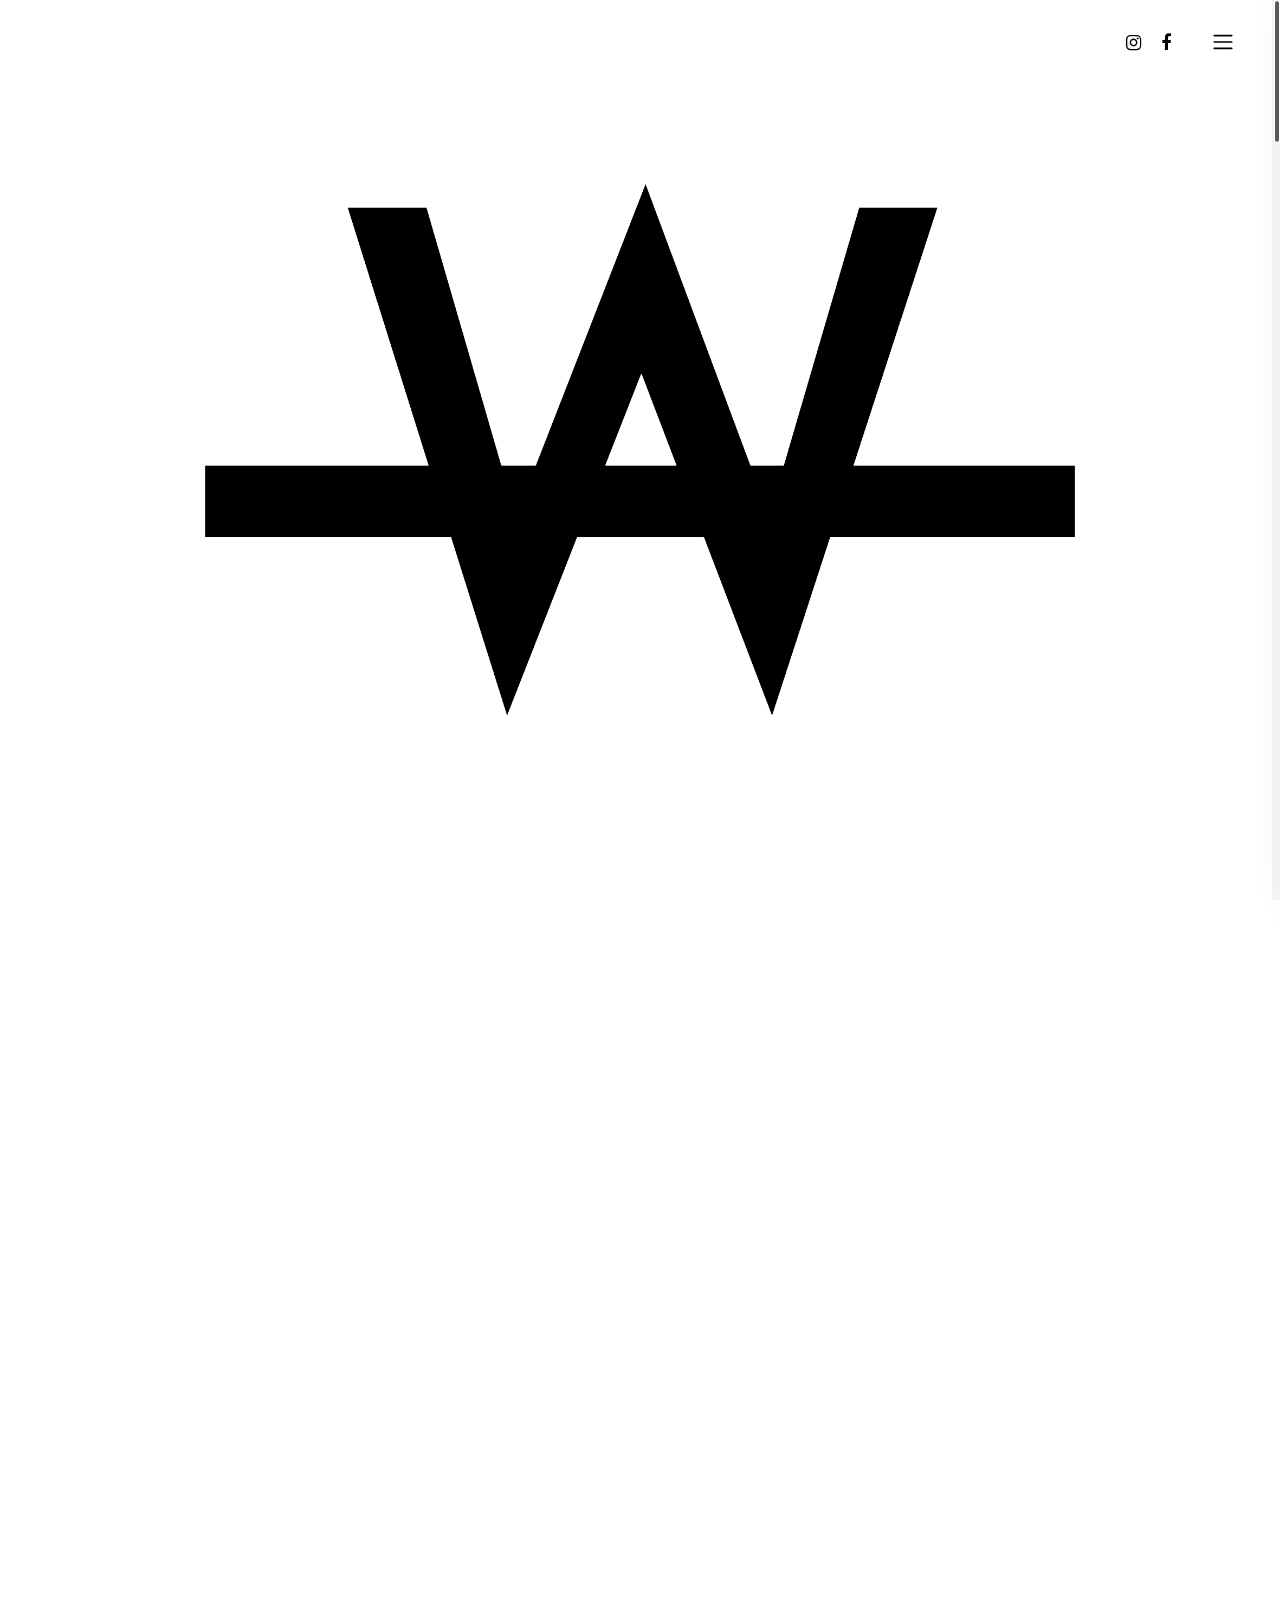
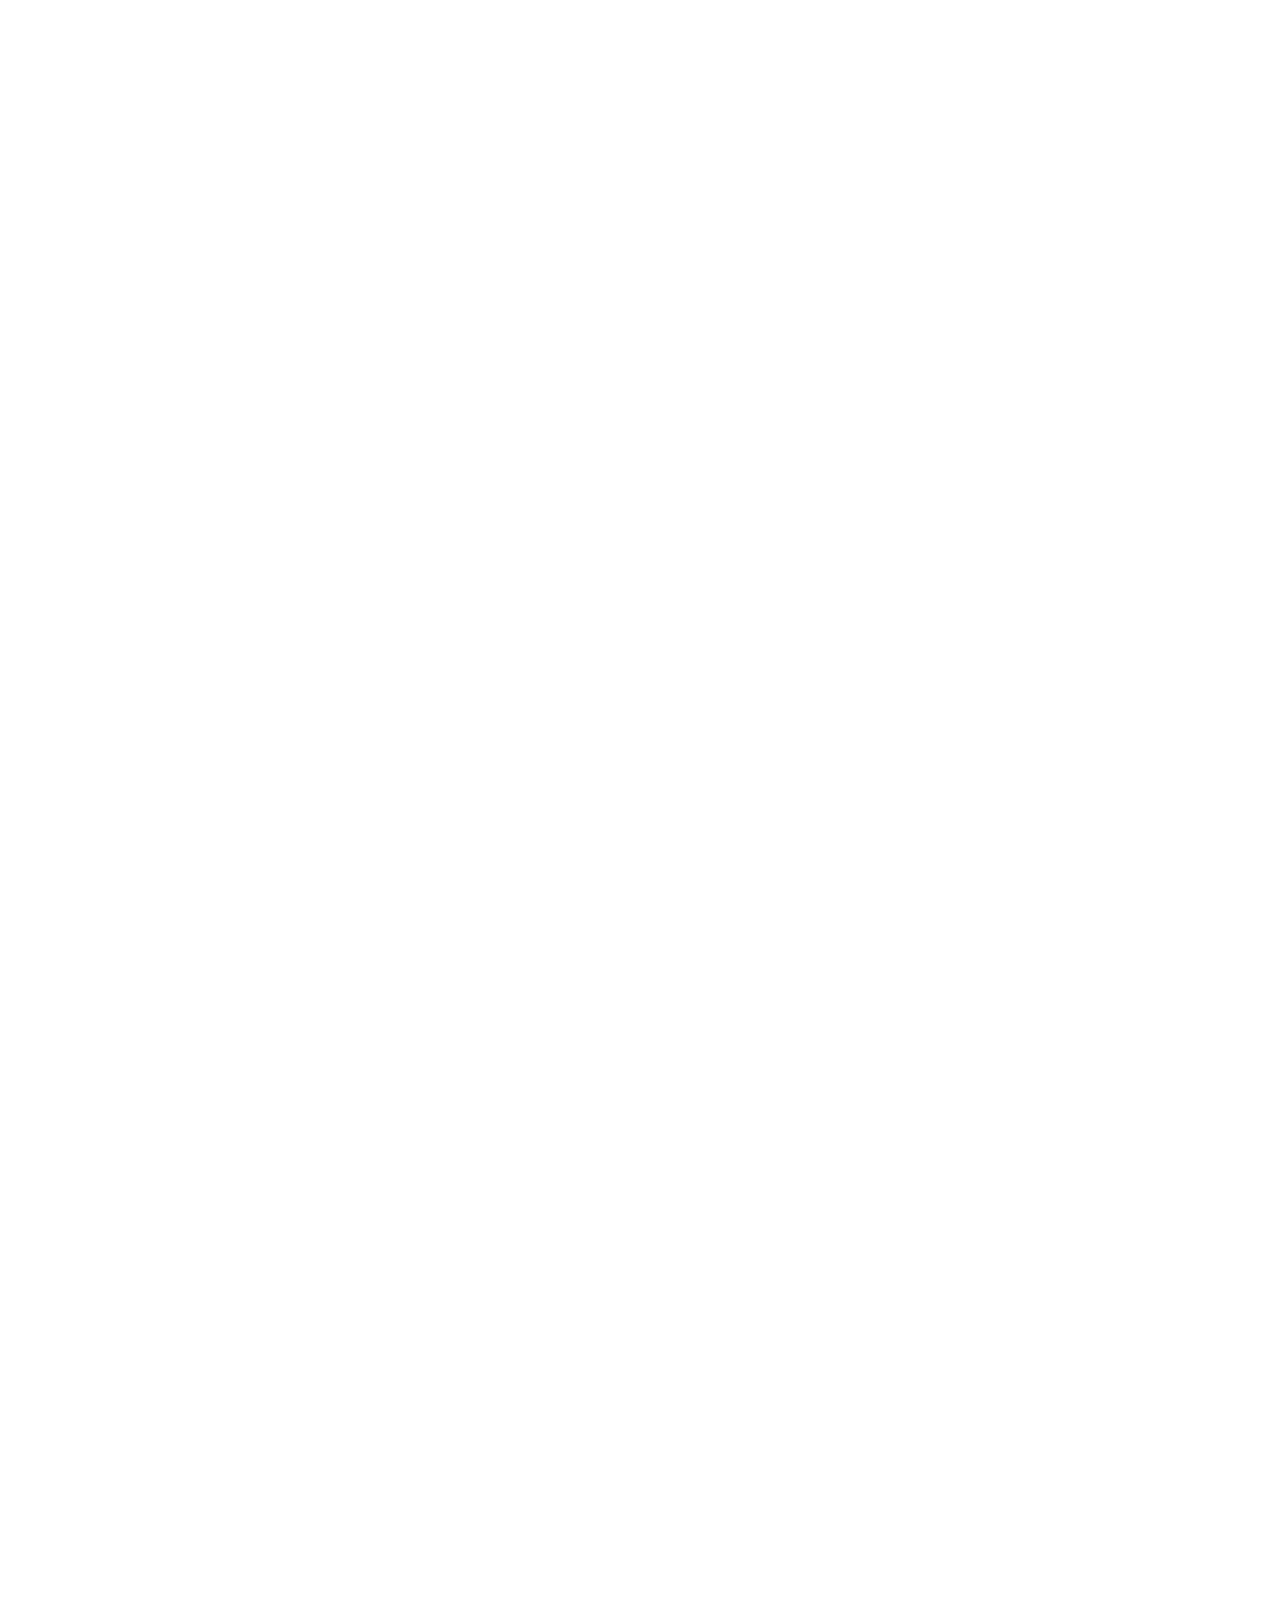
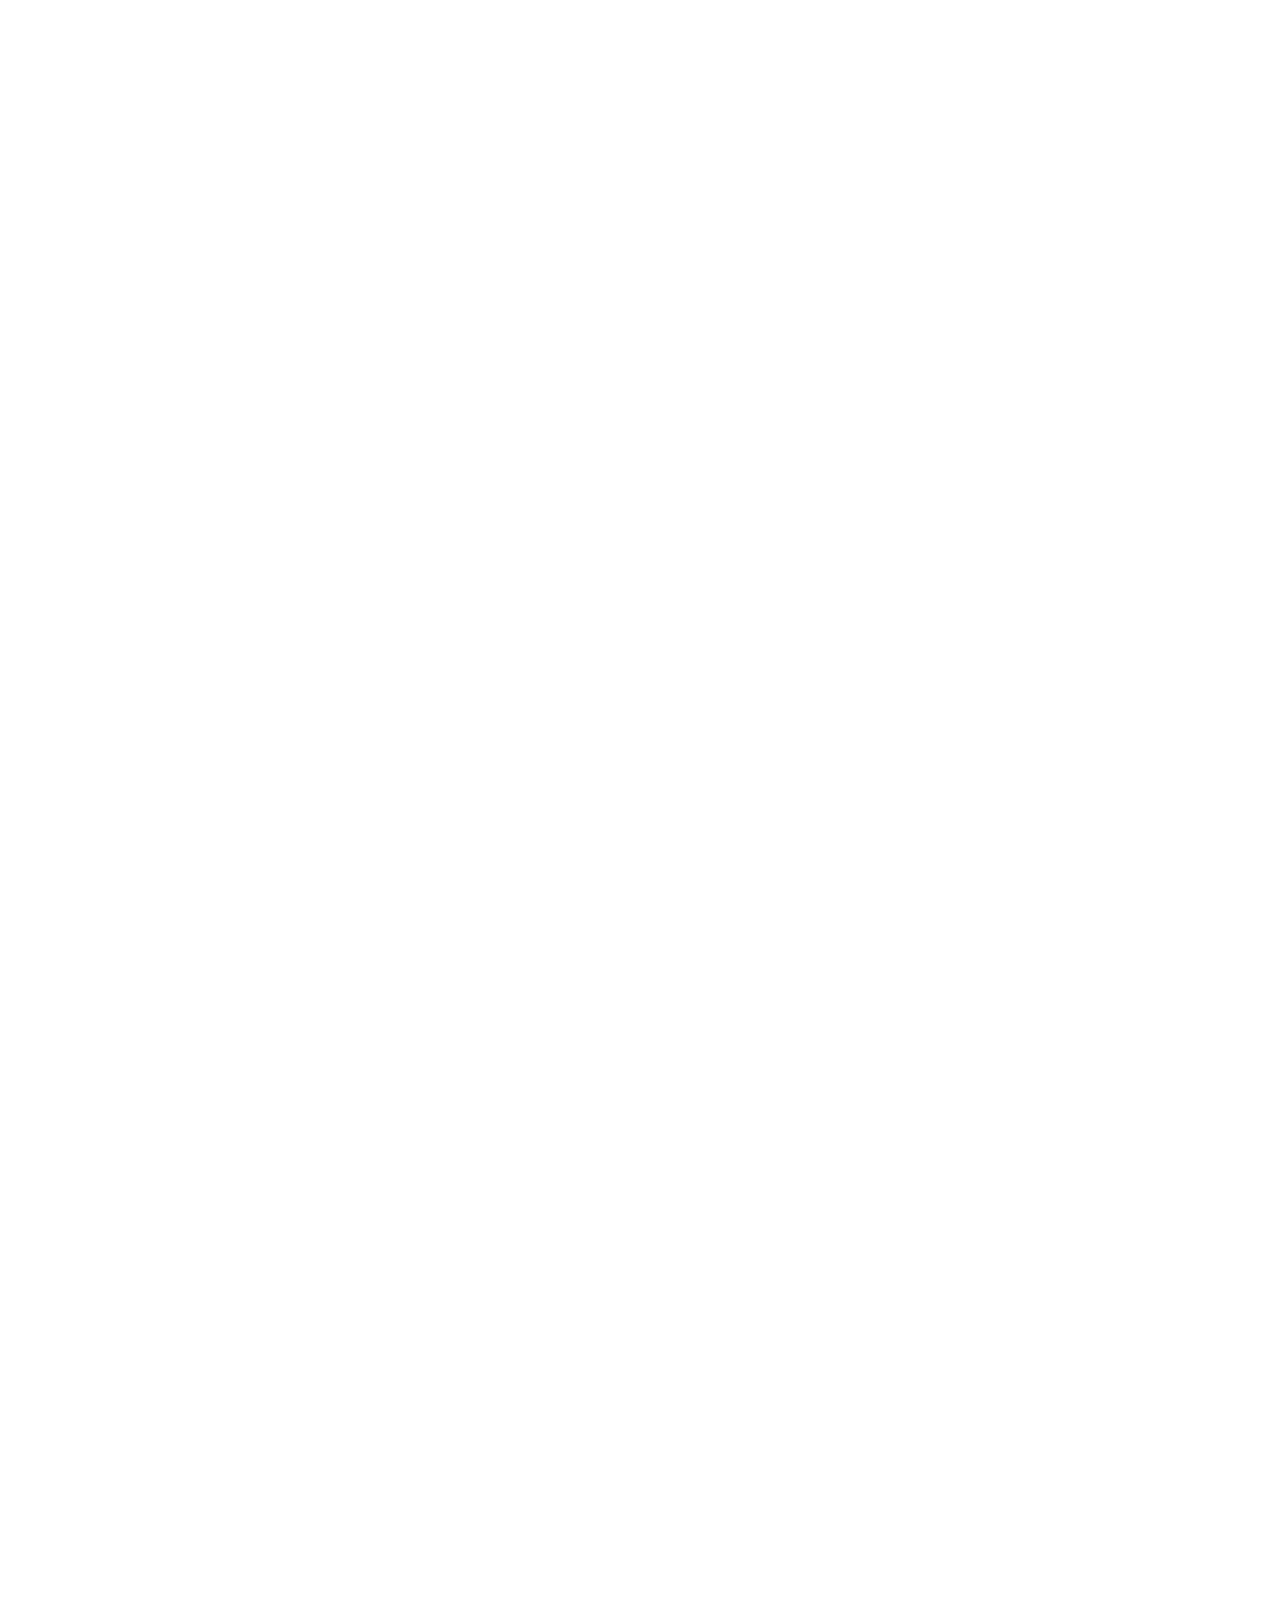
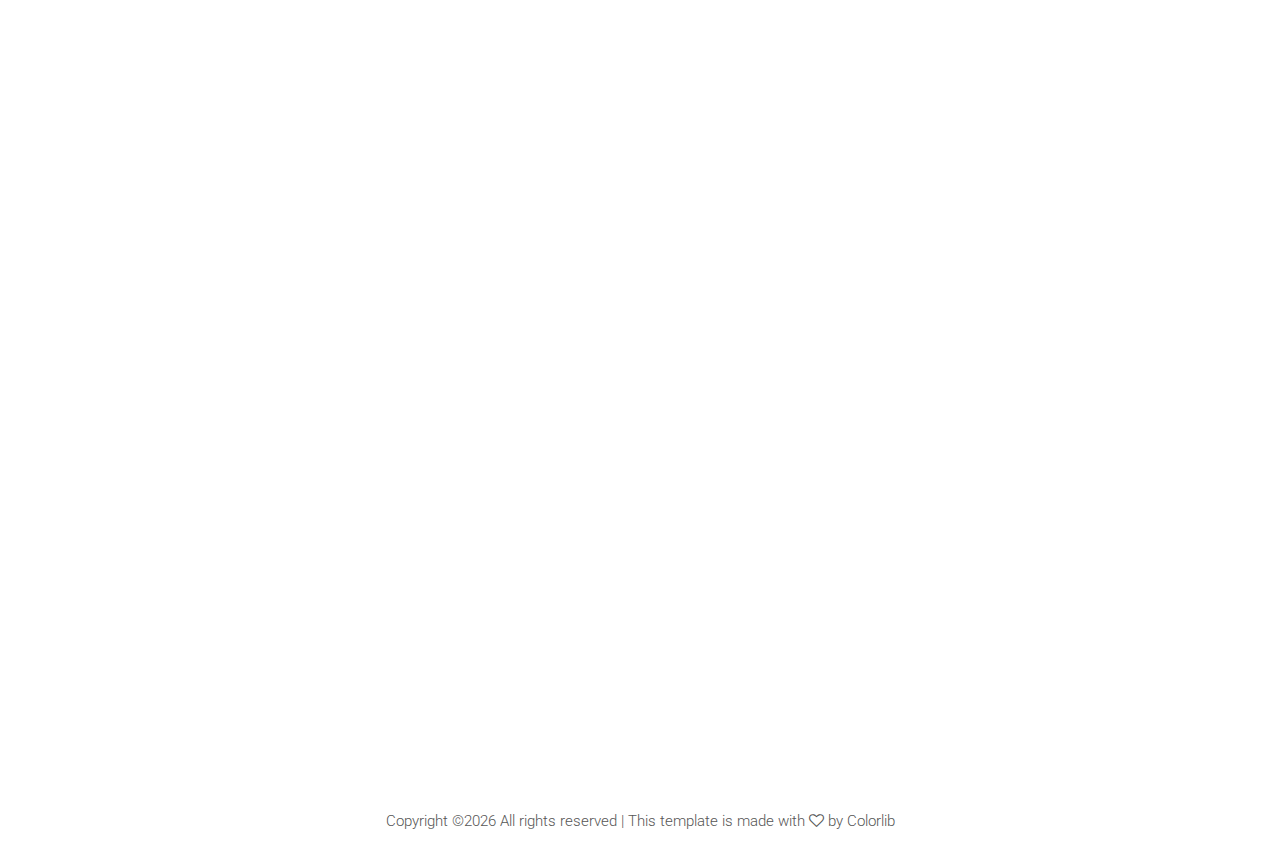
==== sonar/index.html @ 7233f405 "Commit before portfolio changes." ====
<!DOCTYPE html>
<html lang="en">

<head>
    <meta charset="UTF-8">
    <meta name="description" content="">
    <meta http-equiv="X-UA-Compatible" content="IE=edge">
    <meta name="viewport" content="width=device-width, initial-scale=1, shrink-to-fit=no">
    <!-- The above 4 meta tags *must* come first in the head; any other head content must come *after* these tags -->

    <!-- Title  -->
    <title>Fotografie</title>

    <!-- Favicon  -->
    <link rel="icon" href="img/core-img/favicon.ico">

    <!-- Style CSS -->
    <link rel="stylesheet" href="style.css">

</head>

<body>
    <!-- Preloader Start -->
    <div id="preloader">
        <div class="preload-content">
            <div id="sonar-load"></div>
        </div>
    </div>
    <!-- Preloader End -->

    <!-- Grids -->
    <div class="grids d-flex justify-content-between">
        <div class="grid1"></div>
        <div class="grid2"></div>
        <div class="grid3"></div>
        <div class="grid4"></div>
        <div class="grid5"></div>
        <div class="grid6"></div>
        <div class="grid7"></div>
        <div class="grid8"></div>
        <div class="grid9"></div>
    </div>

    <!-- ***** Main Menu Area Start ***** -->
    <div class="mainMenu d-flex align-items-center justify-content-between">
        <!-- Close Icon -->
        <div class="closeIcon">
            <i class="ti-close" aria-hidden="true"></i>
        </div>
        <!-- Logo Area -->
        <div class="logo-area">
            <a href="index.html">Alena Wenger</a>
        </div>
        <!-- Nav -->
        <div class="sonarNav wow fadeInUp" data-wow-delay="1s">
            <nav>
                <ul>
                    <li class="nav-item active">
                        <a class="nav-link" href="index.html">Home</a>
                    </li>
                    <li class="nav-item">
                        <a class="nav-link" href="blog.html">Blog</a>
                    </li>
                    <li class="nav-item">
                        <a class="nav-link" href="contact.html">Contact</a>
                    </li>
                    <li class="nav-item">
                        <a class="nav-link" href="portfolio.html">Fotografien</a>
                    </li>

                </ul>
            </nav>
        </div>
        <!-- Copwrite Text -->
        <div class="copywrite-text">
            <p><!-- Link back to Colorlib can't be removed. Template is licensed under CC BY 3.0. -->
Copyright &copy;<script>document.write(new Date().getFullYear());</script> All rights reserved | This template is made with <i class="fa fa-heart-o" aria-hidden="true"></i> by <a href="https://colorlib.com" target="_blank">Colorlib</a>
<!-- Link back to Colorlib can't be removed. Template is licensed under CC BY 3.0. -->
</p>
        </div>
    </div>
    <!-- ***** Main Menu Area End ***** -->

    <!-- ***** Header Area Start ***** -->
    <header class="header-area">
        <div class="container-fluid">
            <div class="row">
                <div class="col-12">
                    <div class="menu-area d-flex justify-content-between">
                        <!-- Logo Area  -->
                        <div class="logo-area">
                            <a>Alena Wenger</a>
                        </div>

                        <div class="menu-content-area d-flex align-items-center">
                            <!-- Header Social Area -->
                            <div class="header-social-area d-flex align-items-center">
                                <a id="colorSwitchSocial1" href="#" data-toggle="tooltip" data-placement="bottom" title="Instagram"><i class="fa fa-instagram" aria-hidden="true"></i></a>
                                <a id="colorSwitchSocial2" href="#" data-toggle="tooltip" data-placement="bottom" title="Facebook"><i class="fa fa-facebook" aria-hidden="true"></i></a>
                            </div>
                            <!-- Menu Icon -->
                            <span class="navbar-toggler-icon" id="menuIcon"></span>
                        </div>
                    </div>
                </div>
            </div>
        </div>
    </header>
    <!-- ***** Header Area End ***** -->

    <!-- ***** Hero Area Start ***** -->
    <section class="hero-area">
        <div class="hero-slides">
            <!-- Single Hero Slide -->
            <div class="single-hero-slide bg-img slide-background-overlay">
            </div>
        </div>
    </section>
    <!-- ***** Hero Area End ***** -->

    <!-- ****** Gallery Area Start ****** -->
    <section class="sonar-projects-area-main" id="projects">
        <div class="container-fluid">
            <div class="row sonar-portfolio-main">

                <!-- Single gallery Item -->
                <div class="single_gallery_item_main landscapes studio wow fadeInUpBig" data-wow-delay="100ms">
                    <a class="gallery-img" href="img/portfolio-img/1.jpg"><img src="img/portfolio-img/1.jpg" alt=""></a>
                    <!-- Gallery Content -->
                    <div class="gallery-content-main">
                        <h4>Mountains in the mist</h4>
                        <p>Landscapes</p>
                    </div>
                </div>

                <!-- Single gallery Item -->
                <div class="single_gallery_item_main portraits fashion wow fadeInUpBig" data-wow-delay="300ms">
                    <a class="gallery-img" href="img/portfolio-img/2.jpg"><img src="img/portfolio-img/2.jpg" alt=""></a>
                    <!-- Gallery Content -->
                    <div class="gallery-content-main">
                        <h4>A beautifull encounter</h4>
                        <p>Portrait</p>
                    </div>
                </div>

                <!-- Single gallery Item -->
                <div class="single_gallery_item_main landscapes studio wow fadeInUpBig" data-wow-delay="500ms">
                    <a class="gallery-img" href="img/portfolio-img/3.jpg"><img src="img/portfolio-img/3.jpg" alt=""></a>
                    <!-- Gallery Content -->
                    <div class="gallery-content-main">
                        <h4>Mountains in the mist</h4>
                        <p>Landscapes</p>
                    </div>
                </div>

                <!-- Single gallery Item -->
                <div class="single_gallery_item_main portraits studio wow fadeInUpBig" data-wow-delay="700ms">
                    <a class="gallery-img" href="img/portfolio-img/4.jpg"><img src="img/portfolio-img/4.jpg" alt=""></a>
                    <!-- Gallery Content -->
                    <div class="gallery-content-main">
                        <h4>A beautifull encounter</h4>
                        <p>Portrait</p>
                    </div>
                </div>
            </div>

            <!--<div class="row">-->
                <!--<div class="col-12 text-center">-->
                    <!--<a href="#" class="btn sonar-btn">Load More</a>-->
                <!--</div>-->
            <!--</div>-->
        </div>
    </section>
    <!-- ***** Portfolio Area End ***** -->

    <!-- ***** Services Area Start ***** -->
    <div class="sonar-services-area section-padding-100-50">
        <div class="container">
            <div class="row">
                <!-- Single Services Area -->
                <div class="col-12 col-md-6 col-lg-4">
                    <div class="single-services-area wow fadeInUp" data-wow-delay="300ms">
                        <img src="img/core-img/camera.png" alt="">
                        <h4>Wedding Photograpy</h4>
                        <p>Lorem ipsum dolor sit amet, consectetur adipiscing elit. Praesent vel tortor facilisis, volutpat nulla placerat, tincidunt mi. Nullam vel orci dui.</p>
                    </div>
                </div>
                <!-- Single Services Area -->
                <div class="col-12 col-md-6 col-lg-4">
                    <div class="single-services-area wow fadeInUp" data-wow-delay="600ms">
                        <img src="img/core-img/vector.png" alt="">
                        <h4>Studio Photograpy</h4>
                        <p>Lorem ipsum dolor sit amet, consectetur adipiscing elit. Praesent vel tortor facilisis, volutpat nulla placerat, tincidunt mi. Nullam vel orci dui.</p>
                    </div>
                </div>
                <!-- Single Services Area -->
                <div class="col-12 col-md-6 col-lg-4">
                    <div class="single-services-area wow fadeInUp" data-wow-delay="900ms">
                        <img src="img/core-img/pantone.png" alt="">
                        <h4>Fashion Photograpy</h4>
                        <p>Lorem ipsum dolor sit amet, consectetur adipiscing elit. Praesent vel tortor facilisis, volutpat nulla placerat, tincidunt mi. Nullam vel orci dui.</p>
                    </div>
                </div>
                <!-- Single Services Area -->
                <div class="col-12 col-md-6 col-lg-4">
                    <div class="single-services-area wow fadeInUp" data-wow-delay="300ms">
                        <img src="img/core-img/video-player.png" alt="">
                        <h4>Profesional Videos</h4>
                        <p>Lorem ipsum dolor sit amet, consectetur adipiscing elit. Praesent vel tortor facilisis, volutpat nulla placerat, tincidunt mi. Nullam vel orci dui.</p>
                    </div>
                </div>
                <!-- Single Services Area -->
                <div class="col-12 col-md-6 col-lg-4">
                    <div class="single-services-area wow fadeInUp" data-wow-delay="600ms">
                        <img src="img/core-img/browsing.png" alt="">
                        <h4>Landscapes</h4>
                        <p>Lorem ipsum dolor sit amet, consectetur adipiscing elit. Praesent vel tortor facilisis, volutpat nulla placerat, tincidunt mi. Nullam vel orci dui.</p>
                    </div>
                </div>
                <!-- Single Services Area -->
                <div class="col-12 col-md-6 col-lg-4">
                    <div class="single-services-area wow fadeInUp" data-wow-delay="900ms">
                        <img src="img/core-img/develop.png" alt="">
                        <h4>Photo Journalism</h4>
                        <p>Lorem ipsum dolor sit amet, consectetur adipiscing elit. Praesent vel tortor facilisis, volutpat nulla placerat, tincidunt mi. Nullam vel orci dui.</p>
                    </div>
                </div>
            </div>
        </div>
    </div>
    <!-- ***** Services Area End ***** -->

    <!-- ***** Call to Action Area Start ***** -->
    <div class="sonar-call-to-action-area section-padding-0-100">
        <div class="backEnd-content">
            <h2></h2>
        </div>
        <div class="container">
            <div class="row">
                <div class="col-12">
                    <div class="call-to-action-content wow fadeInUp" data-wow-delay="0.5s">
                        <h2>Wort1 Wort2 Wort3 Wort4 Wort5 Wort6 Wort7 Wort8</h2>
                        <h5>Nimm Kontakt uf ò.ó</h5>
                        <a href="contact.html" class="btn sonar-btn mt-100">contact me</a>
                    </div>
                </div>
            </div>
        </div>
    </div>
    <!-- ***** Call to Action Area End ***** -->

    <!-- ***** Footer Area Start ***** -->
    <footer class="footer-area">
        <div class="container">
            <div class="row">
                <div class="col-12">
                    <!-- Copywrite Text -->
                    <div class="copywrite-text">
                        <p><!-- Link back to Colorlib can't be removed. Template is licensed under CC BY 3.0. -->
Copyright &copy;<script>document.write(new Date().getFullYear());</script> All rights reserved | This template is made with <i class="fa fa-heart-o" aria-hidden="true"></i> by <a href="https://colorlib.com" target="_blank">Colorlib</a>
<!-- Link back to Colorlib can't be removed. Template is licensed under CC BY 3.0. -->
</p>
                    </div>
                </div>
            </div>
        </div>
    </footer>
    <!-- ***** Footer Area End ***** -->

    <!-- jQuery (Necessary for All JavaScript Plugins) -->
    <script src="js/jquery/jquery-2.2.4.min.js"></script>
    <!-- Popper js -->
    <script src="js/popper.min.js"></script>
    <!-- Bootstrap js -->
    <script src="js/bootstrap.min.js"></script>
    <!-- Plugins js -->
    <script src="js/plugins.js"></script>
    <!-- Active js -->
    <script src="js/active.js"></script>

</body>

</html>
---- sonar/style.css ----
/* [ -- Master Stylesheet -- ] */
/* ----------------------------------------------------------
:: Template Name: Sonar - Photography Template
:: Author: Colorlib
:: Author URL: https://colorlib.com
:: Version: 1.0
:: Created: March 09, 2018
:: Last Updated: March 09, 2018
---------------------------------------------------------- */
/* Variables */
/* mixin */
/* :: Import Fonts */
@import url("https://fonts.googleapis.com/css?family=Roboto:100,300,400,500,700");
/* :: Import All CSS */
@import url(css/bootstrap.min.css);
@import url(css/animate.css);
@import url(css/owl.carousel.css);
@import url(css/magnific-popup.css);
@import url(css/font-awesome.min.css);
@import url(css/themify-icons.css);
/* :: Base CSS */
* {
  margin: 0;
  padding: 0; }

body {
  margin: 0;
  padding: 0;
  font-family: "Roboto", sans-serif; }

h1,
h2,
h3,
h4,
h5,
h6 {
  color: #2f2f2f;
  font-weight: 300; }

p {
  color: #565656;
  font-size: 15px;
  line-height: 2;
  font-weight: 100; }

a {
  -webkit-transition-duration: 500ms;
  transition-duration: 500ms;
  text-decoration: none;
  outline: none;
  font-size: 14px;
  font-weight: 700; }
  a:hover, a:focus {
    -webkit-transition-duration: 500ms;
    transition-duration: 500ms;
    text-decoration: none;
    outline: none;
    font-size: 12px;
    font-weight: 400; }

#preloader {
  display: -webkit-box;
  display: -ms-flexbox;
  display: flex;
  -webkit-box-align: center;
  -ms-flex-align: center;
  -ms-grid-row-align: center;
  align-items: center;
  -webkit-box-pack: center;
  -ms-flex-pack: center;
  justify-content: center;
  background-color: #232323;
  position: fixed;
  width: 100%;
  height: 100%;
  z-index: 1000000; }

#sonar-load {
  width: 70px;
  height: 70px;
  border-radius: 50%;
  border: 3px;
  border-style: solid;
  border-color: transparent;
  border-top-color: #f8f5f5;
  -webkit-animation: sonar 2400ms linear infinite;
  animation: sonar 2400ms linear infinite;
  z-index: 999; }
  #sonar-load:before {
    content: "";
    position: absolute;
    top: 7.5px;
    left: 7.5px;
    right: 7.5px;
    bottom: 7.5px;
    border-radius: 50%;
    border: 3px;
    border-style: solid;
    border-color: transparent;
    border-top-color: #f8f5f5;
    -webkit-animation: sonar 2700ms linear infinite;
    animation: sonar 2700ms linear infinite; }
  #sonar-load:after {
    content: "";
    position: absolute;
    top: 20px;
    left: 20px;
    right: 20px;
    bottom: 20px;
    border-radius: 50%;
    border: 3px;
    border-style: solid;
    border-color: transparent;
    border-top-color: #f8f5f5;
    -webkit-animation: sonar 1800ms linear infinite;
    animation: sonar 1800ms linear infinite; }

@-webkit-keyframes sonar {
  0% {
    -webkit-transform: rotate(0deg);
    transform: rotate(0deg); }
  100% {
    -webkit-transform: rotate(360deg);
    transform: rotate(360deg); } }
@keyframes sonar {
  0% {
    -webkit-transform: rotate(0deg);
    transform: rotate(0deg); }
  100% {
    -webkit-transform: rotate(360deg);
    transform: rotate(360deg); } }
ul,
ol {
  margin: 0; }
  ul li,
  ol li {
    list-style: none; }

img {
  height: auto;
  max-width: 100%; }

.sonar-table {
  display: table;
  z-index: 9;
  position: absolute;
  width: 100%;
  height: 100%;
  margin: 0; }

.sonar-table-cell {
  display: table-cell;
  vertical-align: middle; }

.mt-15 {
  margin-top: 15px; }

.mt-30 {
  margin-top: 30px; }

.mt-50 {
  margin-top: 50px; }

.mt-70 {
  margin-top: 70px; }

.mt-100 {
  margin-top: 100px; }

.mb-15 {
  margin-bottom: 15px; }

.mb-30 {
  margin-bottom: 30px; }

.mb-50 {
  margin-bottom: 50px; }

.ml-15 {
  margin-left: 15px; }

.ml-30 {
  margin-left: 30px; }

.mr-15 {
  margin-right: 15px; }

.mr-30 {
  margin-right: 30px; }

.mb-70 {
  margin-bottom: 70px; }

.mb-100 {
  margin-bottom: 100px; }

.mt-230 {
  margin-top: 230px; }
  @media only screen and (max-width: 767px) {
    .mt-230 {
      margin-top: 100px; } }

.bg-img {
  background-image: url("img/bg-img/AlenaWenger_Icon_POS_bitmap.png");
  background-position: center center;
  background-size: cover;
  background-repeat: no-repeat;}

.bg-transparent {
  background-color: transparent; }

.font-bold {
  font-weight: 700; }

.font-light {
  font-weight: 300; }

.height-500 {
  height: 500px !important; }

.height-600 {
  height: 600px !important; }

.height-700 {
  height: 700px !important; }

.height-800 {
  height: 800px !important; }

.mfp-bg {
  background: rgb(0, 0, 0);
}

.mfp-wrap {
  z-index: 100000; }

.mfp-image-holder .mfp-close,
.mfp-iframe-holder .mfp-close {
  color: #ffffff;
  right: -30px;
  padding-right: 0;
  width: 30px;
  height: 30px;
  line-height: 25px;
  text-align: center;
  border: 2px solid #ffffff;
  border-radius: 50%;
  top: 10px; }

#scrollUp {
  background-color: #232323;
  border-radius: 50%;
  bottom: 60px;
  right: 60px;
  box-shadow: 0 2px 6px 0 rgba(0, 0, 0, 0.3);
  color: #ffffff;
  font-size: 30px;
  height: 70px;
  text-align: center;
  width: 70px;
  line-height: 66px;
  -webkit-transition-duration: 500ms;
  transition-duration: 500ms; }
  #scrollUp:hover {
    background-color: #192a56; }
  @media only screen and (min-width: 768px) and (max-width: 991px) {
    #scrollUp {
      bottom: 30px;
      right: 30px;
      height: 50px;
      width: 50px;
      line-height: 46px; } }
  @media only screen and (max-width: 767px) {
    #scrollUp {
      bottom: 30px;
      right: 30px;
      height: 50px;
      width: 50px;
      line-height: 46px; } }

.section-padding-100 {
  padding: 100px 0; }

.section-padding-50 {
  padding: 50px 0; }

.section-padding-50-0 {
  padding: 50px 0 0 0; }

.section-padding-100-70 {
  padding: 100px 0 70px; }

.section-padding-100-50 {
  padding: 100px 0 50px; }

.section-padding-100-0 {
  padding: 100px 0 0; }

.section-padding-0-100 {
  padding: 0 0 100px; }

.section-padding-100-20 {
  padding: 100px 0 20px 0; }

.bg-gray {
  background-color: #f8f5f5; }

.nicescroll-rails {
  z-index: 999999 !important; }

.section-heading {
  text-align: center;
  margin-bottom: 80px;
  position: relative;
  z-index: 1; }
  .section-heading .line {
    width: 100px;
    height: 1px;
    background-color: #232323;
    margin-bottom: 30px;
    display: block; }
  .section-heading h2 {
    font-size: 48px;
    margin-bottom: 0;
    font-weight: 100;
    line-height: 1.5; }
    .section-heading h2 span {
      font-weight: 400; }
    @media only screen and (min-width: 768px) and (max-width: 991px) {
      .section-heading h2 {
        font-size: 36px; } }
    @media only screen and (max-width: 767px) {
      .section-heading h2 {
        font-size: 30px; } }

.sonar-btn {
  position: relative;
  z-index: 1;
  min-width: 180px;
  height: 66px;
  border: 1px solid;
  border-color: #2f2f2f;
  text-transform: uppercase;
  color: #2f2f2f;
  font-size: 12px;
  letter-spacing: 1px;
  border-radius: 0;
  line-height: 64px;
  padding: 0;
  background-color: #ffffff; }
  .sonar-btn:hover, .sonar-btn:focus {
    background-color: #2f2f2f;
    font-size: 12px;
    color: #ffffff; }
  .sonar-btn.white-btn {
    border-color: #ffffff;
    color: #ffffff;
    background-color: transparent; }
    .sonar-btn.white-btn:hover, .sonar-btn.white-btn:focus {
      background-color: #ffffff;
      color: #2f2f2f; }
  .sonar-btn.btn-2 {
    background-color: #2f2f2f;
    font-size: 12px;
    color: #ffffff; }
  .sonar-btn.btn-3 {
    background-color: #232323;
    color: #ffffff; }
    .sonar-btn.btn-3::before {
      position: absolute;
      width: 100%;
      height: 100%;
      background-color: transparent;
      border: 1px solid;
      border-color: #232323;
      right: -6px;
      bottom: -6px;
      content: '';
      z-index: -100; }
    .sonar-btn.btn-3:hover, .sonar-btn.btn-3:focus {
      background-color: #232323;
      color: #ffffff; }

.bg-overlay {
  position: relative;
  z-index: 1; }
  .bg-overlay::after {
    position: absolute;
    z-index: -1;
    top: 0;
    left: 0;
    width: 100%;
    height: 100%;
    background-color: #2f2f2f;
    opacity: 0.85;
    content: ''; }

.bg-overlay-black {
  position: relative;
  z-index: 1; }
  .bg-overlay-black::after {
    position: absolute;
    z-index: 1;
    top: 0;
    left: 0;
    width: 100%;
    height: 100%;
    background-color: #000;
    opacity: 0.85;
    content: ''; }

.bg-overlay-white {
  position: relative;
  z-index: 1; }
  .bg-overlay-white::after {
    position: absolute;
    z-index: -2;
    top: 0;
    left: 0;
    width: 100%;
    height: 100%;
    background-color: rgba(230, 241, 255, 0.5);
    content: ''; }

.slide-background-overlay {
  position: relative;
  z-index: 1;
  bottom: 0;
  left: 0;
  width: 100%;
  height: 60%; }
  .slide-background-overlay::after {
    content: '';
    position: absolute;
    height: 60%;
    width: 100%;
    z-index: -1;
    bottom: 0;
    left: 0;
    /*background: rgba(0, 0, 0, 0.9);*/
    /*background: -webkit-linear-gradient(bottom, rgba(0, 0, 0, 0.9) 0%, rgba(0, 0, 0, 0.1) 90%, rgba(0, 0, 0, 0) 100%);*/
    /*background: linear-gradient(to top, rgba(0, 0, 0, 0.9) 0%, rgba(0, 0, 0, 0.1) 90%, rgba(0, 0, 0, 0) 100%);*/
  }

/*.grids {*/
  /*position: fixed;*/
  /*width: 100%;*/
  /*height: 100%;*/
  /*z-index: -1; }*/
  /*.grids div {*/
    /*width: 1px;*/
    /*height: 100%;*/
    /*background-color: #e0e3e4; }*/
    /*.grids div:nth-child(5) {*/
      /*background-color: #e0e3e4; }*/
    /*.grids div:first-child, .grids div:last-child {*/
      /*background-color: transparent; }*/

/* :: Header Area CSS */
.header-area {
  position: fixed;
  z-index: 995;
  top: 0;
  left: 0;
  width: 100%;
  height: auto;
  -webkit-transition-duration: 500ms;
  transition-duration: 500ms;
  background-color: transparent;
  padding: 15px 30px; }
  .header-area .logo-area a {
    color: #FFFFFF;
    font-size: 36px;
    font-weight: 100;
    pointer-events: none;}
    .logo-area.sticky a {
      color: #FFFFFF;
    }
    @media only screen and (max-width: 767px) {
      .header-area .logo-area a {
        font-size: 24px; } }
  .header-area .menu-content-area .header-social-area {
    margin-right: 30px; }
    .header-area .menu-content-area .header-social-area a {
      font-size: 18px;
      padding: 0 10px;
      color: #000000; }
      @media only screen and (max-width: 767px) {
        .header-area .menu-content-area .header-social-area a {
          padding: 0 5px;
          font-size: 14px; } }
    @media only screen and (max-width: 767px) {
      .header-area .menu-content-area .header-social-area {
        margin-right: 15px; } }
  .header-area.sticky {
    background-color: #232323;}
  @media only screen and (max-width: 767px) {
    .header-area {
      padding: 10px 0; } }

.navbar-toggler-icon {
  background-image: url("data:image/svg+xml;charset=utf8,%3Csvg viewBox='0 0 30 30' xmlns='http://www.w3.org/2000/svg'%3E%3Cpath stroke='rgba(1, 1, 1, 1)' stroke-width='2' stroke-linecap='round' stroke-miterlimit='10' d='M4 7h22M4 15h22M4 23h22'/%3E%3C/svg%3E");
  cursor: pointer; }
  .navbar-toggler-icon.sticky {
    background-image: url("data:image/svg+xml;charset=utf8,%3Csvg viewBox='0 0 30 30' xmlns='http://www.w3.org/2000/svg'%3E%3Cpath stroke='rgba(254, 254, 254, 1)' stroke-width='2' stroke-linecap='round' stroke-miterlimit='10' d='M4 7h22M4 15h22M4 23h22'/%3E%3C/svg%3E");
  }

.mainMenu {
  position: fixed;
  width: 480px;
  height: 100%;
  top: 0;
  right: -500px;
  background-color: #232323;
  z-index: 99999;
  text-align: center;
  -webkit-box-orient: vertical;
  -webkit-box-direction: normal;
  -ms-flex-direction: column;
  flex-direction: column;
  padding: 50px 15px;
  -webkit-transition-duration: 800ms;
  transition-duration: 800ms;
  box-shadow: 0 0 40px rgba(0, 0, 0, 0.2); }
  .mainMenu .closeIcon {
    position: absolute;
    right: 50px;
    top: 50px;
    z-index: 9;
    color: #ffffff;
    font-size: 20px;
    cursor: pointer;
    -webkit-transition-duration: 750ms;
    transition-duration: 750ms; }
    .mainMenu .closeIcon:hover {
      -webkit-transform: rotate(180deg);
      transform: rotate(180deg); }
    @media only screen and (max-width: 767px) {
      .mainMenu .closeIcon {
        right: 30px;
        top: 30px; } }
  .mainMenu .logo-area a {
    color: #ffffff;
    font-size: 30px;
    display: block;
    font-weight: 100; }
    @media only screen and (max-width: 767px) {
      .mainMenu .logo-area a {
        font-size: 24px; } }
  .mainMenu .copywrite-text p {
    margin-bottom: 0;
    color: #ffffff; }
    @media only screen and (max-width: 767px) {
      .mainMenu .copywrite-text p {
        font-size: 14px; } }
  .mainMenu .copywrite-text a {
    font-weight: 100;
    color: #ffffff; }
    .mainMenu .copywrite-text a:hover, .mainMenu .copywrite-text a:focus {
      font-size: 14px; }
  .mainMenu .nav-link {
    color: #ffffff;
    font-size: 18px;
    position: relative;
    z-index: 1;
    font-weight: 300;
    padding: 12px 15px; }
    @media only screen and (max-width: 767px) {
      .mainMenu .nav-link {
        font-size: 14px;
        padding: 10px; } }
    .mainMenu .nav-link::after {
      content: '';
      bottom: 0;
      width: 30px;
      height: 1px;
      background-color: rgba(255, 255, 255, 0.5);
      left: 50%;
      -webkit-transform: translateX(-50%);
      transform: translateX(-50%);
      position: absolute;
      z-index: 5;
      -webkit-transition-duration: 500ms;
      transition-duration: 500ms; }
    .mainMenu .nav-link:hover::after, .mainMenu .nav-link:focus::after {
      width: 70px;
      background-color: white; }
  @media only screen and (min-width: 992px) and (max-width: 1199px) {
    .mainMenu {
      padding: 30px 15px; } }
  @media only screen and (min-width: 768px) and (max-width: 991px) {
    .mainMenu {
      padding: 30px 15px; } }
  @media only screen and (max-width: 767px) {
    .mainMenu {
      padding: 15px;
      width: 300px; } }

/* :: Menu Open CSS */
.menu-open .mainMenu {
  right: 0; }

/* :: Hero Slides Area CSS */
.hero-slides .single-hero-slide {
  height: 100vh;
  width: 100%;
  position: relative;
  z-index: 1;
  -webkit-transition-duration: 800ms;
  transition-duration: 800ms;
  overflow: visible;
  /*cursor: pointer; */  }
  .hero-slides .single-hero-slide .hero-slides-content {
    position: relative;
    z-index: 1;
    -webkit-transform: translateY(75%);
    transform: translateY(75%);
    -webkit-transition-duration: 800ms;
    transition-duration: 800ms;
    bottom: 0; }
    .hero-slides .single-hero-slide .hero-slides-content .line {
      width: 100px;
      height: 1px;
      background-color: #ffffff;
      margin-bottom: 30px;
      display: block; }
    .hero-slides .single-hero-slide .hero-slides-content h2 {
      color: #ffffff;
      font-weight: 100; }
    .hero-slides .single-hero-slide .hero-slides-content p {
      color: #ffffff;
      margin-bottom: 0;
      -webkit-transition-duration: 500ms;
      transition-duration: 500ms;
      margin-top: 140px; }
  .hero-slides .single-hero-slide:hover .hero-slides-content {
    -webkit-transform: translateY(0%);
    transform: translateY(0%); }
  .hero-slides .single-hero-slide:hover p {
    margin-top: 40px; }
  @media only screen and (min-width: 992px) and (max-width: 1199px) {
    .hero-slides .single-hero-slide {
      height: 800px; } }
  @media only screen and (min-width: 768px) and (max-width: 991px) {
    .hero-slides .single-hero-slide {
      height: 700px; } }
  @media only screen and (max-width: 767px) {
    .hero-slides .single-hero-slide {
      height: 550px; } }


/* :: Portfolio Area CSS */
.portfolio-area {
  overflow-x: hidden; }
  .portfolio-area .portfolio-title h2 {
    padding-bottom: 8%;
    font-size: 56px;
    text-align: center;
    font-weight: 100; }
    .portfolio-area .portfolio-title h2 span {
      font-weight: 400; }
    @media only screen and (min-width: 768px) and (max-width: 991px) {
      .portfolio-area .portfolio-title h2 {
        font-size: 36px; } }
    @media only screen and (max-width: 767px) {
      .portfolio-area .portfolio-title h2 {
        font-size: 30px; } }

.single-portfolio-item {
  position: relative;
  z-index: 1; }
  .single-portfolio-item .backend-content .dots {
    position: absolute;
    z-index: -1;
    top: -100px;
    left: -150px; }
  .single-portfolio-item .backend-content h2 {
    position: absolute;
    font-size: 230px;
    color: rgba(15, 15, 15, 0.2);
    z-index: -10;
    top: -170px;
    right: 40%; }
    @media only screen and (min-width: 992px) and (max-width: 1199px) {
      .single-portfolio-item .backend-content h2 {
        font-size: 170px;
        top: -120px; } }
    @media only screen and (min-width: 768px) and (max-width: 991px) {
      .single-portfolio-item .backend-content h2 {
        font-size: 80px;
        top: -50px; } }
    @media only screen and (max-width: 767px) {
      .single-portfolio-item .backend-content h2 {
        font-size: 80px;
        top: -50px; } }
  .single-portfolio-item .portfolio-meta {
    padding-top: 30px; }
    .single-portfolio-item .portfolio-meta p {
      font-weight: 500;
      font-size: 14px;
      margin-bottom: 5px; }
    .single-portfolio-item .portfolio-meta h2 {
      font-size: 30px; }
      @media only screen and (max-width: 767px) {
        .single-portfolio-item .portfolio-meta h2 {
          font-size: 24px; } }
  .single-portfolio-item.portfolio-item-2 .backend-content .dots {
    position: absolute;
    z-index: -1;
    top: 0;
    left: auto;
    right: -150px; }
  .single-portfolio-item.portfolio-item-3 .backend-content .dots {
    top: 0;
    left: -200px;
    right: auto;
    -webkit-transform: rotate(90deg);
    transform: rotate(90deg); }
  .single-portfolio-item.portfolio-item-3 .backend-content h2 {
    top: -180px;
    left: 30%;
    right: auto; }
    @media only screen and (min-width: 992px) and (max-width: 1199px) {
      .single-portfolio-item.portfolio-item-3 .backend-content h2 {
        top: -130px; } }
    @media only screen and (min-width: 768px) and (max-width: 991px) {
      .single-portfolio-item.portfolio-item-3 .backend-content h2 {
        top: -90px;
        font-size: 100px; } }
    @media only screen and (max-width: 767px) {
      .single-portfolio-item.portfolio-item-3 .backend-content h2 {
        top: -70px; } }
  @media only screen and (max-width: 767px) {
    .single-portfolio-item.portfolio-item-3 {
      margin-bottom: 100px; } }
  .single-portfolio-item.portfolio-item-4 {
    top: -220px; }
    .single-portfolio-item.portfolio-item-4 .backend-content .dots {
      top: auto;
      bottom: -130px;
      left: 70%;
      right: auto;
      -webkit-transform: rotate(90deg);
      transform: rotate(90deg); }
    @media only screen and (max-width: 767px) {
      .single-portfolio-item.portfolio-item-4 {
        top: 0;
        margin-bottom: 100px; } }
  .single-portfolio-item.portfolio-item-5 {
    top: -450px;
    height: 0; }
    @media only screen and (max-width: 767px) {
      .single-portfolio-item.portfolio-item-5 {
        top: 0;
        height: auto;
        margin-bottom: 100px; } }
    @media only screen and (min-width: 768px) and (max-width: 991px) {
      .single-portfolio-item.portfolio-item-5 {
        top: -230px; } }
  .single-portfolio-item.portfolio-item-6 {
    top: 0;
    height: 0; }
    @media only screen and (max-width: 767px) {
      .single-portfolio-item.portfolio-item-6 {
        height: auto;
        margin-bottom: 100px; } }
  .single-portfolio-item.portfolio-item-7 {
    margin-top: 50px; }
    .single-portfolio-item.portfolio-item-7 .backend-content .dots {
      position: absolute;
      z-index: -1;
      top: auto;
      bottom: 0;
      left: auto;
      right: -150px; }
    .single-portfolio-item.portfolio-item-7 .backend-content h2 {
      top: -180px;
      left: 30%;
      right: auto; }
      @media only screen and (min-width: 992px) and (max-width: 1199px) {
        .single-portfolio-item.portfolio-item-7 .backend-content h2 {
          top: -100px; } }
      @media only screen and (max-width: 767px) {
        .single-portfolio-item.portfolio-item-7 .backend-content h2 {
          top: -60px; } }

/* :: Call to Action Area CSS */
.call-to-action-content {
  text-align: center; }
  .call-to-action-content h2 {
    font-weight: 100;
    font-size: 72px;
    margin-bottom: 15px; }
    @media only screen and (min-width: 992px) and (max-width: 1199px) {
      .call-to-action-content h2 {
        font-size: 55px; } }
    @media only screen and (min-width: 768px) and (max-width: 991px) {
      .call-to-action-content h2 {
        font-size: 36px; } }
    @media only screen and (max-width: 767px) {
      .call-to-action-content h2 {
        font-size: 30px; } }
  .call-to-action-content h5 {
    font-size: 48px;
    margin-bottom: 0; }
    @media only screen and (min-width: 768px) and (max-width: 991px) {
      .call-to-action-content h5 {
        font-size: 30px; } }
    @media only screen and (max-width: 767px) {
      .call-to-action-content h5 {
        font-size: 24px; } }

.sonar-call-to-action-area {
  position: relative;
  z-index: 1;
  overflow: hidden; }
  .sonar-call-to-action-area .backEnd-content h2 {
    position: absolute;
    font-size: 230px;
    color: rgba(15, 15, 15, 0.2);;
    z-index: -1;
    top: 30px;
    left: 3%; }
    @media only screen and (min-width: 992px) and (max-width: 1199px) {
      .sonar-call-to-action-area .backEnd-content h2 {
        font-size: 170px;
        top: 0; } }
    @media only screen and (min-width: 768px) and (max-width: 991px) {
      .sonar-call-to-action-area .backEnd-content h2 {
        font-size: 150px;
        top: 0; } }
    @media only screen and (max-width: 767px) {
      .sonar-call-to-action-area .backEnd-content h2 {
        font-size: 100px; } }

/* :: Footer CSS */
.footer-area {
  position: relative;
  z-index: 1;
  overflow: hidden; }
  .footer-area .copywrite-text {
    padding: 30px;
    text-align: center; }
    .footer-area .copywrite-text p {
      font-weight: 300;
      margin-bottom: 0; }
    .footer-area .copywrite-text a {
      color: #565656;
      font-weight: 300;
      font-size: 15px; }
      .footer-area .copywrite-text a:hover, .footer-area .copywrite-text a:focus {
        font-size: 15px; }
  .footer-area .backEnd-content .dots {
    position: absolute;
    right: -50px;
    top: 0;
    z-index: -1; }
  .footer-area .backEnd-content h2 {
    position: absolute;
    font-size: 230px;
    color: rgba(15, 15, 15, 0.2);;
    z-index: -1;
    top: -50px;
    left: -50px; }
    @media only screen and (min-width: 992px) and (max-width: 1199px) {
      .footer-area .backEnd-content h2 {
        font-size: 170px; } }
    @media only screen and (min-width: 768px) and (max-width: 991px) {
      .footer-area .backEnd-content h2 {
        font-size: 120px;
        top: 0; } }
    @media only screen and (max-width: 767px) {
      .footer-area .backEnd-content h2 {
        font-size: 80px;
        top: 0;
        left: -30px; } }

/* :: Hero Area CSS */
.hero-area {
  background-color: #232323;
  position: relative;
  z-index: 1;
  overflow: hidden;
  -ms-flex-wrap: wrap;
  flex-wrap: wrap; }
  .hero-area .backEnd-content .dots {
    position: absolute;
    right: -200px;
    top: 50%;
    z-index: -2;
    opacity: 0.1;
    -webkit-transform: translateY(-50%);
    transform: translateY(-50%); }
  .hero-area .hero-thumbnail,
  .hero-area .hero-content {
    -webkit-box-flex: 0;
    -ms-flex: 0 0 50%;
    flex: 0 0 50%;
    min-width: 50%;
    position: relative;
    z-index: 1; }
    @media only screen and (max-width: 767px) {
      .hero-area .hero-thumbnail,
      .hero-area .hero-content {
        -webkit-box-flex: 0;
        -ms-flex: 0 0 100%;
        flex: 0 0 100%;
        min-width: 100%; } }
  .hero-area .hero-content {
    height: 880px;
    padding: 100px 0; }
    .hero-area .hero-content .line {
      width: 100px;
      height: 1px;
      background-color: #ffffff;
      margin-bottom: 30px;
      display: block; }
    .hero-area .hero-content h2 {
      color: #ffffff;
      font-size: 48px;
      margin-bottom: 25px; }
      @media only screen and (min-width: 992px) and (max-width: 1199px) {
        .hero-area .hero-content h2 {
          font-size: 40px; } }
      @media only screen and (min-width: 768px) and (max-width: 991px) {
        .hero-area .hero-content h2 {
          font-size: 30px; } }
      @media only screen and (max-width: 767px) {
        .hero-area .hero-content h2 {
          font-size: 30px; } }
    .hero-area .hero-content p {
      color: #ffffff;
      margin-bottom: 30px; }
    .hero-area .hero-content.aboutUs {
      height: 1100px; }
      @media only screen and (max-width: 767px) {
        .hero-area .hero-content.aboutUs {
          height: auto; } }
    @media only screen and (max-width: 767px) {
      .hero-area .hero-content {
        height: auto; } }
  .hero-area .hero-thumbnail.aboutUs::before {
    position: absolute;
    width: 100%;
    height: 100px;
    bottom: 0;
    left: 0;
    background-color: #ffffff;
    content: '';
    z-index: 1; }
    @media only screen and (max-width: 767px) {
      .hero-area .hero-thumbnail.aboutUs::before {
        display: none; } }
  @media only screen and (max-width: 767px) {
    .hero-area .hero-thumbnail {
      height: 400px; } }

/* :: Service Area CSS */
.single-services-area {
  position: relative;
  z-index: 1;
  margin-bottom: 50px; }
  .single-services-area img {
    margin-bottom: 20px; }
  .single-services-area h4 {
    font-size: 28px;
    margin-bottom: 40px; }
  .single-services-area p {
    margin-bottom: 0; }

/* :: Testimonials Area CSS */
.sonar-testimonials-area {
  position: relative;
  z-index: 1;
  padding: 70px 0;
  margin: 0 50px; }
  .sonar-testimonials-area::before {
    position: absolute;
    width: 20%;
    height: 100%;
    left: 0;
    top: 0;
    background-color: #ffffff;
    content: ''; }
  .sonar-testimonials-area .testimonial-content {
    padding: 100px 80px 100px 200px;
    position: relative;
    z-index: 1;
    left: -15px;
    box-shadow: -10px 10px 40px rgba(0, 0, 0, 0.15); }
    @media only screen and (min-width: 992px) and (max-width: 1199px) {
      .sonar-testimonials-area .testimonial-content {
        padding: 100px 80px 100px 130px; } }
    @media only screen and (max-width: 767px) {
      .sonar-testimonials-area .testimonial-content {
        padding: 50px 15px 50px 15px; } }
  .sonar-testimonials-area .single-tes-slide p {
    margin-bottom: 40px;
    font-style: italic; }
  .sonar-testimonials-area .single-tes-slide h6 {
    margin-bottom: 0;
    font-style: italic; }
  .sonar-testimonials-area .owl-dots {
    position: absolute;
    top: 0;
    left: -100px;
    z-index: 10;
    -webkit-transform: translateY(-50%);
    transform: translateY(-50%); }
    .sonar-testimonials-area .owl-dots .owl-dot {
      width: 8px;
      height: 8px;
      border: 1px solid #6a6a67;
      border-radius: 50%;
      margin: 8px 0;
      display: block; }
      .sonar-testimonials-area .owl-dots .owl-dot.active {
        border-color: #232323;
        background-color: #232323; }
    @media only screen and (min-width: 992px) and (max-width: 1199px) {
      .sonar-testimonials-area .owl-dots {
        top: 20%; } }
    @media only screen and (min-width: 768px) and (max-width: 991px) {
      .sonar-testimonials-area .owl-dots {
        top: 30%; } }
    @media only screen and (max-width: 767px) {
      .sonar-testimonials-area .owl-dots {
        display: none; } }
  @media only screen and (max-width: 767px) {
    .sonar-testimonials-area {
      margin: 0 15px; } }

/* :: Portfolio Area CSS */
.sonar-projects-area {
  position: relative;
  z-index: 1;
  padding: 100px 35px 50px; }
  .sonar-projects-area .single_gallery_item {
    position: relative;
    z-index: 1;
    margin-bottom: 50px; }
    .sonar-projects-area .single_gallery_item .gallery-content {
      padding-top: 30px; }
      .sonar-projects-area .single_gallery_item .gallery-content h4 {
        margin-bottom: 10px; }
        @media only screen and (max-width: 767px) {
          .sonar-projects-area .single_gallery_item .gallery-content h4 {
            font-size: 20px; } }
      .sonar-projects-area .single_gallery_item .gallery-content p {
        margin-bottom: 0; }

.sonar-portfolio-menu {
  position: absolute;
  bottom: 40px;
  right: 0;
  width: 50%;
  z-index: 100; }
  .sonar-portfolio-menu .btn {
    padding: 5px 0;
    border: none;
    border-bottom: 2px solid;
    border-color: transparent;
    background-color: transparent;
    color: #ffffff;
    border-radius: 0;
    margin: 0 20px; }
    .sonar-portfolio-menu .btn.active {
      border-color: #ffffff; }
    .sonar-portfolio-menu .btn:hover, .sonar-portfolio-menu .btn:focus {
      box-shadow: none; }
    @media only screen and (min-width: 992px) and (max-width: 1199px) {
      .sonar-portfolio-menu .btn {
        margin: 0 10px; } }
    @media only screen and (min-width: 768px) and (max-width: 991px) {
      .sonar-portfolio-menu .btn {
        margin: 0 5px;
        font-size: 14px; } }
    @media only screen and (max-width: 767px) {
      .sonar-portfolio-menu .btn {
        margin: 0 5px;
        font-size: 14px; } }
  @media only screen and (max-width: 767px) {
    .sonar-portfolio-menu {
      width: 100%;
      bottom: 20px; } }

/* :: Portfolio Area CSS MainPage */
.sonar-projects-area-main {
  display: block;
  margin-left: auto;
  margin-right: auto;
  width: 75vh;
  position: relative;
  z-index: 1;
  padding: 100px 35px 50px; }
.sonar-projects-area-main .single_gallery_item_main {
  position: relative;
  z-index: 1;
  margin-bottom: 50px; }
.sonar-projects-area-main .single_gallery_item_main .gallery-content-main {
  padding-top: 30px; }
.sonar-projects-area-main .single_gallery_item_main .gallery-content-main h4 {
  margin-bottom: 10px; }
@media only screen and (max-width: 767px) {
  .sonar-projects-area-main .single_gallery_item_main .gallery-content-main h4 {
    font-size: 20px; }
  .sonar-projects-area-main {
    width: auto;
  }}
.sonar-projects-area-main .single_gallery_item_main .gallery-content-main p {
  margin-bottom: 0; }

/* :: Blog Area CSS */
.sonar-blog-area,
.sonar-contact-area {
  position: relative;
  z-index: 1;
  overflow: hidden; }
  .sonar-blog-area .backEnd-content .dots,
  .sonar-contact-area .backEnd-content .dots {
    position: absolute;
    top: -50px;
    right: -200px; }

.single-blog-area {
  position: relative;
  z-index: 1; }
  .single-blog-area .blog-post-thumbnail {
    position: relative;
    z-index: 1; }
    .single-blog-area .blog-post-thumbnail .post-date a {
      position: absolute;
      width: 45px;
      height: auto;
      padding: 15px 10px;
      background-color: #000;
      top: -20px;
      left: 25px;
      font-weight: 100;
      color: #ffffff;
      text-align: center;
      line-height: 2;
      font-size: 15px; }
      .single-blog-area .blog-post-thumbnail .post-date a:hover, .single-blog-area .blog-post-thumbnail .post-date a:focus {
        font-weight: 100;
        font-size: 15px; }
  .single-blog-area .post-content {
    padding-top: 60px; }
    .single-blog-area .post-content .headline {
      font-size: 28px;
      margin-bottom: 5px;
      font-weight: 300;
      color: #2f2f2f; }
      .single-blog-area .post-content .headline:hover, .single-blog-area .post-content .headline:focus {
        font-weight: 300; }
    .single-blog-area .post-content .post-meta {
      margin-bottom: 50px; }
      .single-blog-area .post-content .post-meta a {
        font-size: 12px;
        font-weight: 500;
        color: #2f2f2f; }
        .single-blog-area .post-content .post-meta a:hover, .single-blog-area .post-content .post-meta a:focus {
          font-size: 12px;
          font-weight: 500; }
    .single-blog-area .post-content p {
      margin-bottom: 0; }

.search-widget-area form {
  position: relative;
  z-index: 1; }
  .search-widget-area form input {
    width: 100%;
    height: 42px;
    font-size: 12px;
    font-style: italic;
    border: none;
    border-radius: 0;
    border-bottom: 2px solid #f3f4fa;
    padding: 0 15px;
    background-color: transparent; }
  .search-widget-area form button {
    width: 50px;
    height: 42px;
    background-color: #232323;
    color: #ffffff;
    font-size: 16px;
    border: none;
    position: absolute;
    top: 0;
    right: 0;
    z-index: 10; }

.sonar-catagories-widget-area h6 {
  margin-bottom: 15px; }
.sonar-catagories-widget-area .catagories-menu li a {
  padding: 10px 0 10px 40px;
  font-size: 12px;
  font-weight: 300;
  color: #565656;
  display: block; }

.latest-news-widget-area h6 {
  margin-bottom: 25px; }
.latest-news-widget-area .widget-single-blog-post {
  margin-bottom: 30px; }
  .latest-news-widget-area .widget-single-blog-post .widget-post-content a {
    font-size: 15px;
    color: #2f2f2f;
    margin-bottom: 5px;
    font-weight: 300; }
    .latest-news-widget-area .widget-single-blog-post .widget-post-content a:hover, .latest-news-widget-area .widget-single-blog-post .widget-post-content a:focus {
      font-size: 15px;
      font-weight: 300; }
  .latest-news-widget-area .widget-single-blog-post .widget-post-content p {
    font-size: 12px;
    margin-bottom: 0; }

/* :: Contact Area CSS */
.contact-form h2 {
  font-size: 72px;
  margin-bottom: 15px;
  font-weight: 100; }
  @media only screen and (min-width: 992px) and (max-width: 1199px) {
    .contact-form h2 {
      font-size: 55px; } }
  @media only screen and (min-width: 768px) and (max-width: 991px) {
    .contact-form h2 {
      font-size: 36px; } }
  @media only screen and (max-width: 767px) {
    .contact-form h2 {
      font-size: 30px; } }
.contact-form h4 {
  font-size: 48px;
  margin-bottom: 80px; }
  @media only screen and (min-width: 768px) and (max-width: 991px) {
    .contact-form h4 {
      font-size: 30px; } }
  @media only screen and (max-width: 767px) {
    .contact-form h4 {
      font-size: 24px; } }
.contact-form .form-group {
  margin-bottom: 30px; }
.contact-form .form-control {
  width: 100%;
  height: 60px;
  padding: 0 15px;
  border: none;
  border-bottom: 1px solid;
  border-color: #c0c0c0;
  border-radius: 0;
  font-size: 12px;
  font-style: italic;
  color: #2f2f2f;
  background-color: transparent; }
  .contact-form .form-control:focus, .contact-form .form-control:hover {
    box-shadow: none; }
.contact-form textarea {
  margin-bottom: 50px; }
  .contact-form textarea.form-control {
    height: 220px;
    padding: 15px; }

.map-area {
  position: relative;
  z-index: 1;
  margin: 0 50px; }
  .map-area #googleMap {
    width: 100%;
    height: 540px; }
    @media only screen and (max-width: 767px) {
      .map-area #googleMap {
        height: 400px; } }
  @media only screen and (max-width: 767px) {
    .map-area {
      margin: 0 20px; } }

/* :: About Area CSS */
.sonar-about-us-area {
  position: relative;
  z-index: 1;
  padding: 120px 0;
  overflow: hidden; }
  .sonar-about-us-area::after {
    content: "";
    width: 50%;
    height: 100%;
    top: 0;
    left: 0;
    background-color: #ffffff;
    position: absolute;
    z-index: -5; }
  .sonar-about-us-area.second-part {
    position: relative;
    padding: 120px 0; }
    .sonar-about-us-area.second-part::after {
      content: "";
      width: 50%;
      height: 100%;
      top: 0;
      left: auto;
      right: 0;
      background-color: #ffffff;
      position: absolute;
      z-index: -5; }
  .sonar-about-us-area .about-us-content {
    padding: 15px 100px 100px;
    margin-left: 100px; }
    @media only screen and (min-width: 992px) and (max-width: 1199px) {
      .sonar-about-us-area .about-us-content {
        padding: 15px 30px 100px;
        margin-left: 50px; } }
    @media only screen and (min-width: 768px) and (max-width: 991px) {
      .sonar-about-us-area .about-us-content {
        margin-left: 0; } }
    @media only screen and (max-width: 767px) {
      .sonar-about-us-area .about-us-content {
        margin-left: 0;
        padding: 15px 20px 100px; } }
  .sonar-about-us-area .backEnd-content h2 {
    position: absolute;
    font-size: 230px;
    color: rgba(15, 15, 15, 0.2);;
    z-index: -1;
    top: -130px;
    left: -10%; }
    @media only screen and (min-width: 992px) and (max-width: 1199px) {
      .sonar-about-us-area .backEnd-content h2 {
        font-size: 170px;
        top: -90px; } }
    @media only screen and (min-width: 768px) and (max-width: 991px) {
      .sonar-about-us-area .backEnd-content h2 {
        font-size: 100px;
        top: -30px;
        left: -5%; } }
    @media only screen and (max-width: 767px) {
      .sonar-about-us-area .backEnd-content h2 {
        font-size: 60px;
        top: 0; } }
  .sonar-about-us-area.second-part {
    overflow: hidden; }
    .sonar-about-us-area.second-part .about-us-content {
      padding: 100px;
      margin-left: 0;
      margin-right: 100px; }
      @media only screen and (min-width: 992px) and (max-width: 1199px) {
        .sonar-about-us-area.second-part .about-us-content {
          margin-right: 0; } }
      @media only screen and (min-width: 768px) and (max-width: 991px) {
        .sonar-about-us-area.second-part .about-us-content {
          margin-right: 0; } }
      @media only screen and (max-width: 767px) {
        .sonar-about-us-area.second-part .about-us-content {
          margin-right: 0;
          padding: 100px 20px 70px; } }
    .sonar-about-us-area.second-part .backEnd-content h2 {
      top: -100px;
      left: auto;
      right: -50px; }
      @media only screen and (min-width: 768px) and (max-width: 991px) {
        .sonar-about-us-area.second-part .backEnd-content h2 {
          font-size: 100px;
          top: 0;
          left: auto;
          right: 0; } }

/* :: Shortcode Area CSS */
.elements-title h2 {
  text-transform: capitalize;
  font-size: 48px;
  margin-bottom: 100px; }
  @media only screen and (min-width: 768px) and (max-width: 991px) {
    .elements-title h2 {
      font-size: 30px; } }
  @media only screen and (max-width: 767px) {
    .elements-title h2 {
      font-size: 28px; } }

/* Accordians */
.single-accordion.panel {
  background-color: #ffffff;
  border: 0 solid transparent;
  border-radius: 4px;
  box-shadow: 0 0 0 transparent;
  margin-bottom: 15px; }
.single-accordion:last-of-type {
  margin-bottom: 0; }
.single-accordion h6 {
  margin-bottom: 0;
  text-transform: uppercase; }
  .single-accordion h6 a {
    background-color: #1d1d1d;
    border-radius: 0;
    color: #ffffff;
    display: block;
    margin: 0;
    padding: 20px 60px 20px 20px;
    position: relative;
    font-size: 14px;
    text-transform: capitalize;
    font-weight: 500; }
    .single-accordion h6 a span {
      font-size: 10px;
      position: absolute;
      right: 20px;
      text-align: center;
      top: 24px; }
      .single-accordion h6 a span.accor-open {
        opacity: 0;
        -ms-filter: "progid:DXImageTransform.Microsoft.Alpha(Opacity=0)";
        filter: alpha(opacity=0); }
    .single-accordion h6 a.collapsed {
      background-color: #2f2f2f;
      color: #ffffff; }
      .single-accordion h6 a.collapsed span.accor-close {
        opacity: 0;
        -ms-filter: "progid:DXImageTransform.Microsoft.Alpha(Opacity=0)";
        filter: alpha(opacity=0); }
      .single-accordion h6 a.collapsed span.accor-open {
        opacity: 1;
        -ms-filter: "progid:DXImageTransform.Microsoft.Alpha(Opacity=100)";
        filter: alpha(opacity=100); }
.single-accordion .accordion-content {
  border-top: 0 solid transparent;
  box-shadow: none; }
  .single-accordion .accordion-content p {
    padding: 20px 15px 5px;
    margin-bottom: 0; }

/* Cool Facts CSS */
.single-cool-fact-area {
  text-align: center; }
  .single-cool-fact-area i {
    font-size: 100px;
    color: #2f2f2f;
    margin-bottom: 30px;
    display: block; }
  .single-cool-fact-area img {
    margin-bottom: 30px; }
  .single-cool-fact-area h2 {
    font-size: 48px;
    margin-bottom: 5px; }
  .single-cool-fact-area p {
    margin-bottom: 0; }

/* Barfiller */
.single_progress_bar {
  margin-bottom: 20px; }
  .single_progress_bar:last-of-type {
    margin-bottom: 0; }
  .single_progress_bar p {
    margin-bottom: 0; }
  .single_progress_bar .barfiller {
    background-color: #e0e0e0;
    border: none;
    border-radius: 0;
    box-shadow: none;
    height: 2px;
    margin-bottom: 5px;
    position: relative;
    width: 100%; }
    .single_progress_bar .barfiller .fill {
      display: block;
      position: relative;
      width: 0px;
      height: 100%;
      background-color: #1d1d1d;
      z-index: 1; }
    .single_progress_bar .barfiller .tip {
      margin-top: 10px;
      font-size: 14px;
      left: 0px;
      position: absolute;
      z-index: 2;
      background-color: #1d1d1d;
      color: #ffffff;
      width: 60px;
      height: 32px;
      text-align: center;
      line-height: 32px; }
    .single_progress_bar .barfiller .tipWrap {
      display: none; }

.single-pie-bar p {
  margin-bottom: 0;
  font-weight: 300;
  color: #2f2f2f; }
@media only screen and (max-width: 767px) {
  .single-pie-bar {
    margin-bottom: 30px; } }

/* The end */

/*# sourceMappingURL=style.css.map */
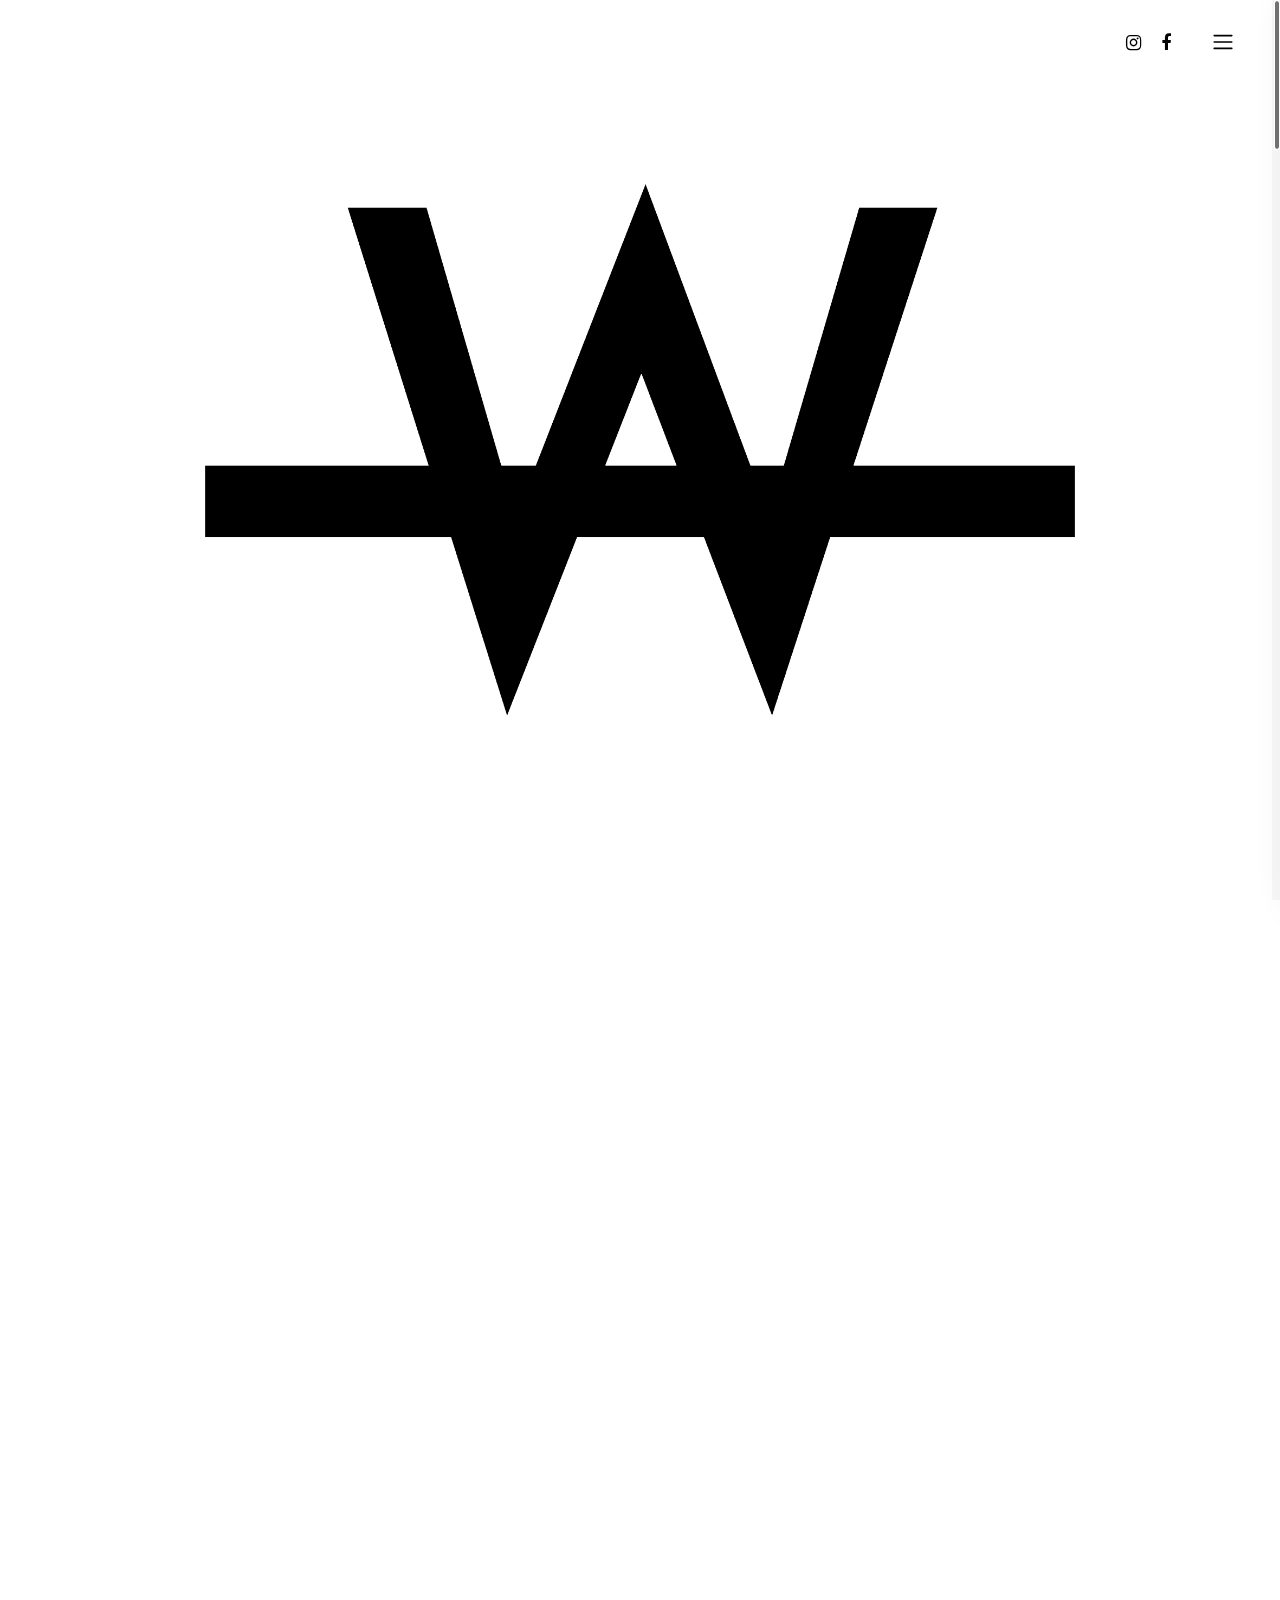
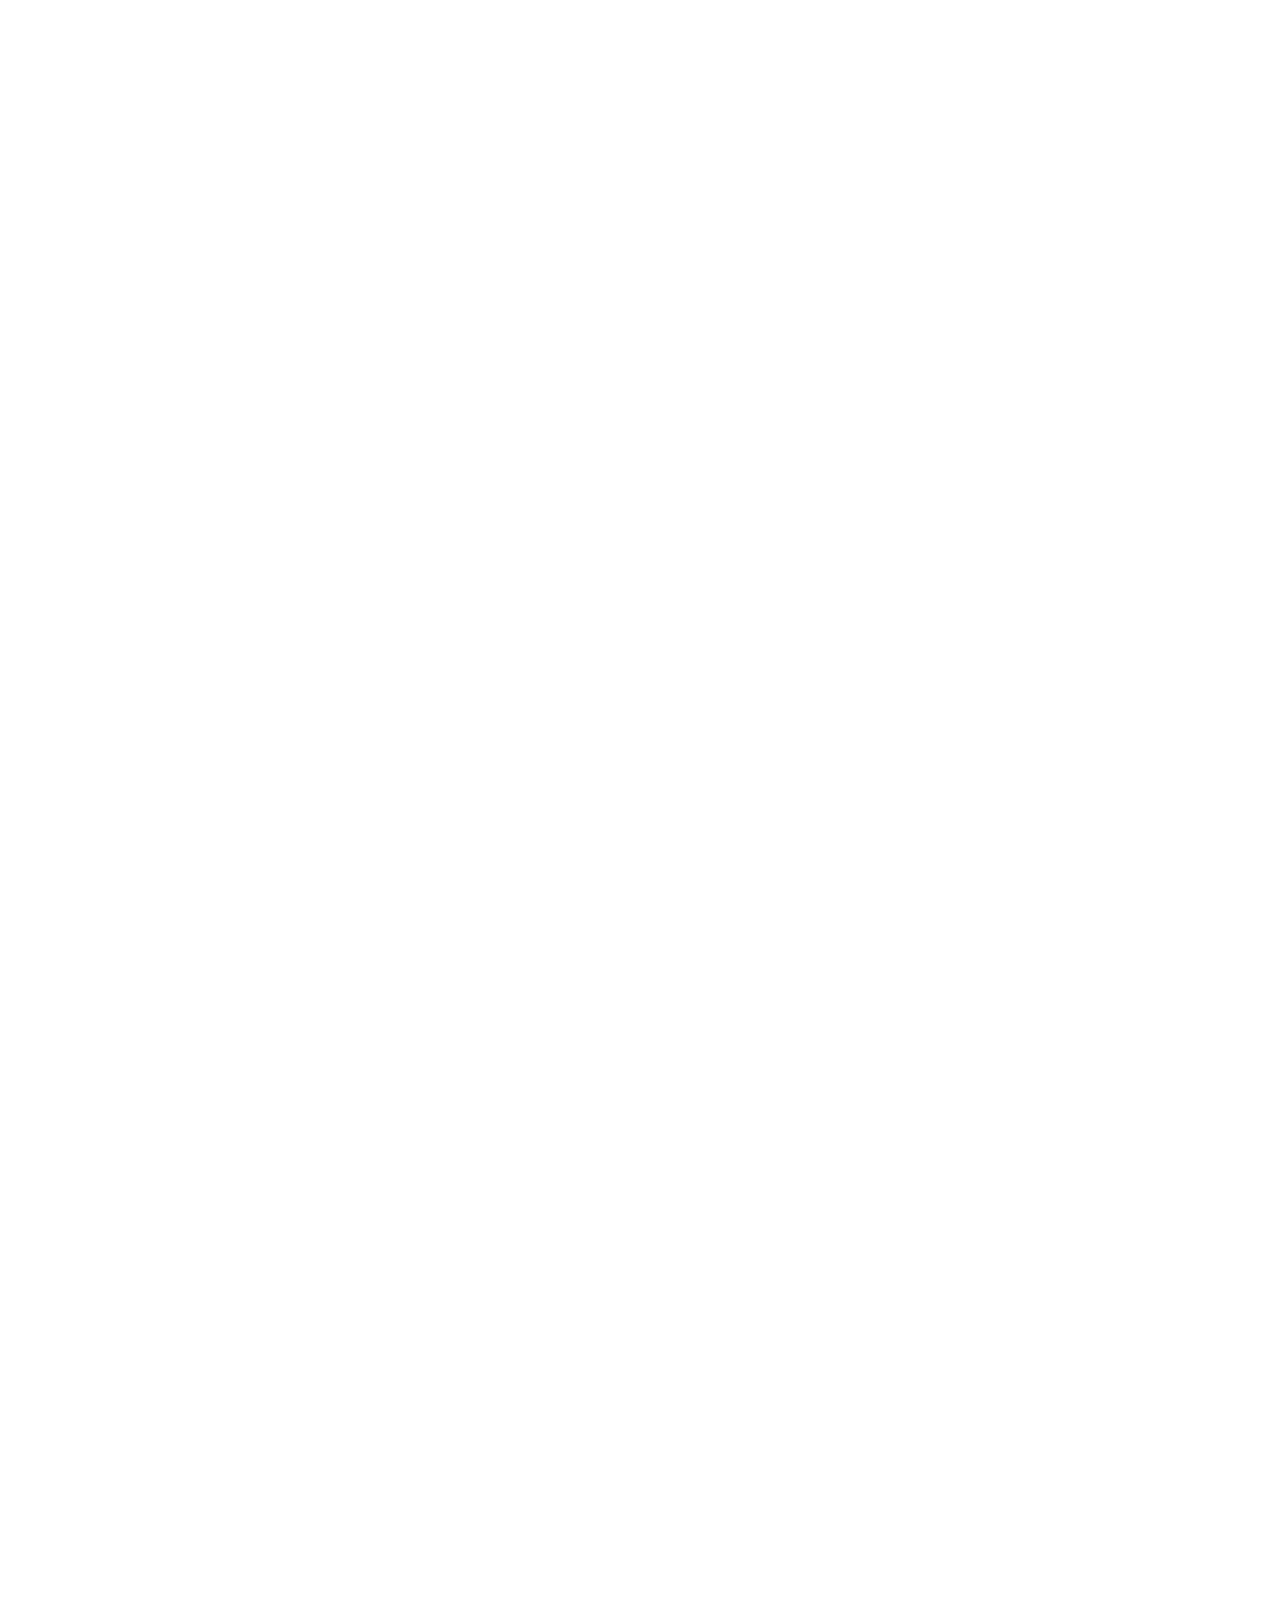
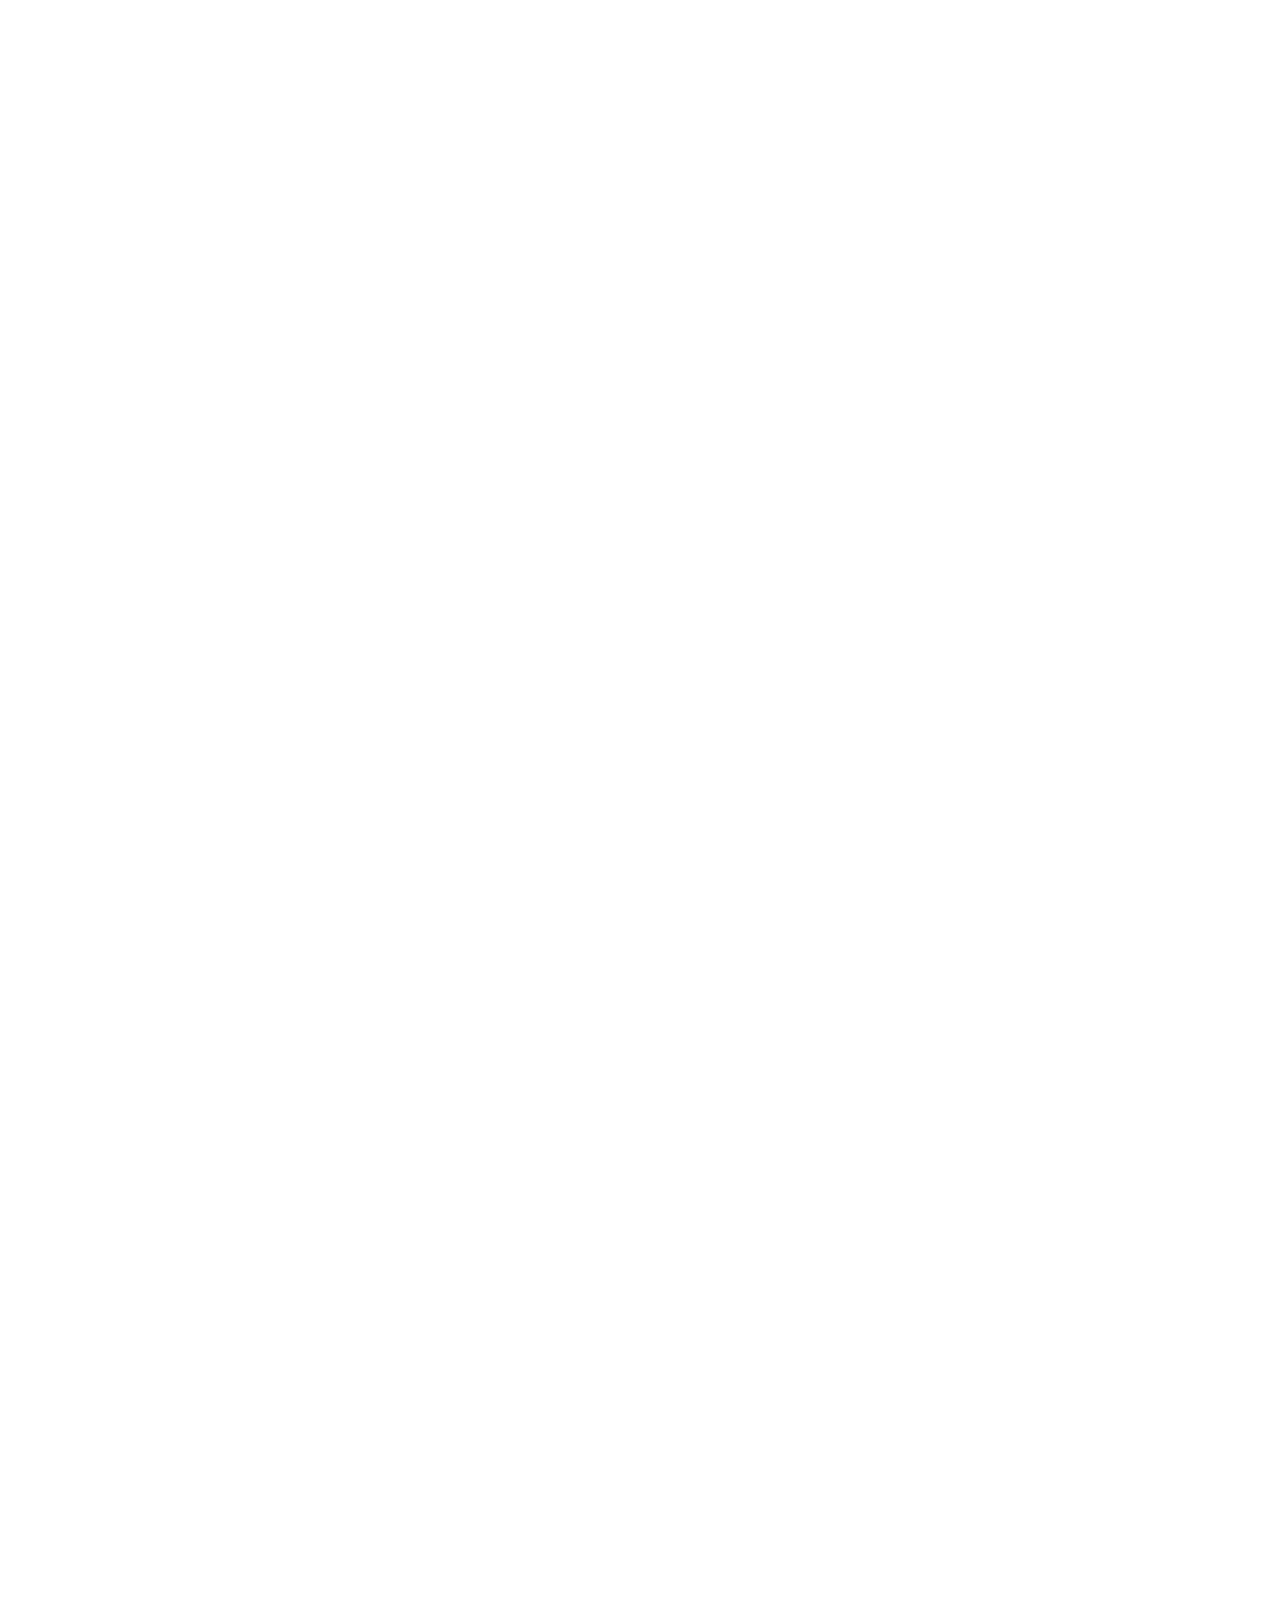
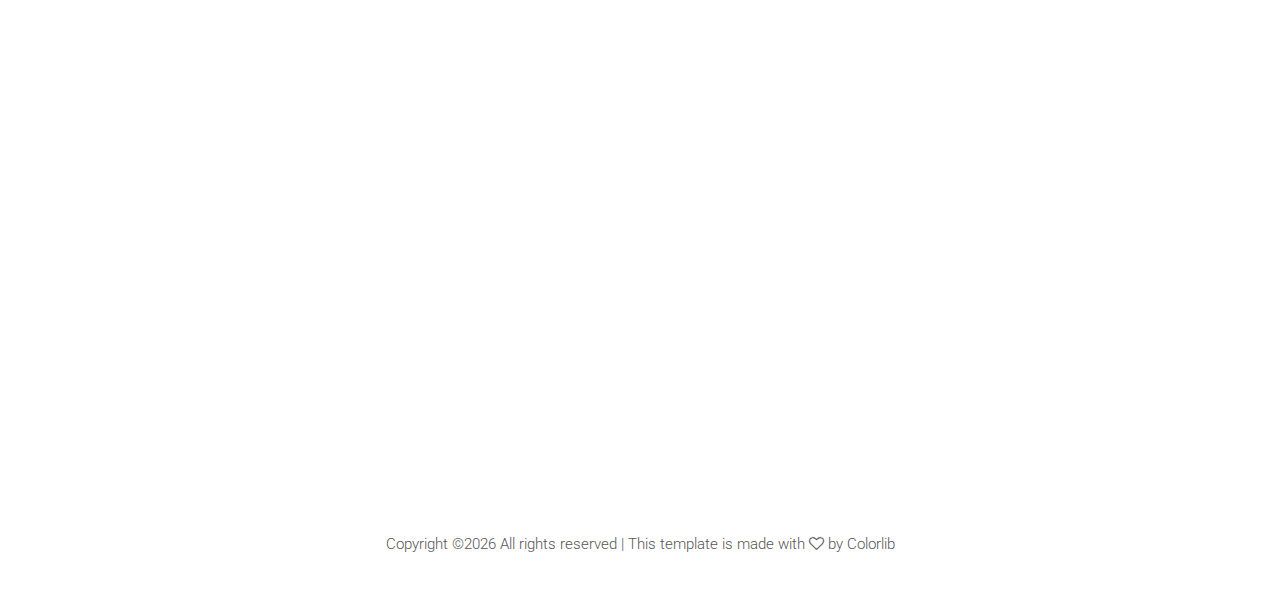
==== commit 642a8e35: "Commit before portfolio changes. Added real picture for test." ====
--- a/sonar/index.html
+++ b/sonar/index.html
@@ -125,7 +125,7 @@
 
                 <!-- Single gallery Item -->
                 <div class="single_gallery_item_main landscapes studio wow fadeInUpBig" data-wow-delay="100ms">
-                    <a class="gallery-img" href="img/portfolio-img/1.jpg"><img src="img/portfolio-img/1.jpg" alt=""></a>
+                    <a class="gallery-img" href="img/portfolio-img/WG_200dpi.jpg"><img src="img/portfolio-img/WG_200dpi.jpg" alt=""></a>
                     <!-- Gallery Content -->
                     <div class="gallery-content-main">
                         <h4>Mountains in the mist</h4>
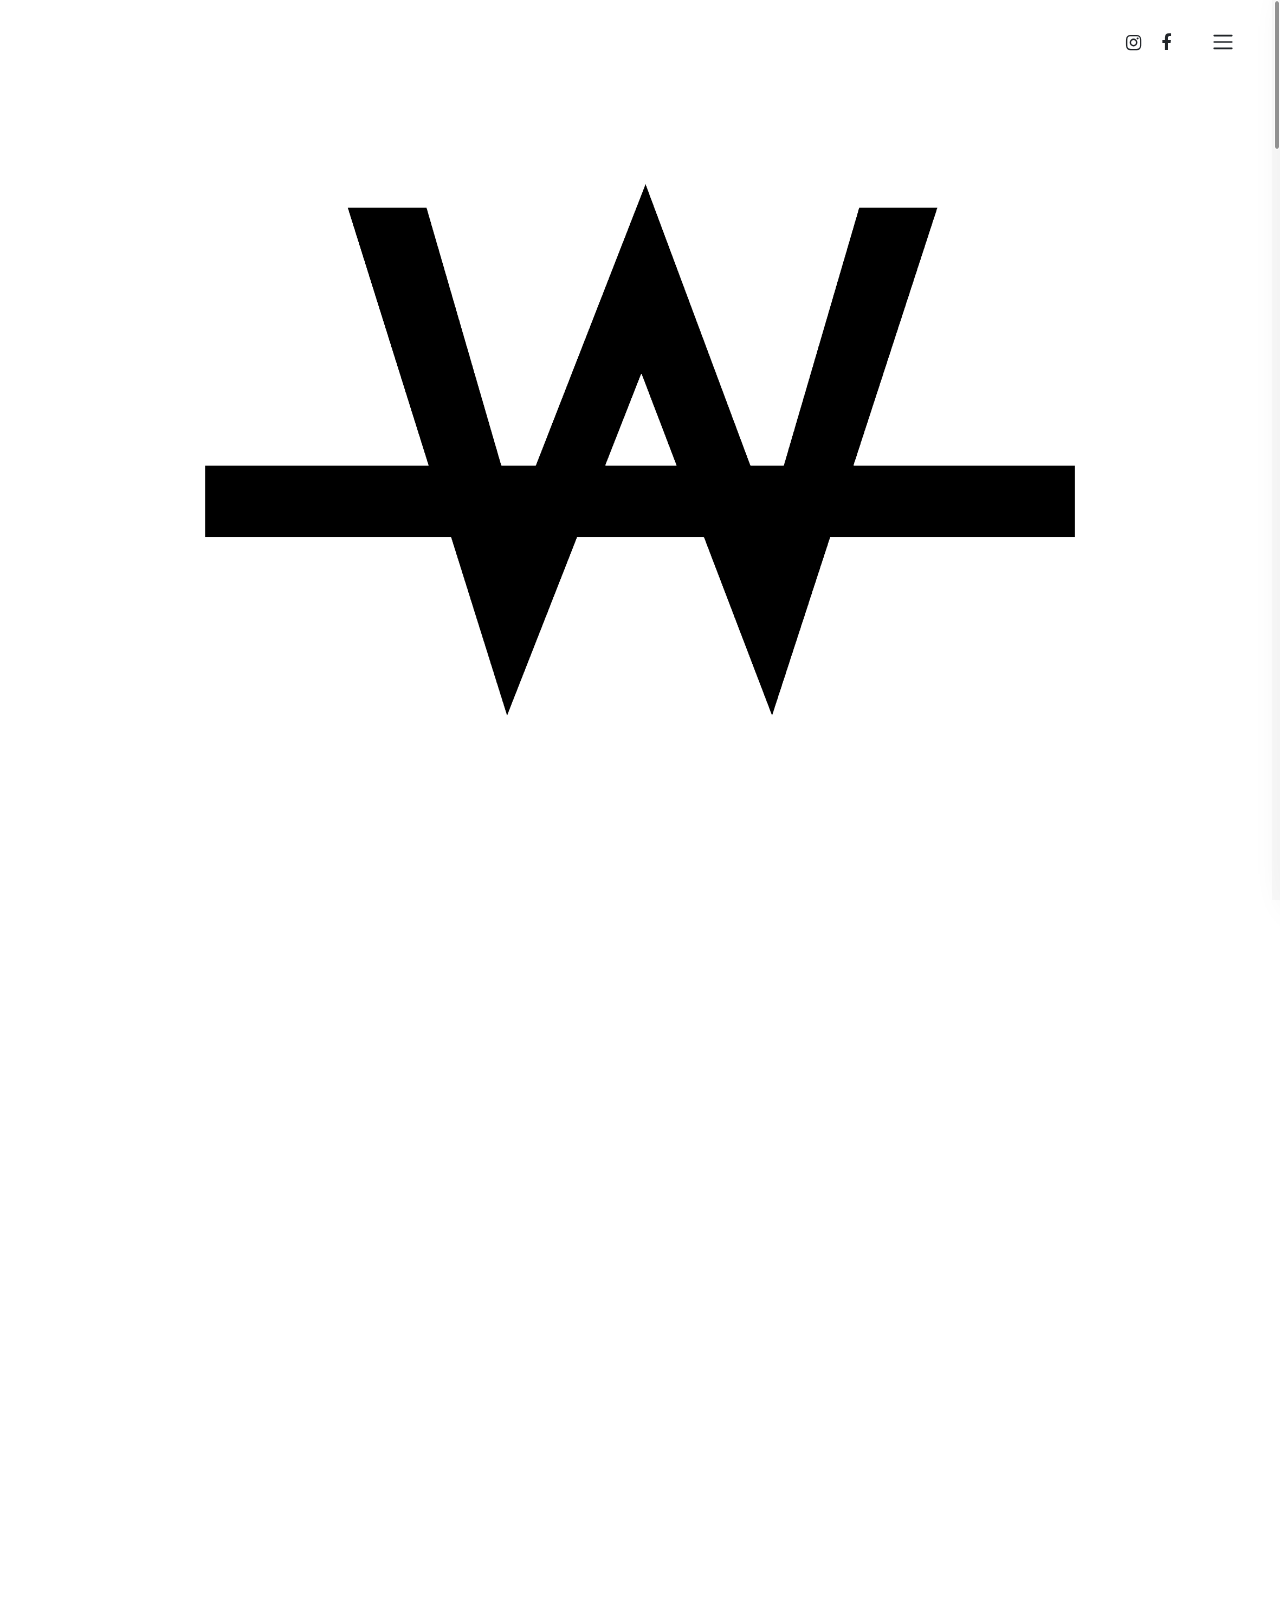
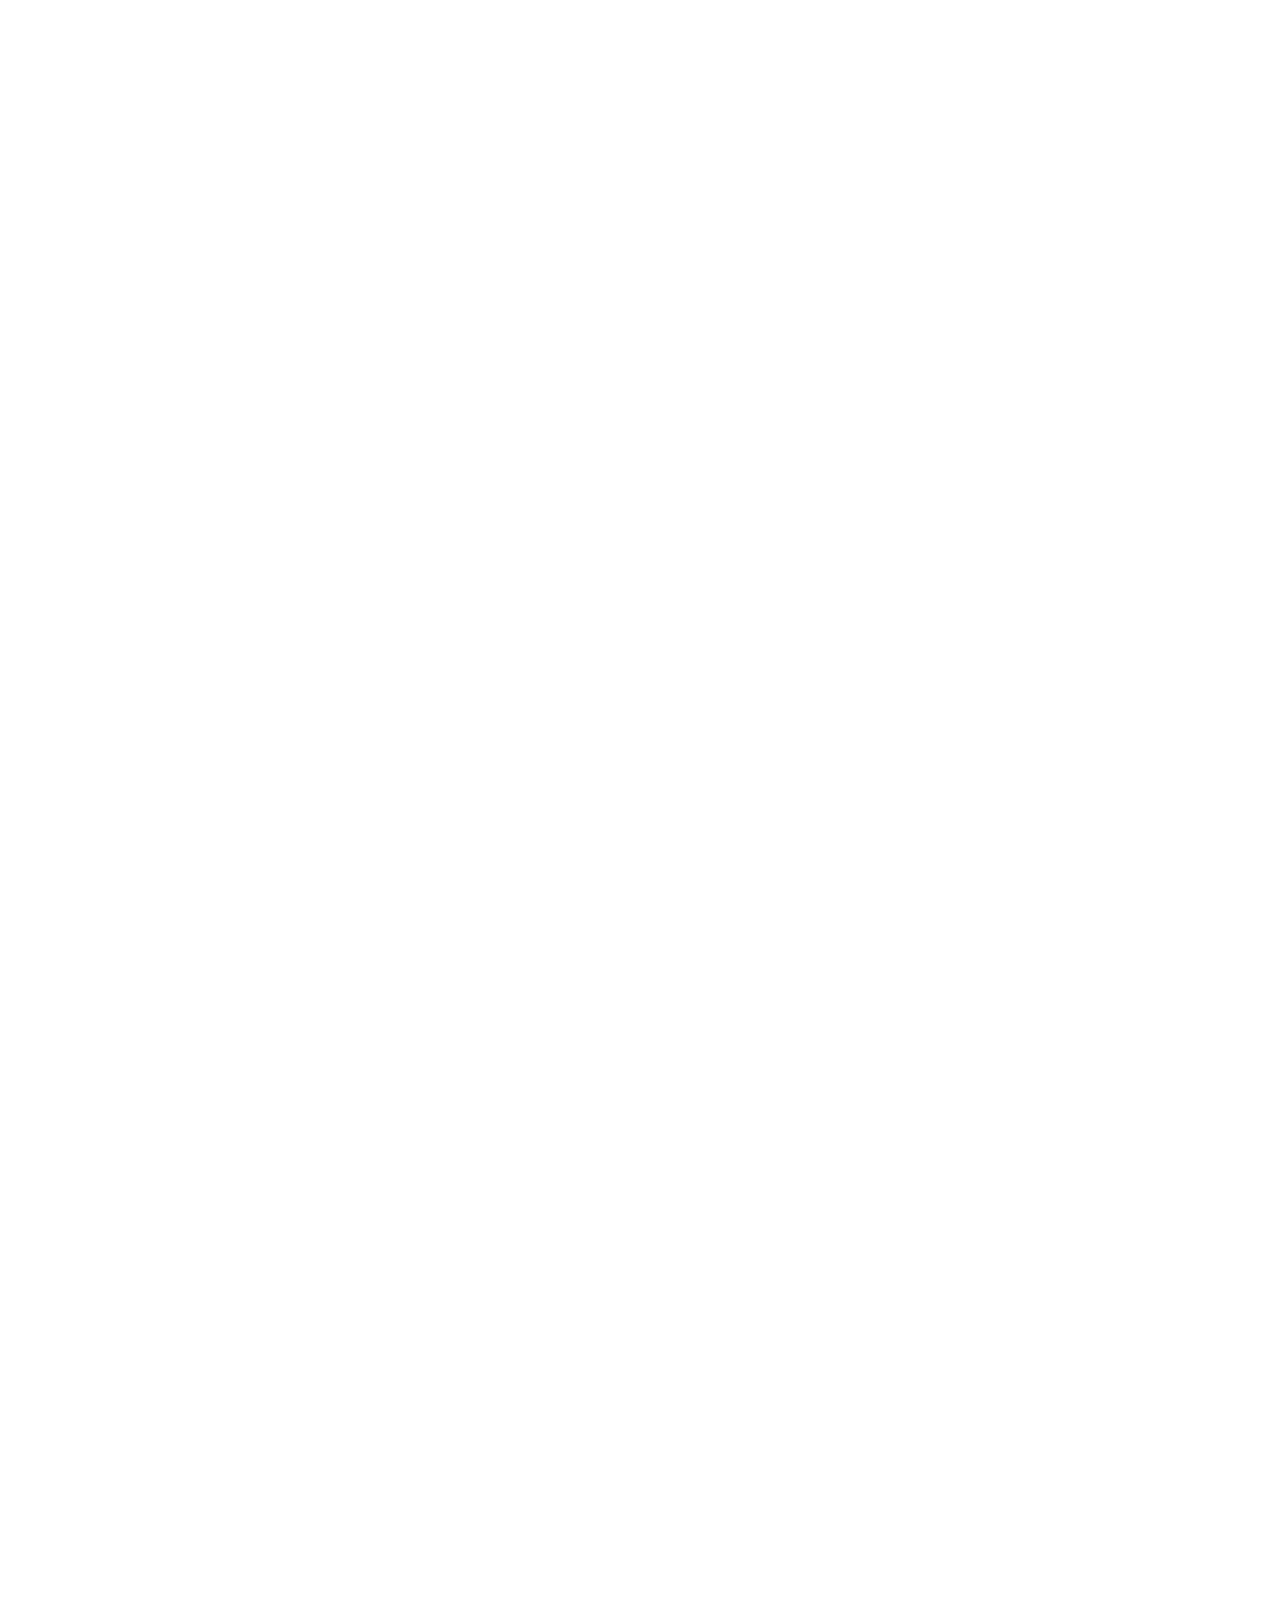
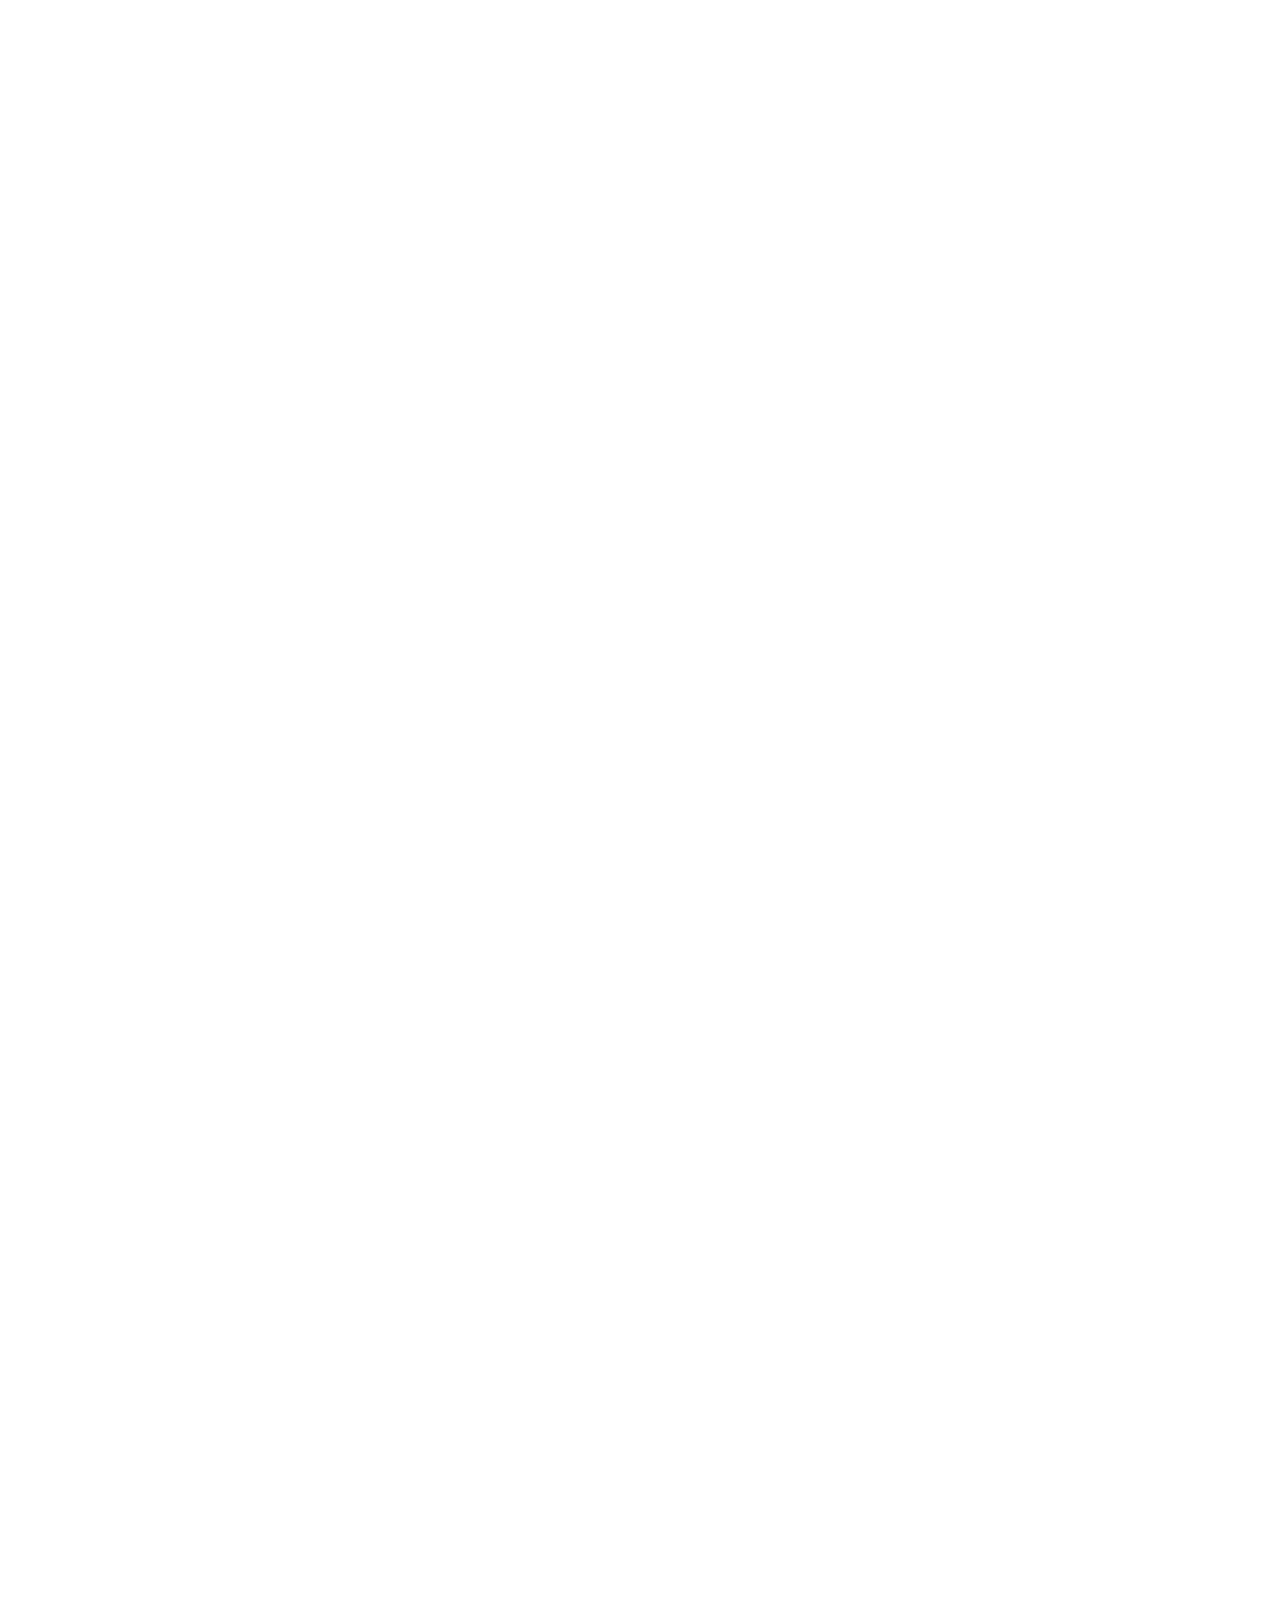
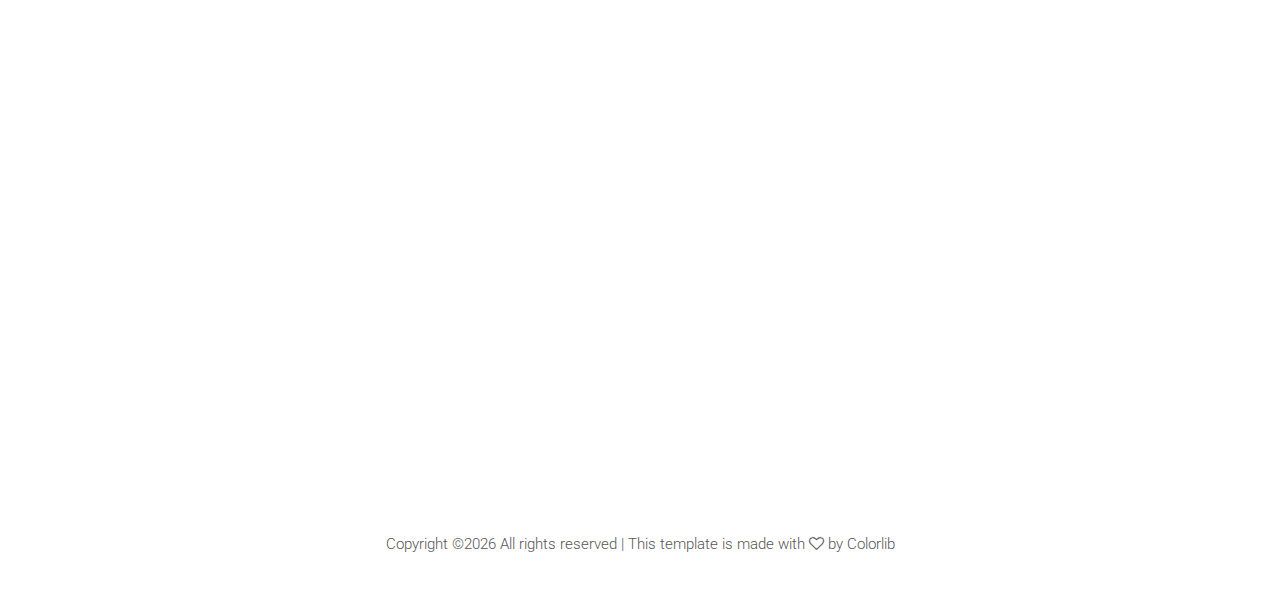
==== commit 5d35a53b: "Menubar fixes." ====
--- a/sonar/index.html
+++ b/sonar/index.html
@@ -59,10 +59,7 @@
                         <a class="nav-link" href="index.html">Home</a>
                     </li>
                     <li class="nav-item">
-                        <a class="nav-link" href="blog.html">Blog</a>
-                    </li>
-                    <li class="nav-item">
-                        <a class="nav-link" href="contact.html">Contact</a>
+                        <a class="nav-link" href="contact.html">Kontakt</a>
                     </li>
                     <li class="nav-item">
                         <a class="nav-link" href="portfolio.html">Fotografien</a>
@@ -134,7 +131,7 @@
                 </div>
 
                 <!-- Single gallery Item -->
-                <div class="single_gallery_item_main portraits fashion wow fadeInUpBig" data-wow-delay="300ms">
+                <div class="single_gallery_item_main portraits fashion wow fadeInUpBig" data-wow-delay="100ms">
                     <a class="gallery-img" href="img/portfolio-img/2.jpg"><img src="img/portfolio-img/2.jpg" alt=""></a>
                     <!-- Gallery Content -->
                     <div class="gallery-content-main">
@@ -144,7 +141,7 @@
                 </div>
 
                 <!-- Single gallery Item -->
-                <div class="single_gallery_item_main landscapes studio wow fadeInUpBig" data-wow-delay="500ms">
+                <div class="single_gallery_item_main landscapes studio wow fadeInUpBig" data-wow-delay="100ms">
                     <a class="gallery-img" href="img/portfolio-img/3.jpg"><img src="img/portfolio-img/3.jpg" alt=""></a>
                     <!-- Gallery Content -->
                     <div class="gallery-content-main">
@@ -154,7 +151,7 @@
                 </div>
 
                 <!-- Single gallery Item -->
-                <div class="single_gallery_item_main portraits studio wow fadeInUpBig" data-wow-delay="700ms">
+                <div class="single_gallery_item_main portraits studio wow fadeInUpBig" data-wow-delay="100ms">
                     <a class="gallery-img" href="img/portfolio-img/4.jpg"><img src="img/portfolio-img/4.jpg" alt=""></a>
                     <!-- Gallery Content -->
                     <div class="gallery-content-main">
--- a/sonar/style.css
+++ b/sonar/style.css
@@ -484,7 +484,7 @@
     .header-area .menu-content-area .header-social-area a {
       font-size: 18px;
       padding: 0 10px;
-      color: #000000; }
+      color: #212529; }
       @media only screen and (max-width: 767px) {
         .header-area .menu-content-area .header-social-area a {
           padding: 0 5px;
@@ -499,7 +499,7 @@
       padding: 10px 0; } }
 
 .navbar-toggler-icon {
-  background-image: url("data:image/svg+xml;charset=utf8,%3Csvg viewBox='0 0 30 30' xmlns='http://www.w3.org/2000/svg'%3E%3Cpath stroke='rgba(1, 1, 1, 1)' stroke-width='2' stroke-linecap='round' stroke-miterlimit='10' d='M4 7h22M4 15h22M4 23h22'/%3E%3C/svg%3E");
+  background-image: url("data:image/svg+xml;charset=utf8,%3Csvg viewBox='0 0 30 30' xmlns='http://www.w3.org/2000/svg'%3E%3Cpath stroke='rgba(33, 37, 41, 1)' stroke-width='2' stroke-linecap='round' stroke-miterlimit='10' d='M4 7h22M4 15h22M4 23h22'/%3E%3C/svg%3E");
   cursor: pointer; }
   .navbar-toggler-icon.sticky {
     background-image: url("data:image/svg+xml;charset=utf8,%3Csvg viewBox='0 0 30 30' xmlns='http://www.w3.org/2000/svg'%3E%3Cpath stroke='rgba(254, 254, 254, 1)' stroke-width='2' stroke-linecap='round' stroke-miterlimit='10' d='M4 7h22M4 15h22M4 23h22'/%3E%3C/svg%3E");
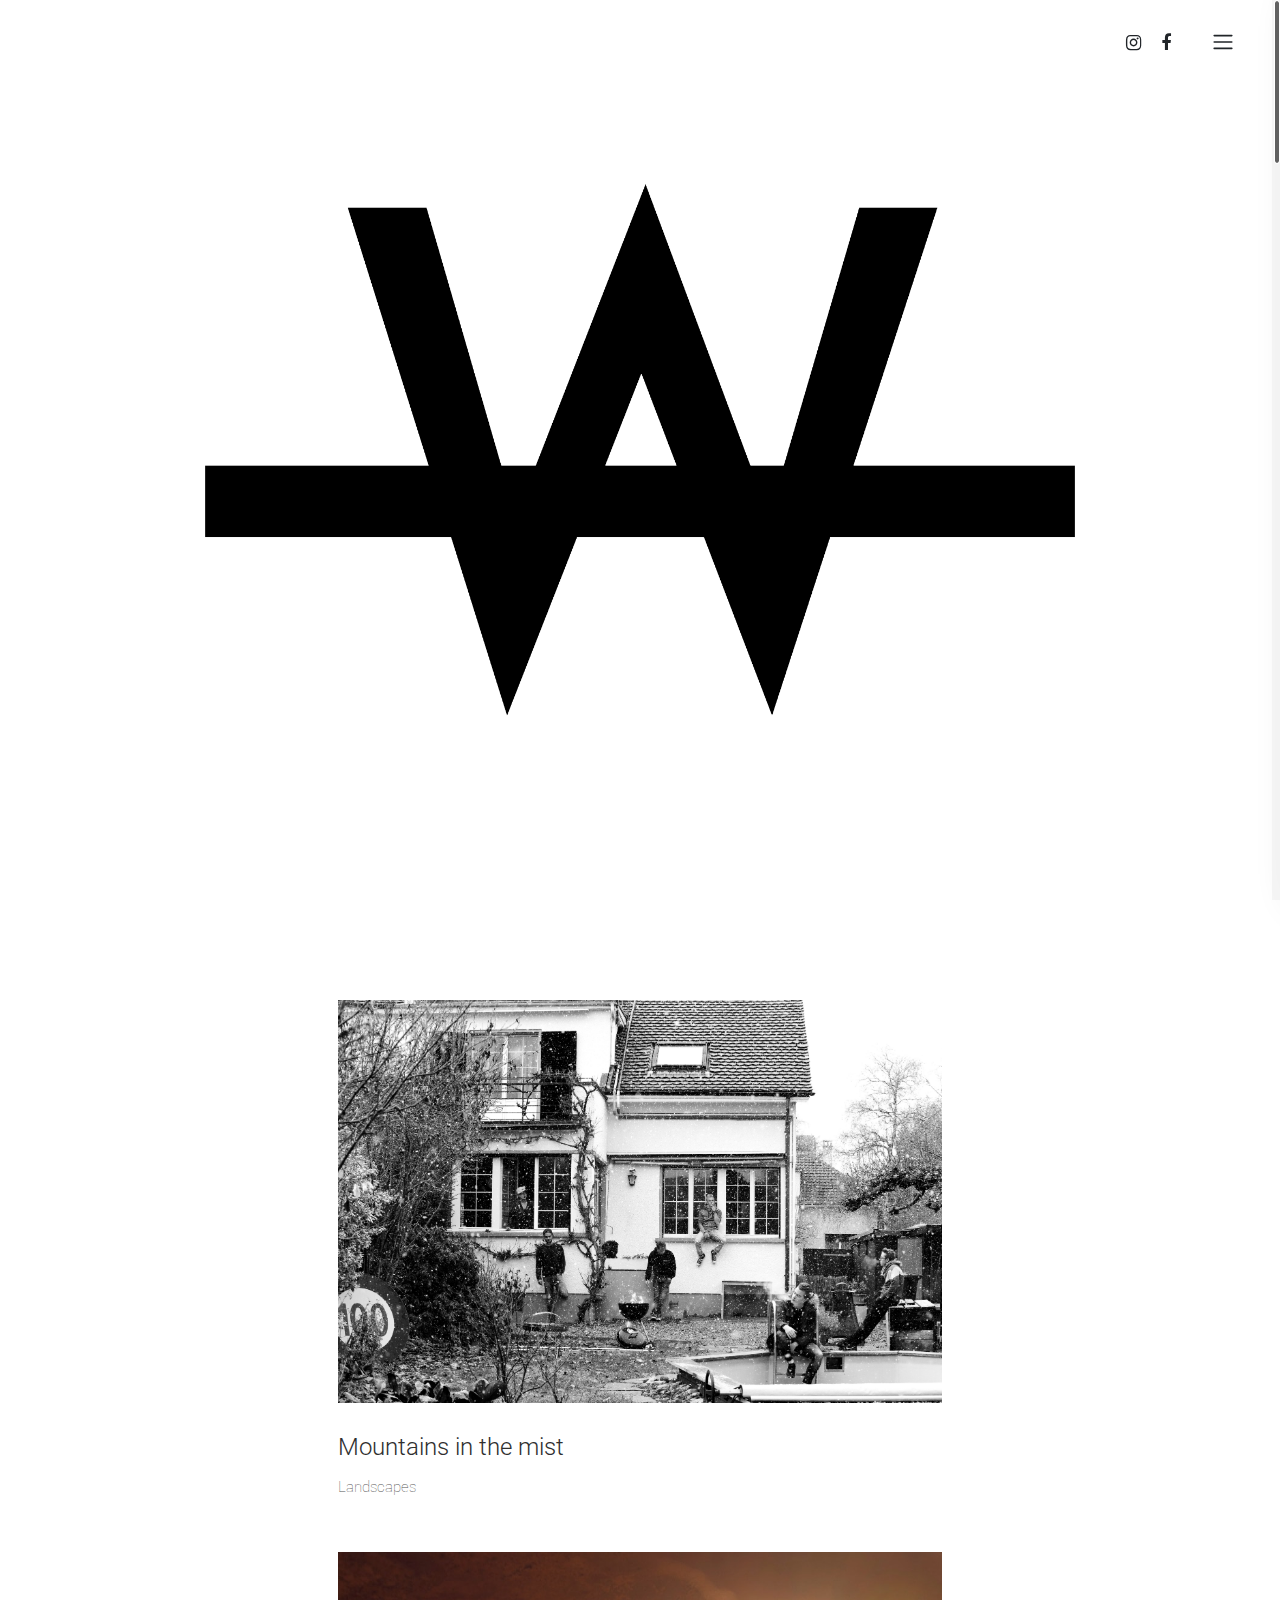
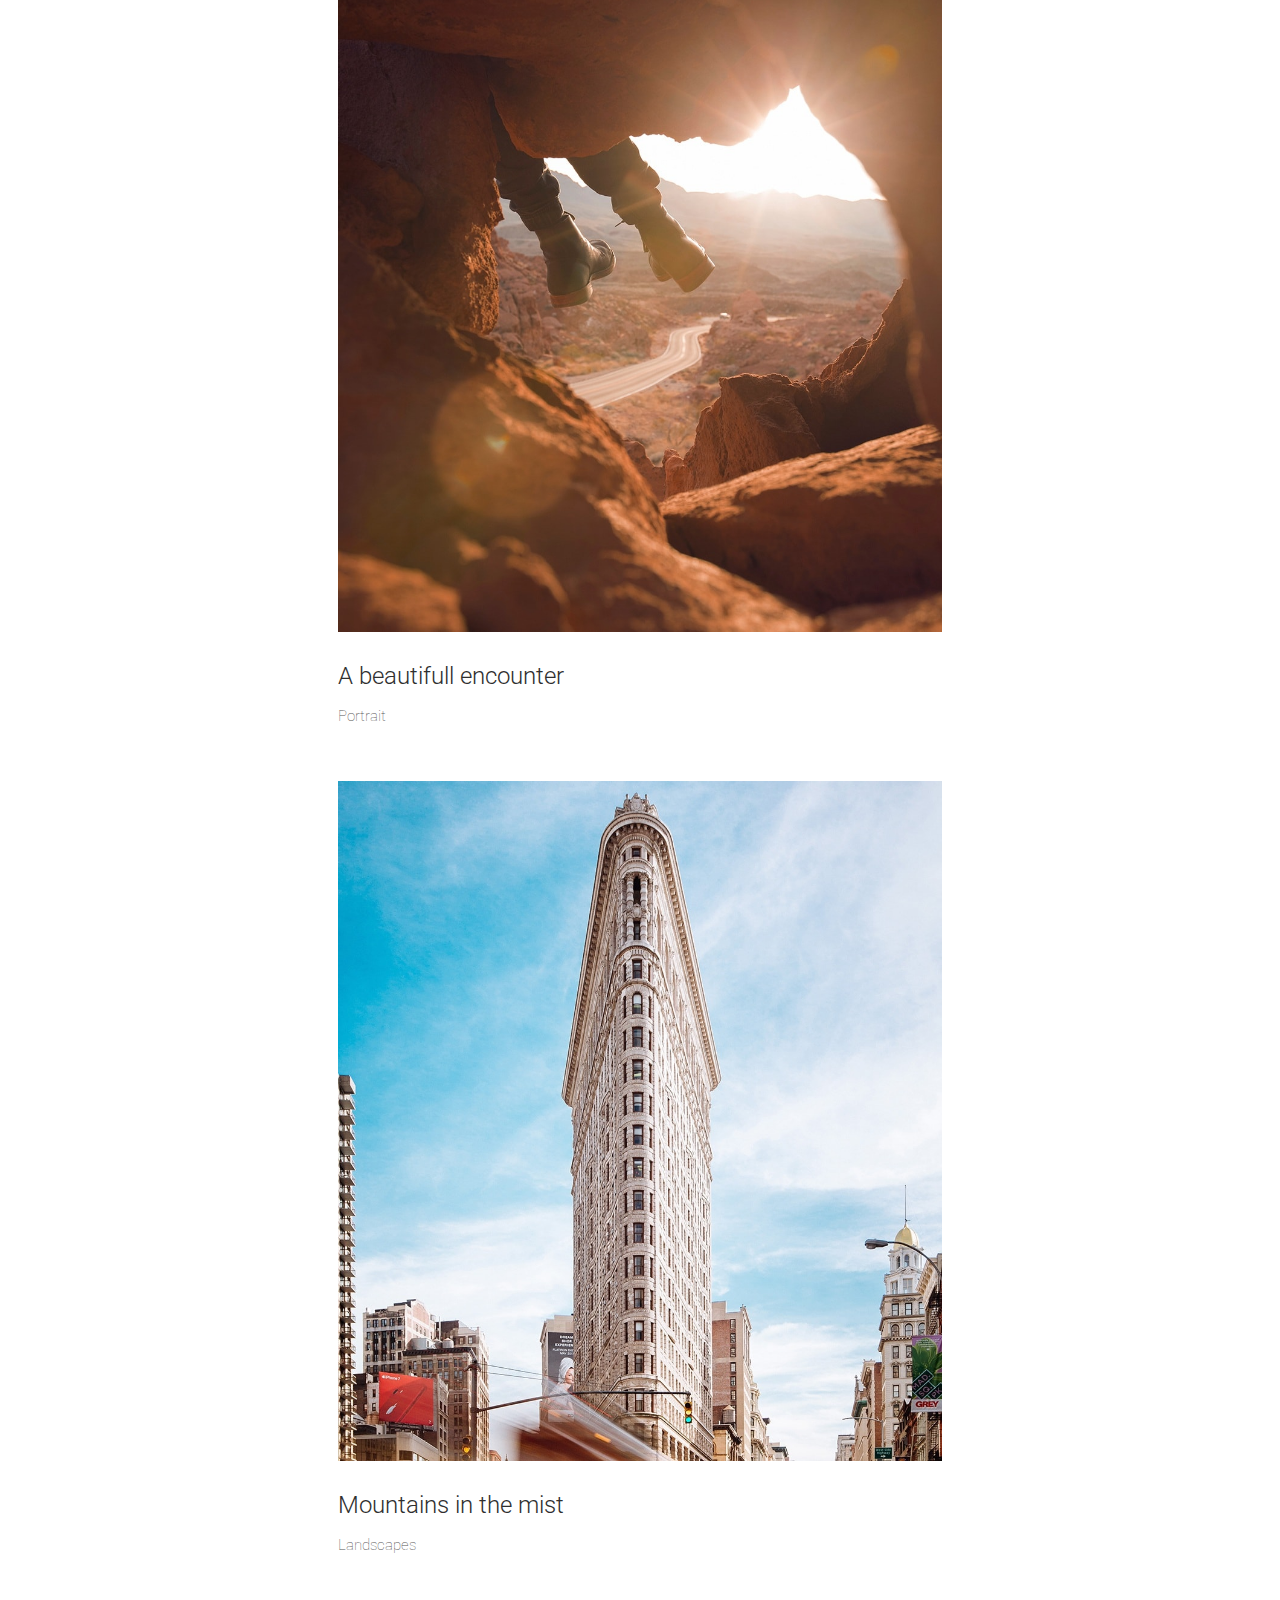
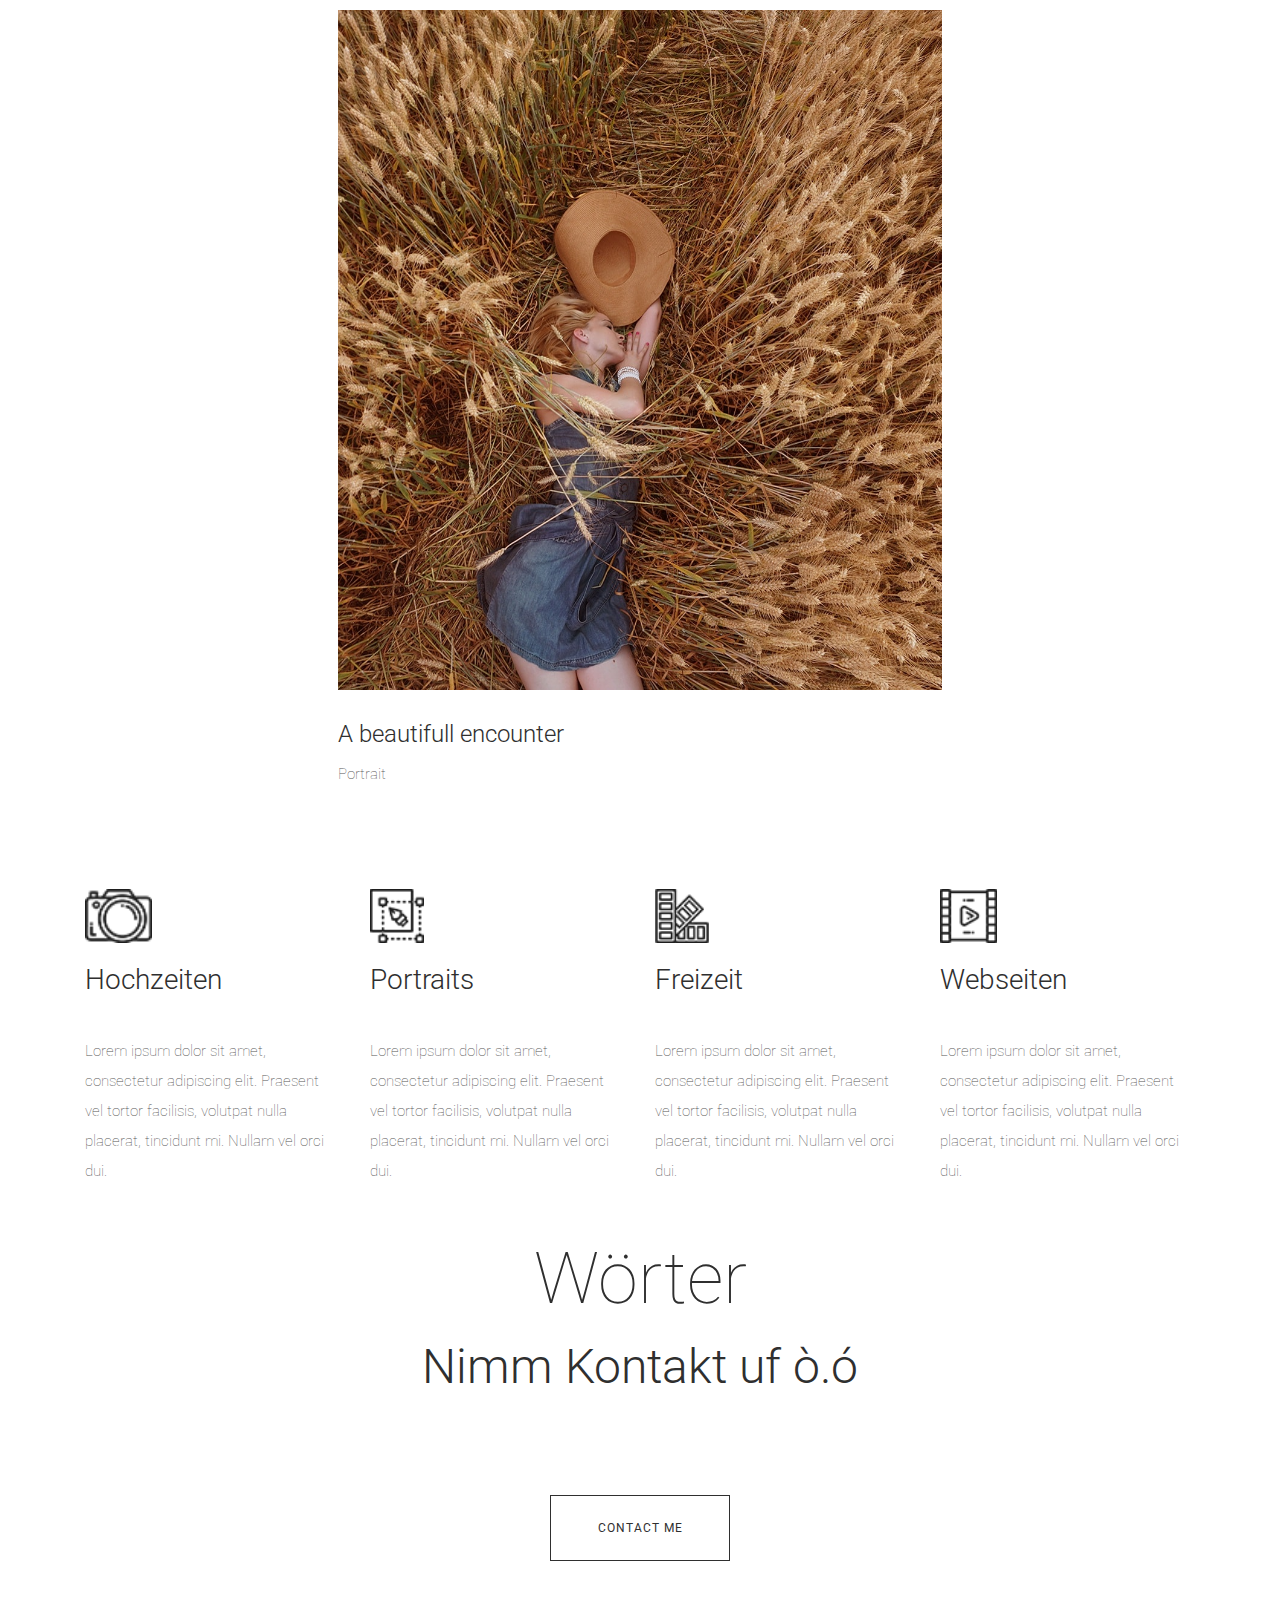
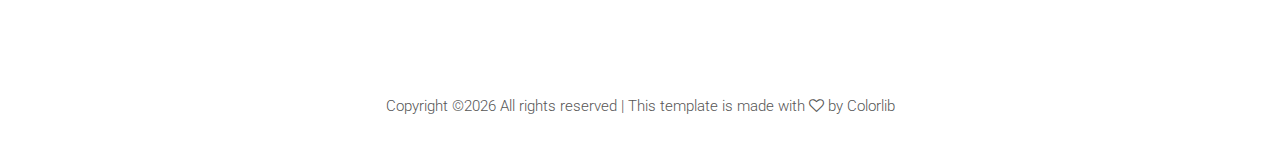
==== commit e41b9271: "Update Push" ====
--- a/sonar/index.html
+++ b/sonar/index.html
@@ -121,7 +121,7 @@
             <div class="row sonar-portfolio-main">
 
                 <!-- Single gallery Item -->
-                <div class="single_gallery_item_main landscapes studio wow fadeInUpBig" data-wow-delay="100ms">
+                <div class="single_gallery_item_main landscapes studio fadeInUpBig" data-wow-delay="100ms">
                     <a class="gallery-img" href="img/portfolio-img/WG_200dpi.jpg"><img src="img/portfolio-img/WG_200dpi.jpg" alt=""></a>
                     <!-- Gallery Content -->
                     <div class="gallery-content-main">
@@ -131,7 +131,7 @@
                 </div>
 
                 <!-- Single gallery Item -->
-                <div class="single_gallery_item_main portraits fashion wow fadeInUpBig" data-wow-delay="100ms">
+                <div class="single_gallery_item_main portraits fashion fadeInUpBig" data-wow-delay="100ms">
                     <a class="gallery-img" href="img/portfolio-img/2.jpg"><img src="img/portfolio-img/2.jpg" alt=""></a>
                     <!-- Gallery Content -->
                     <div class="gallery-content-main">
@@ -141,7 +141,7 @@
                 </div>
 
                 <!-- Single gallery Item -->
-                <div class="single_gallery_item_main landscapes studio wow fadeInUpBig" data-wow-delay="100ms">
+                <div class="single_gallery_item_main landscapes studio fadeInUpBig" data-wow-delay="100ms">
                     <a class="gallery-img" href="img/portfolio-img/3.jpg"><img src="img/portfolio-img/3.jpg" alt=""></a>
                     <!-- Gallery Content -->
                     <div class="gallery-content-main">
@@ -151,7 +151,7 @@
                 </div>
 
                 <!-- Single gallery Item -->
-                <div class="single_gallery_item_main portraits studio wow fadeInUpBig" data-wow-delay="100ms">
+                <div class="single_gallery_item_main portraits studio fadeInUpBig" data-wow-delay="100ms">
                     <a class="gallery-img" href="img/portfolio-img/4.jpg"><img src="img/portfolio-img/4.jpg" alt=""></a>
                     <!-- Gallery Content -->
                     <div class="gallery-content-main">
@@ -171,54 +171,38 @@
     <!-- ***** Portfolio Area End ***** -->
 
     <!-- ***** Services Area Start ***** -->
-    <div class="sonar-services-area section-padding-100-50">
+    <div class="sonar-services-area">
         <div class="container">
             <div class="row">
                 <!-- Single Services Area -->
-                <div class="col-12 col-md-6 col-lg-4">
-                    <div class="single-services-area wow fadeInUp" data-wow-delay="300ms">
-                        <img src="img/core-img/camera.png" alt="">
-                        <h4>Wedding Photograpy</h4>
-                        <p>Lorem ipsum dolor sit amet, consectetur adipiscing elit. Praesent vel tortor facilisis, volutpat nulla placerat, tincidunt mi. Nullam vel orci dui.</p>
-                    </div>
-                </div>
-                <!-- Single Services Area -->
-                <div class="col-12 col-md-6 col-lg-4">
-                    <div class="single-services-area wow fadeInUp" data-wow-delay="600ms">
-                        <img src="img/core-img/vector.png" alt="">
-                        <h4>Studio Photograpy</h4>
-                        <p>Lorem ipsum dolor sit amet, consectetur adipiscing elit. Praesent vel tortor facilisis, volutpat nulla placerat, tincidunt mi. Nullam vel orci dui.</p>
-                    </div>
-                </div>
-                <!-- Single Services Area -->
-                <div class="col-12 col-md-6 col-lg-4">
-                    <div class="single-services-area wow fadeInUp" data-wow-delay="900ms">
-                        <img src="img/core-img/pantone.png" alt="">
-                        <h4>Fashion Photograpy</h4>
-                        <p>Lorem ipsum dolor sit amet, consectetur adipiscing elit. Praesent vel tortor facilisis, volutpat nulla placerat, tincidunt mi. Nullam vel orci dui.</p>
-                    </div>
-                </div>
-                <!-- Single Services Area -->
-                <div class="col-12 col-md-6 col-lg-4">
-                    <div class="single-services-area wow fadeInUp" data-wow-delay="300ms">
-                        <img src="img/core-img/video-player.png" alt="">
-                        <h4>Profesional Videos</h4>
-                        <p>Lorem ipsum dolor sit amet, consectetur adipiscing elit. Praesent vel tortor facilisis, volutpat nulla placerat, tincidunt mi. Nullam vel orci dui.</p>
-                    </div>
-                </div>
-                <!-- Single Services Area -->
-                <div class="col-12 col-md-6 col-lg-4">
-                    <div class="single-services-area wow fadeInUp" data-wow-delay="600ms">
-                        <img src="img/core-img/browsing.png" alt="">
-                        <h4>Landscapes</h4>
-                        <p>Lorem ipsum dolor sit amet, consectetur adipiscing elit. Praesent vel tortor facilisis, volutpat nulla placerat, tincidunt mi. Nullam vel orci dui.</p>
-                    </div>
-                </div>
-                <!-- Single Services Area -->
-                <div class="col-12 col-md-6 col-lg-4">
-                    <div class="single-services-area wow fadeInUp" data-wow-delay="900ms">
-                        <img src="img/core-img/develop.png" alt="">
-                        <h4>Photo Journalism</h4>
+                <div class="col-12 col-md-6 col-lg-3">
+                    <div class="single-services-area  fadeInUp">
+                        <img src="img/core-img/camera.png" alt="" style="height: 6vh;">
+                        <h4>Hochzeiten</h4>
+                        <p>Lorem ipsum dolor sit amet, consectetur adipiscing elit. Praesent vel tortor facilisis, volutpat nulla placerat, tincidunt mi. Nullam vel orci dui.</p>
+                    </div>
+                </div>
+                <!-- Single Services Area -->
+                <div class="col-12 col-md-6 col-lg-3">
+                    <div class="single-services-area  fadeInUp">
+                        <img src="img/core-img/vector.png" alt="" style="height: 6vh;">
+                        <h4>Portraits</h4>
+                        <p>Lorem ipsum dolor sit amet, consectetur adipiscing elit. Praesent vel tortor facilisis, volutpat nulla placerat, tincidunt mi. Nullam vel orci dui.</p>
+                    </div>
+                </div>
+                <!-- Single Services Area -->
+                <div class="col-12 col-md-6 col-lg-3">
+                    <div class="single-services-area  fadeInUp">
+                        <img src="img/core-img/pantone.png" alt="" style="height: 6vh;">
+                        <h4>Freizeit</h4>
+                        <p>Lorem ipsum dolor sit amet, consectetur adipiscing elit. Praesent vel tortor facilisis, volutpat nulla placerat, tincidunt mi. Nullam vel orci dui.</p>
+                    </div>
+                </div>
+                <!-- Single Services Area -->
+                <div class="col-12 col-md-6 col-lg-3">
+                    <div class="single-services-area  fadeInUp">
+                        <img src="img/core-img/video-player.png" alt="" style="height: 6vh;">
+                        <h4>Webseiten</h4>
                         <p>Lorem ipsum dolor sit amet, consectetur adipiscing elit. Praesent vel tortor facilisis, volutpat nulla placerat, tincidunt mi. Nullam vel orci dui.</p>
                     </div>
                 </div>
@@ -235,8 +219,8 @@
         <div class="container">
             <div class="row">
                 <div class="col-12">
-                    <div class="call-to-action-content wow fadeInUp" data-wow-delay="0.5s">
-                        <h2>Wort1 Wort2 Wort3 Wort4 Wort5 Wort6 Wort7 Wort8</h2>
+                    <div class="call-to-action-content fadeInUp">
+                        <h2>Wörter</h2>
                         <h5>Nimm Kontakt uf ò.ó</h5>
                         <a href="contact.html" class="btn sonar-btn mt-100">contact me</a>
                     </div>
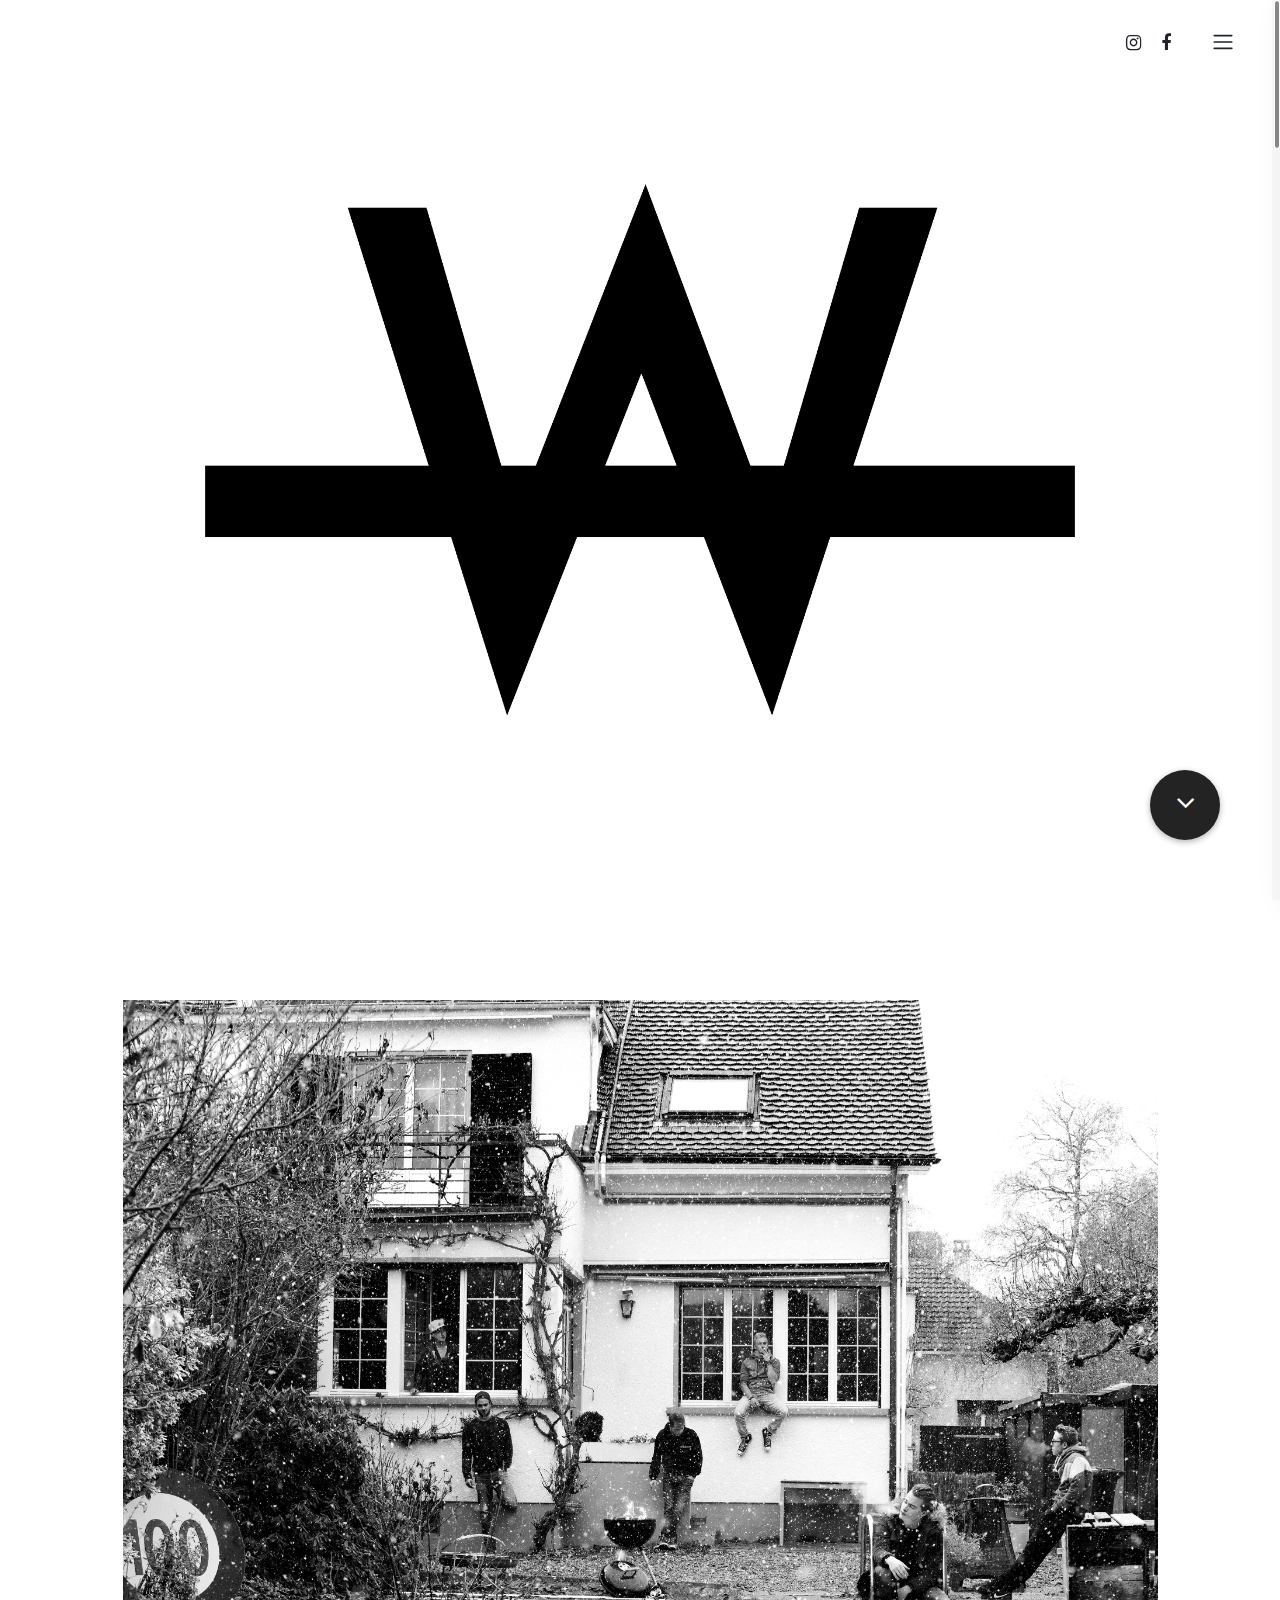
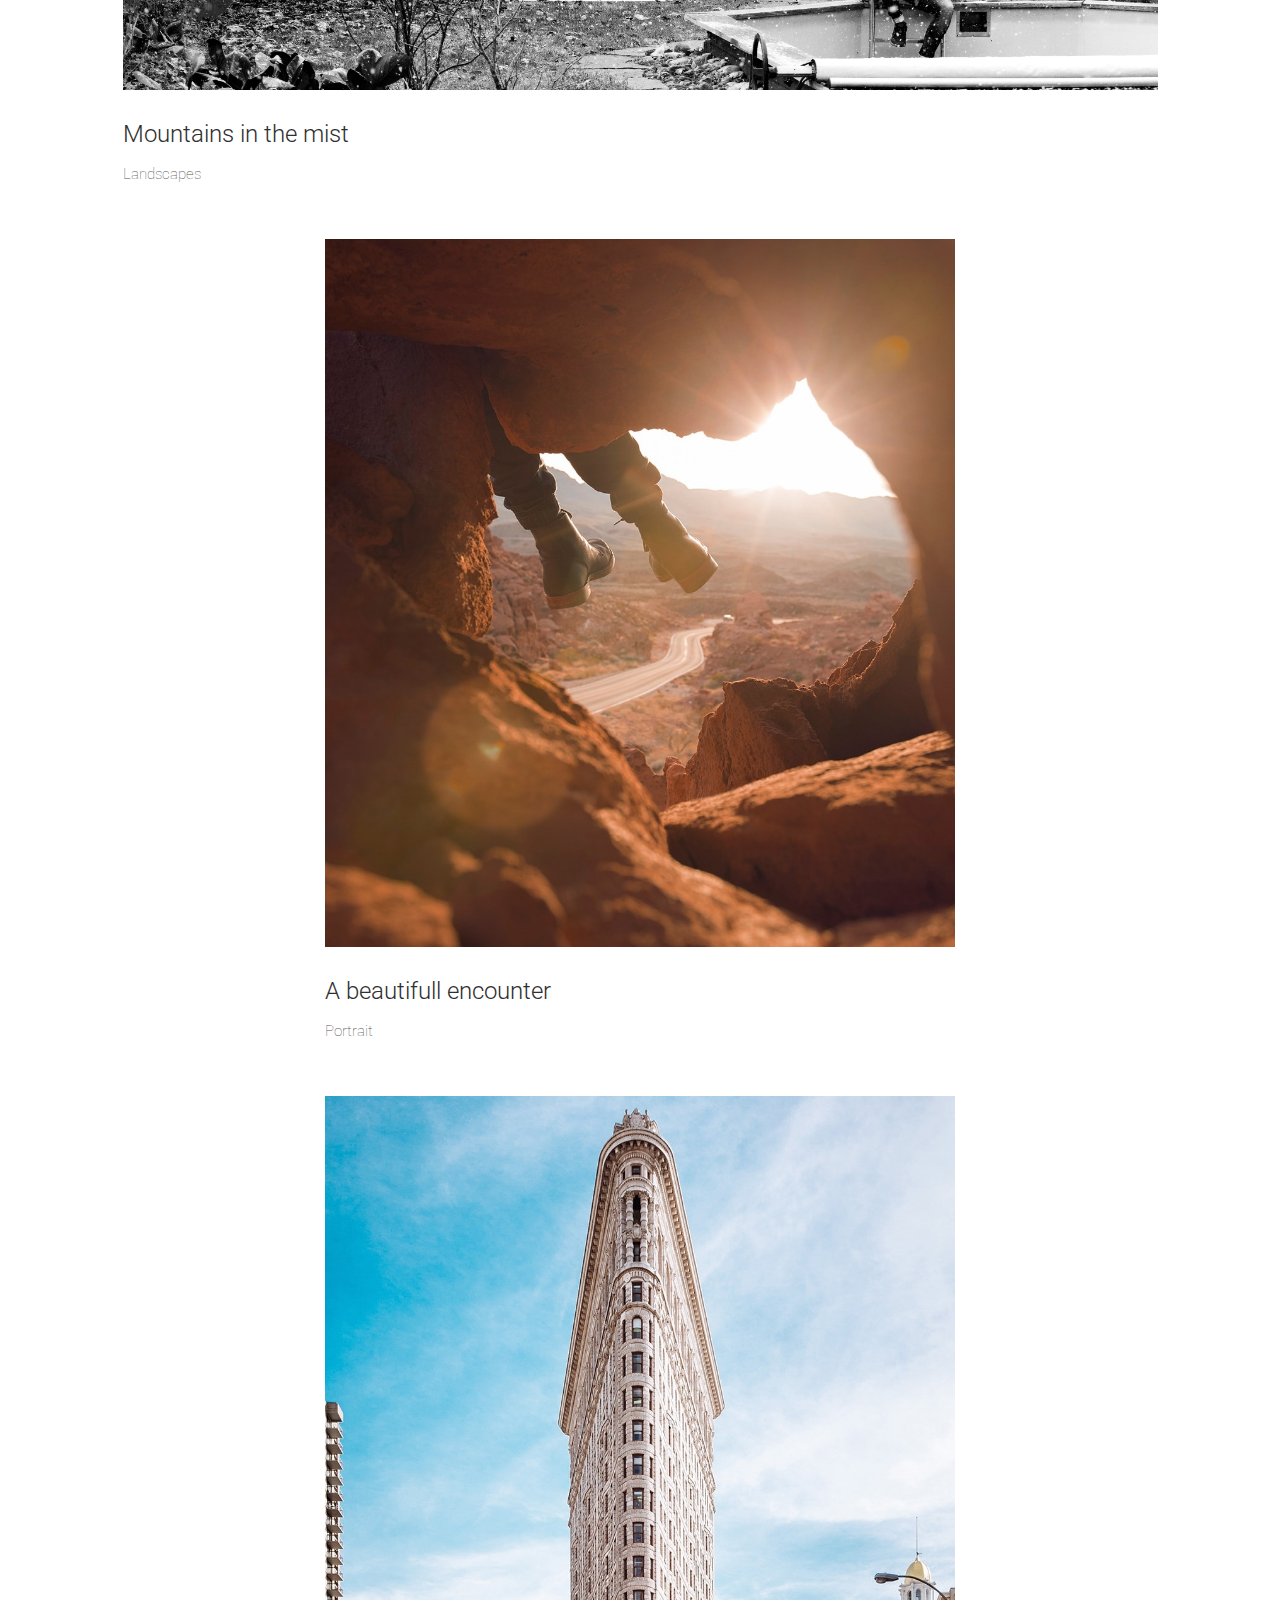
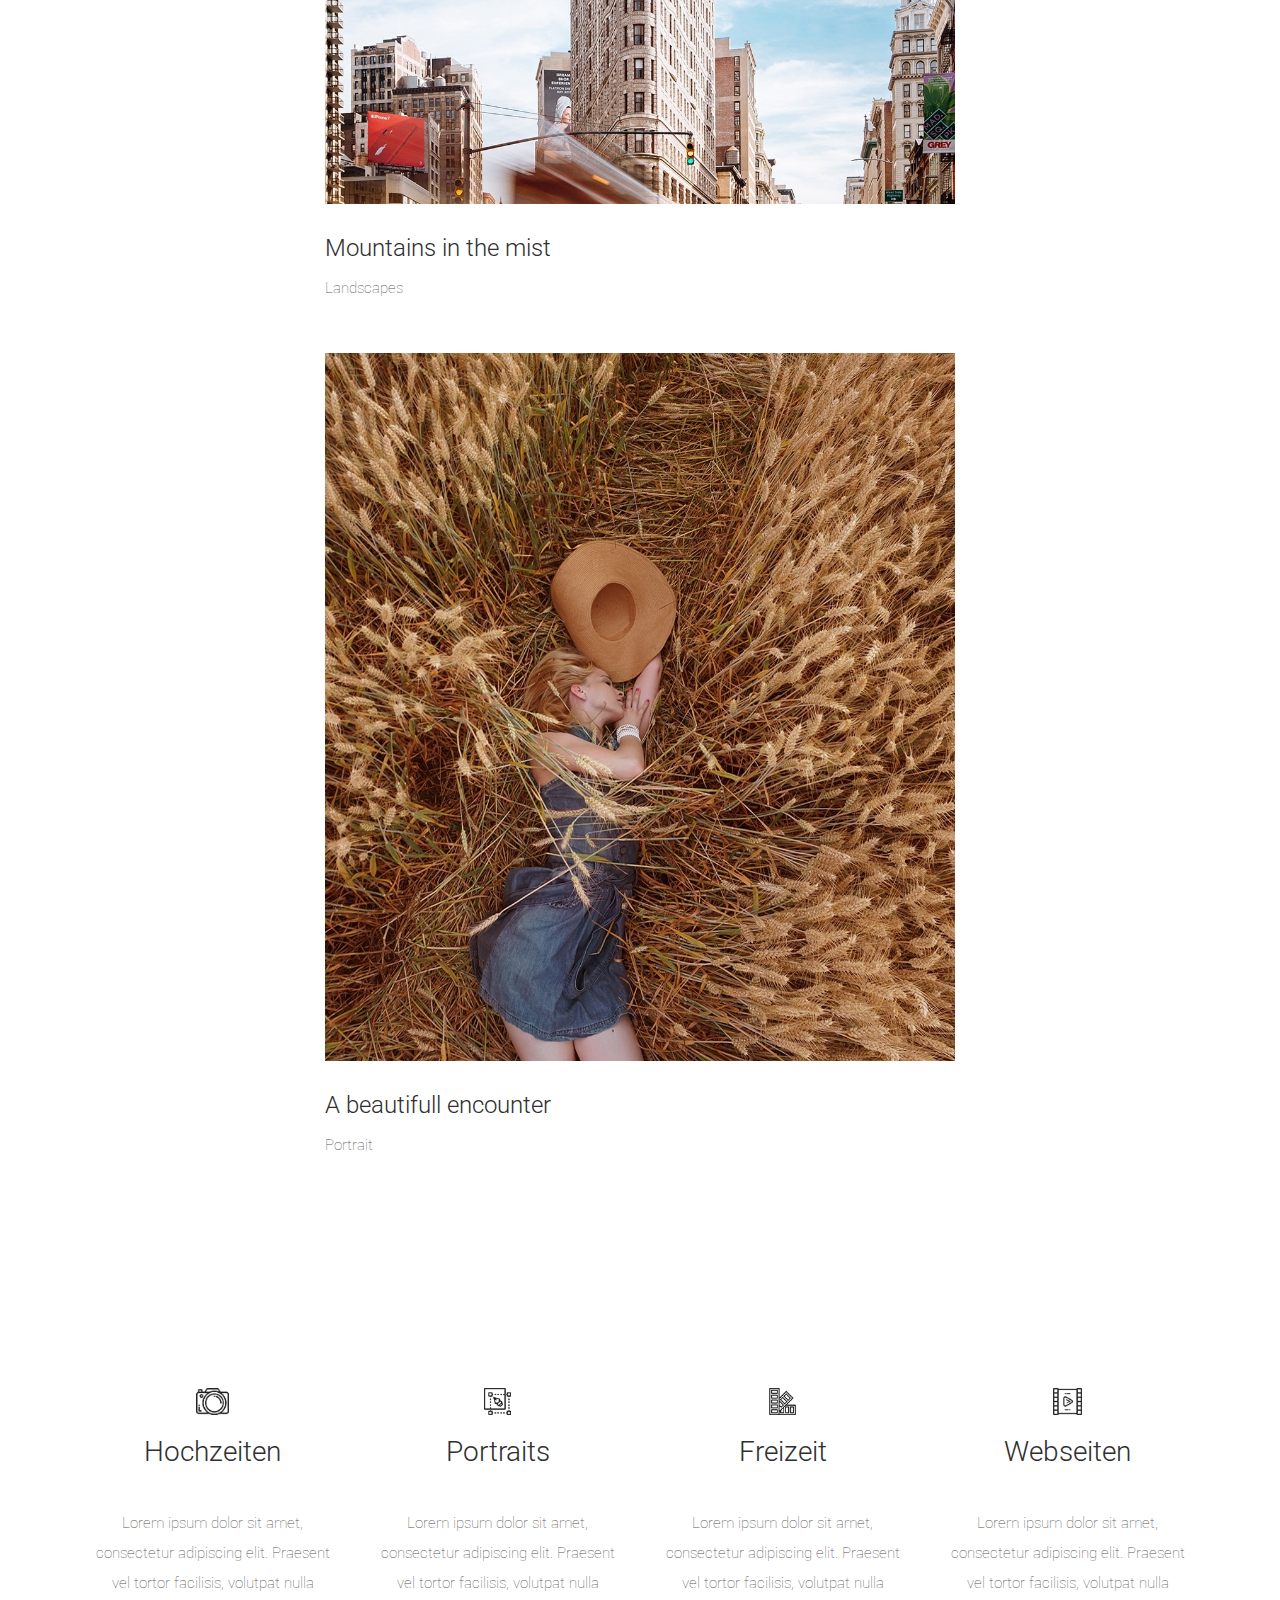
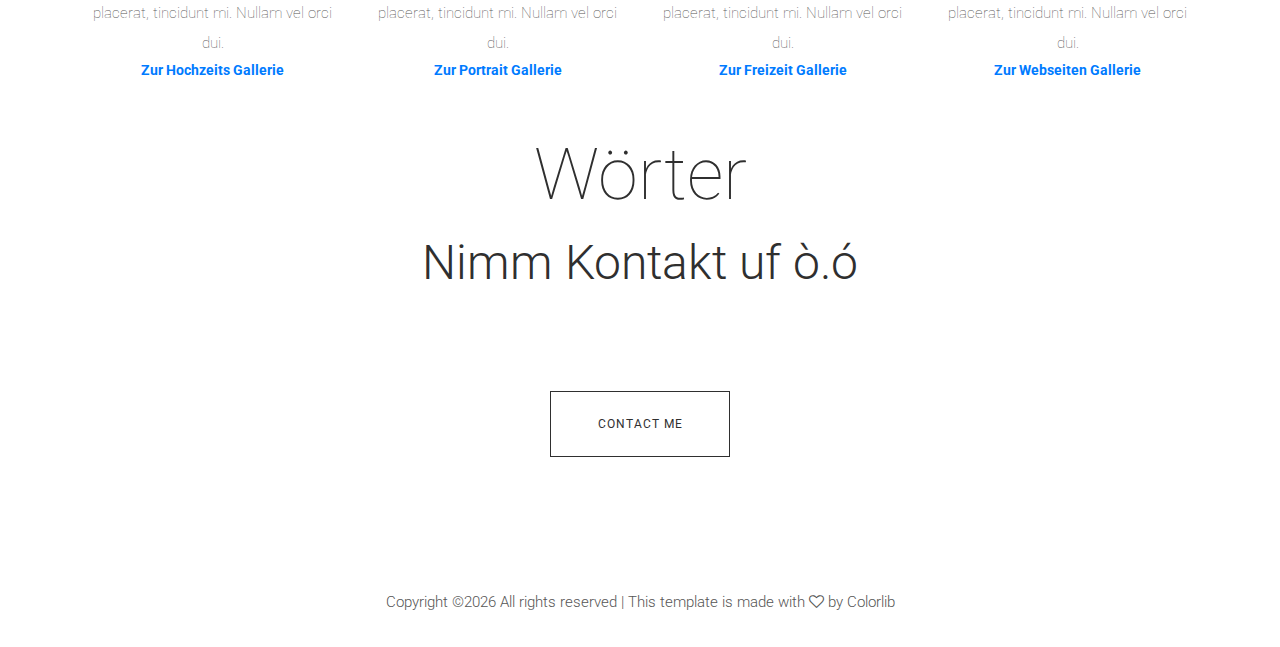
==== commit 14e9a292: "Added hoch & quer-format. Added div jumper. Fixed service allignment. Added background." ====
--- a/sonar/index.html
+++ b/sonar/index.html
@@ -16,6 +16,9 @@
 
     <!-- Style CSS -->
     <link rel="stylesheet" href="style.css">
+
+    <!-- Icons -->
+    <link href="https://fonts.googleapis.com/icon?family=Material+Icons" rel="stylesheet">
 
 </head>
 
@@ -110,6 +113,7 @@
         <div class="hero-slides">
             <!-- Single Hero Slide -->
             <div class="single-hero-slide bg-img slide-background-overlay">
+                <a href="#projects" id="scrollDown"><i class="fa fa-angle-down"></i></a>
             </div>
         </div>
     </section>
@@ -118,11 +122,12 @@
     <!-- ****** Gallery Area Start ****** -->
     <section class="sonar-projects-area-main" id="projects">
         <div class="container-fluid">
-            <div class="row sonar-portfolio-main">
-
-                <!-- Single gallery Item -->
-                <div class="single_gallery_item_main landscapes studio fadeInUpBig" data-wow-delay="100ms">
-                    <a class="gallery-img" href="img/portfolio-img/WG_200dpi.jpg"><img src="img/portfolio-img/WG_200dpi.jpg" alt=""></a>
+            <div class="sonar-portfolio-main">
+
+                <!-- Single gallery Item -->
+                <div class="single_gallery_item_main landscapes studio fadeInUpBig single_gallery_item_main_querformat" data-wow-delay="100ms">
+                    <a class="gallery-img" href="img/portfolio-img/WG_200dpi.jpg"><img
+                            src="img/portfolio-img/WG_200dpi.jpg" alt=""></a>
                     <!-- Gallery Content -->
                     <div class="gallery-content-main">
                         <h4>Mountains in the mist</h4>
@@ -131,7 +136,7 @@
                 </div>
 
                 <!-- Single gallery Item -->
-                <div class="single_gallery_item_main portraits fashion fadeInUpBig" data-wow-delay="100ms">
+                <div class="single_gallery_item_main portraits fashion fadeInUpBig single_gallery_item_main_hochformat" data-wow-delay="100ms">
                     <a class="gallery-img" href="img/portfolio-img/2.jpg"><img src="img/portfolio-img/2.jpg" alt=""></a>
                     <!-- Gallery Content -->
                     <div class="gallery-content-main">
@@ -141,7 +146,7 @@
                 </div>
 
                 <!-- Single gallery Item -->
-                <div class="single_gallery_item_main landscapes studio fadeInUpBig" data-wow-delay="100ms">
+                <div class="single_gallery_item_main landscapes studio fadeInUpBig single_gallery_item_main_hochformat" data-wow-delay="100ms">
                     <a class="gallery-img" href="img/portfolio-img/3.jpg"><img src="img/portfolio-img/3.jpg" alt=""></a>
                     <!-- Gallery Content -->
                     <div class="gallery-content-main">
@@ -151,7 +156,7 @@
                 </div>
 
                 <!-- Single gallery Item -->
-                <div class="single_gallery_item_main portraits studio fadeInUpBig" data-wow-delay="100ms">
+                <div class="single_gallery_item_main portraits studio fadeInUpBig single_gallery_item_main_hochformat" data-wow-delay="100ms">
                     <a class="gallery-img" href="img/portfolio-img/4.jpg"><img src="img/portfolio-img/4.jpg" alt=""></a>
                     <!-- Gallery Content -->
                     <div class="gallery-content-main">
@@ -176,34 +181,50 @@
             <div class="row">
                 <!-- Single Services Area -->
                 <div class="col-12 col-md-6 col-lg-3">
-                    <div class="single-services-area  fadeInUp">
-                        <img src="img/core-img/camera.png" alt="" style="height: 6vh;">
-                        <h4>Hochzeiten</h4>
-                        <p>Lorem ipsum dolor sit amet, consectetur adipiscing elit. Praesent vel tortor facilisis, volutpat nulla placerat, tincidunt mi. Nullam vel orci dui.</p>
-                    </div>
-                </div>
-                <!-- Single Services Area -->
-                <div class="col-12 col-md-6 col-lg-3">
-                    <div class="single-services-area  fadeInUp">
-                        <img src="img/core-img/vector.png" alt="" style="height: 6vh;">
-                        <h4>Portraits</h4>
-                        <p>Lorem ipsum dolor sit amet, consectetur adipiscing elit. Praesent vel tortor facilisis, volutpat nulla placerat, tincidunt mi. Nullam vel orci dui.</p>
-                    </div>
-                </div>
-                <!-- Single Services Area -->
-                <div class="col-12 col-md-6 col-lg-3">
-                    <div class="single-services-area  fadeInUp">
-                        <img src="img/core-img/pantone.png" alt="" style="height: 6vh;">
-                        <h4>Freizeit</h4>
-                        <p>Lorem ipsum dolor sit amet, consectetur adipiscing elit. Praesent vel tortor facilisis, volutpat nulla placerat, tincidunt mi. Nullam vel orci dui.</p>
-                    </div>
-                </div>
-                <!-- Single Services Area -->
-                <div class="col-12 col-md-6 col-lg-3">
-                    <div class="single-services-area  fadeInUp">
-                        <img src="img/core-img/video-player.png" alt="" style="height: 6vh;">
-                        <h4>Webseiten</h4>
-                        <p>Lorem ipsum dolor sit amet, consectetur adipiscing elit. Praesent vel tortor facilisis, volutpat nulla placerat, tincidunt mi. Nullam vel orci dui.</p>
+                    <div class="single-services-area fadeInUp">
+                        <div class="single-services-zentrieren">
+                            <img src="img/core-img/camera.png" alt="" class="single-services-img-resize">
+                            <h4>Hochzeiten</h4>
+                            <p>Lorem ipsum dolor sit amet, consectetur adipiscing elit. Praesent vel tortor facilisis,
+                                volutpat nulla placerat, tincidunt mi. Nullam vel orci dui.</p>
+                            <a href="portfolio.html#hochzeit">Zur Hochzeits Gallerie</a>
+                        </div>
+                    </div>
+                </div>
+                <!-- Single Services Area -->
+                <div class="col-12 col-md-6 col-lg-3">
+                    <div class="single-services-area fadeInUp">
+                        <div class="single-services-zentrieren">
+                            <img src="img/core-img/vector.png" alt="" class="single-services-img-resize">
+                            <h4>Portraits</h4>
+                            <p>Lorem ipsum dolor sit amet, consectetur adipiscing elit. Praesent vel tortor facilisis,
+                                volutpat nulla placerat, tincidunt mi. Nullam vel orci dui.</p>
+                            <a href="portfolio.html#portrait">Zur Portrait Gallerie</a>
+                        </div>
+                    </div>
+                </div>
+                <!-- Single Services Area -->
+                <div class="col-12 col-md-6 col-lg-3">
+                    <div class="single-services-area fadeInUp">
+                        <div class="single-services-zentrieren">
+                            <img src="img/core-img/pantone.png" alt="" class="single-services-img-resize">
+                            <h4>Freizeit</h4>
+                            <p>Lorem ipsum dolor sit amet, consectetur adipiscing elit. Praesent vel tortor facilisis,
+                                volutpat nulla placerat, tincidunt mi. Nullam vel orci dui.</p>
+                            <a href="portfolio.html#freizeit">Zur Freizeit Gallerie</a>
+                        </div>
+                    </div>
+                </div>
+                <!-- Single Services Area -->
+                <div class="col-12 col-md-6 col-lg-3">
+                    <div class="single-services-area fadeInUp">
+                        <div class="single-services-zentrieren">
+                            <img src="img/core-img/video-player.png" alt="" class="single-services-img-resize">
+                            <h4>Webseiten</h4>
+                            <p>Lorem ipsum dolor sit amet, consectetur adipiscing elit. Praesent vel tortor facilisis,
+                                volutpat nulla placerat, tincidunt mi. Nullam vel orci dui.</p>
+                            <a href="portfolio.html#website">Zur Webseiten Gallerie</a>
+                        </div>
                     </div>
                 </div>
             </div>
--- a/sonar/style.css
+++ b/sonar/style.css
@@ -204,7 +204,9 @@
   background-image: url("img/bg-img/AlenaWenger_Icon_POS_bitmap.png");
   background-position: center center;
   background-size: cover;
-  background-repeat: no-repeat;}
+  background-repeat: no-repeat;
+  height: auto;
+}
 
 .bg-transparent {
   background-color: transparent; }
@@ -277,6 +279,41 @@
       height: 50px;
       width: 50px;
       line-height: 46px; } }
+
+#scrollDown {
+  position:absolute;
+  width:100%;
+  bottom:0;
+  text-align:center;
+  background-color: #232323;
+  border-radius: 50%;
+  bottom: 60px;
+  right: 60px;
+  box-shadow: 0 2px 6px 0 rgba(0, 0, 0, 0.3);
+  color: #ffffff;
+  font-size: 30px;
+  height: 70px;
+  text-align: center;
+  width: 70px;
+  line-height: 66px;
+  -webkit-transition-duration: 500ms;
+  transition-duration: 500ms; }
+#scrollDown:hover {
+  background-color: #192a56; }
+@media only screen and (min-width: 768px) and (max-width: 991px) {
+  #scrollDown {
+    bottom: 30px;
+    right: 30px;
+    height: 50px;
+    width: 50px;
+    line-height: 46px; } }
+@media only screen and (max-width: 767px) {
+  #scrollDown {
+    bottom: 30px;
+    right: 30px;
+    height: 50px;
+    width: 50px;
+    line-height: 46px; } }
 
 .section-padding-100 {
   padding: 100px 0; }
@@ -956,8 +993,16 @@
       height: 400px; } }
 
 /* :: Service Area CSS */
+.single-services-img-resize {
+  height: 3vh;
+}
+.single-services-zentrieren {
+  text-align: center;
+}
 .single-services-area {
   position: relative;
+  margin-right: auto;
+  margin-left: auto;
   z-index: 1;
   margin-bottom: 50px; }
   .single-services-area img {
@@ -1085,16 +1130,30 @@
       bottom: 20px; } }
 
 /* :: Portfolio Area CSS MainPage */
+.single_gallery_item_main_querformat {
+  width: 115vh;
+}
+
+.single_gallery_item_main_hochformat {
+  width: 70vh;
+}
+.sonar-services-area {
+  margin-top: 10%;
+}
+
 .sonar-projects-area-main {
+  background-image: url("img/bg-img/background.jpg");
+  background-attachment: fixed;
   display: block;
   margin-left: auto;
   margin-right: auto;
-  width: 75vh;
   position: relative;
   z-index: 1;
   padding: 100px 35px 50px; }
 .sonar-projects-area-main .single_gallery_item_main {
   position: relative;
+  margin-left: auto;
+  margin-right: auto;
   z-index: 1;
   margin-bottom: 50px; }
 .sonar-projects-area-main .single_gallery_item_main .gallery-content-main {
@@ -1102,13 +1161,24 @@
 .sonar-projects-area-main .single_gallery_item_main .gallery-content-main h4 {
   margin-bottom: 10px; }
 @media only screen and (max-width: 767px) {
-  .sonar-projects-area-main .single_gallery_item_main .gallery-content-main h4 {
+  .sonar-projects-area-main .single_gallery_item_main_hochformat .single_gallery_item_main .gallery-content-main h4 {
     font-size: 20px; }
-  .sonar-projects-area-main {
+  .sonar-projects-area-main, .single_gallery_item_main_hochformat, .single_gallery_item_main_querformat {
     width: auto;
   }}
 .sonar-projects-area-main .single_gallery_item_main .gallery-content-main p {
   margin-bottom: 0; }
+@media only screen and (max-width: 1024px) {
+  .single_gallery_item_main_querformat, .single_gallery_item_main_hochformat {
+    width: auto;
+  }
+}
+@media only screen and (max-width: 930px) {
+  .single_gallery_item_main_querformat {
+    width: auto;
+  }
+}
+
 
 /* :: Blog Area CSS */
 .sonar-blog-area,
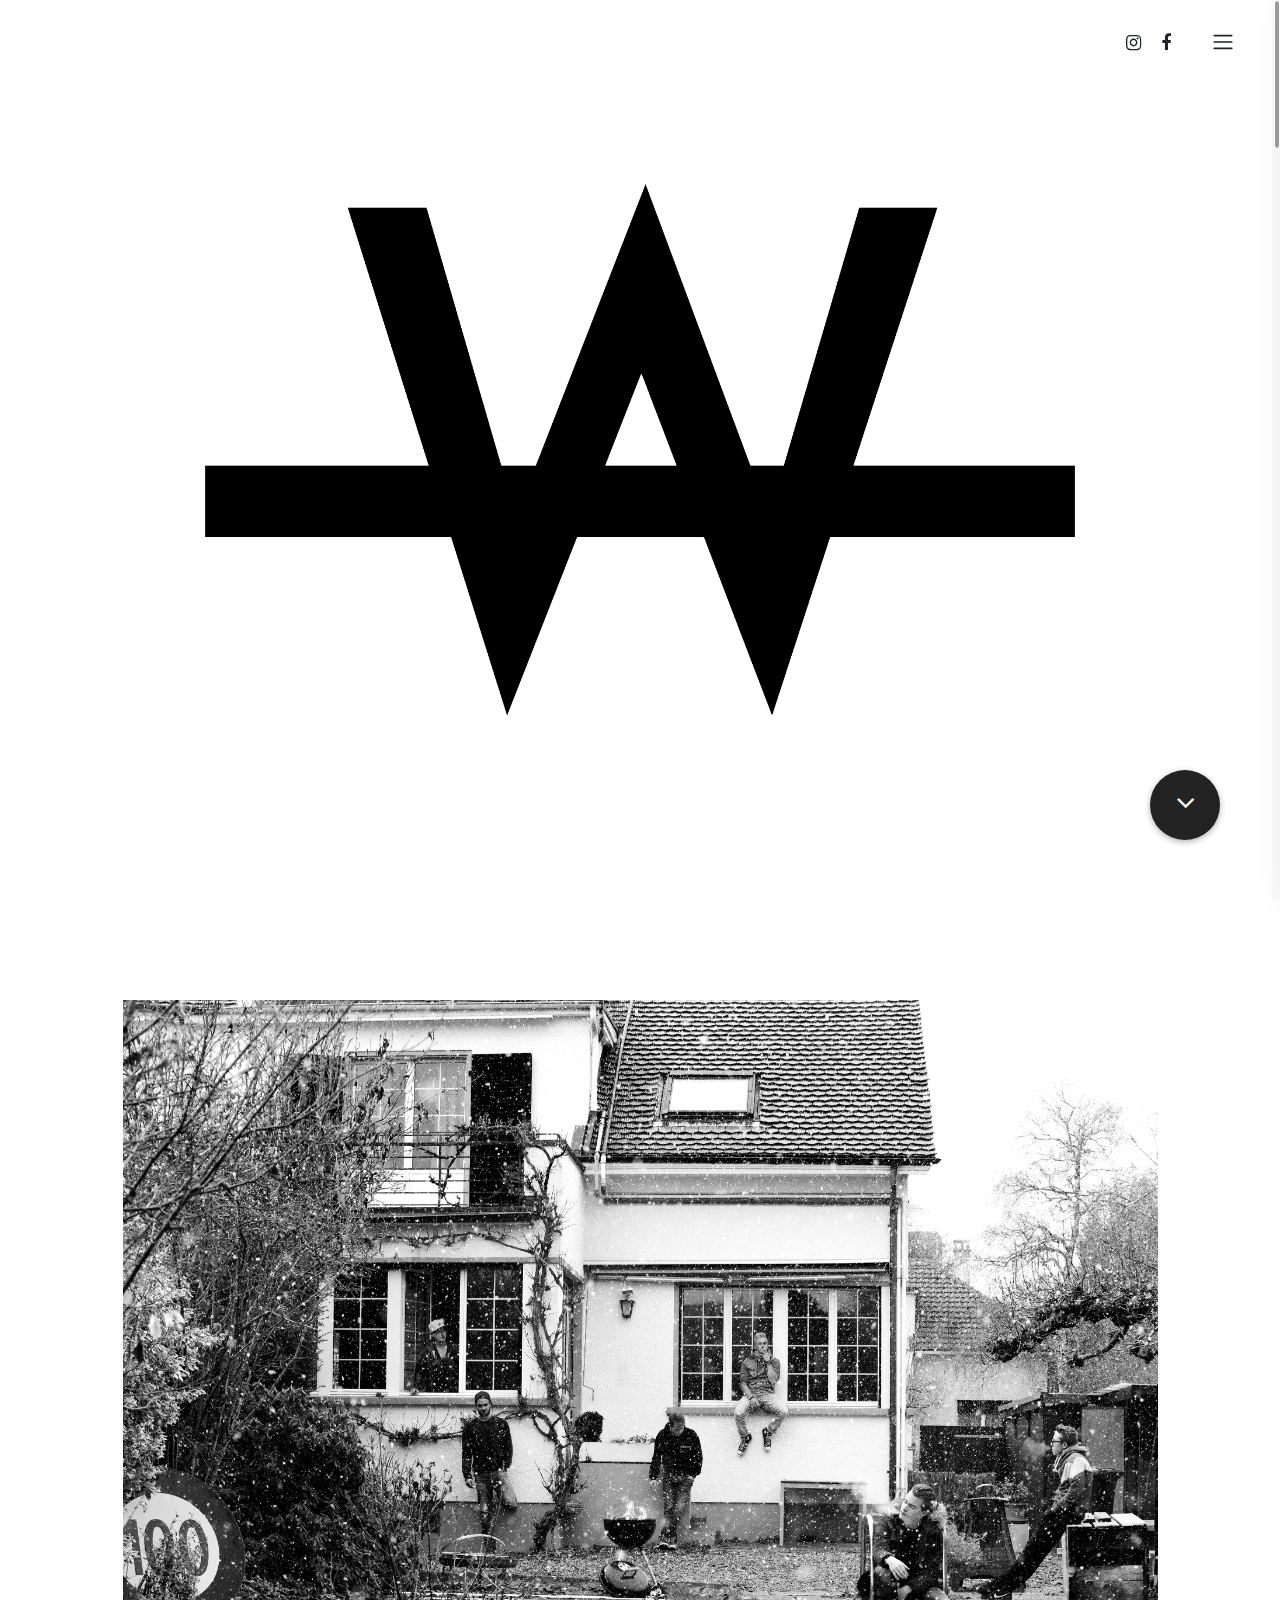
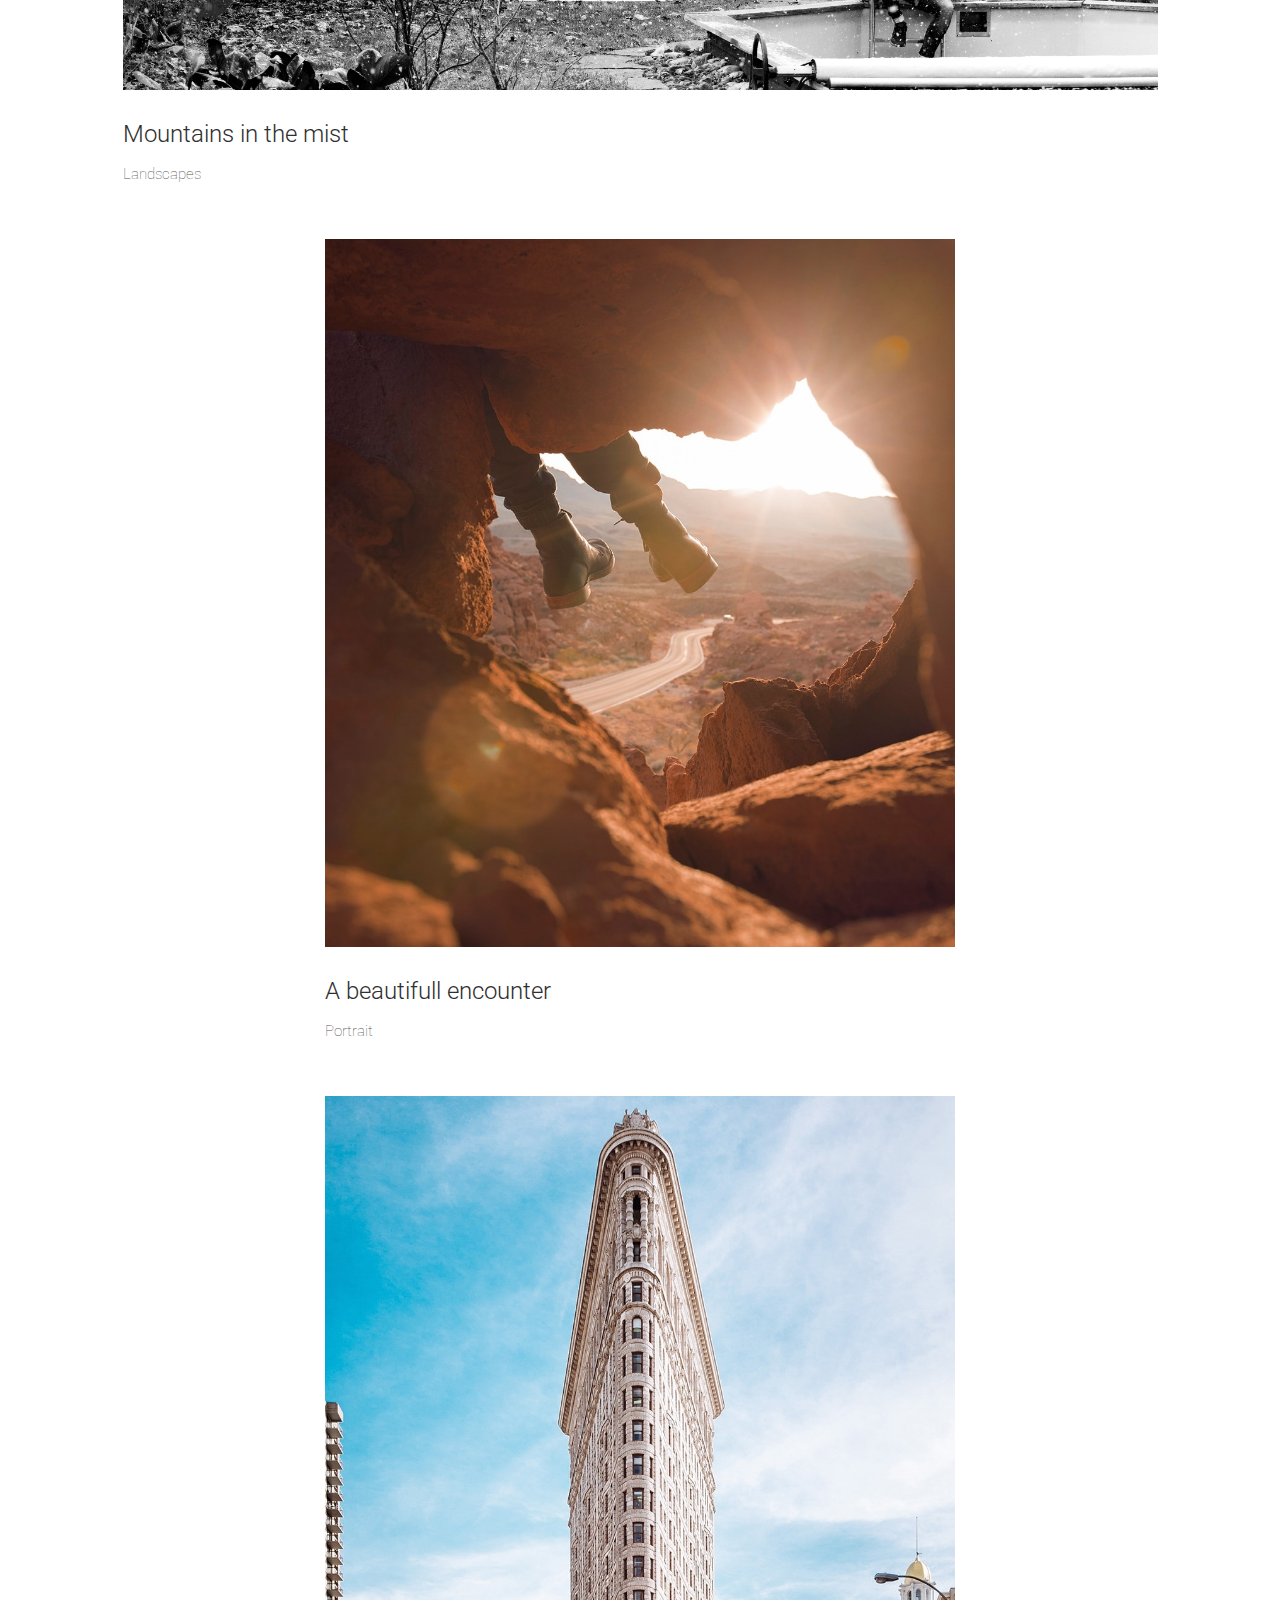
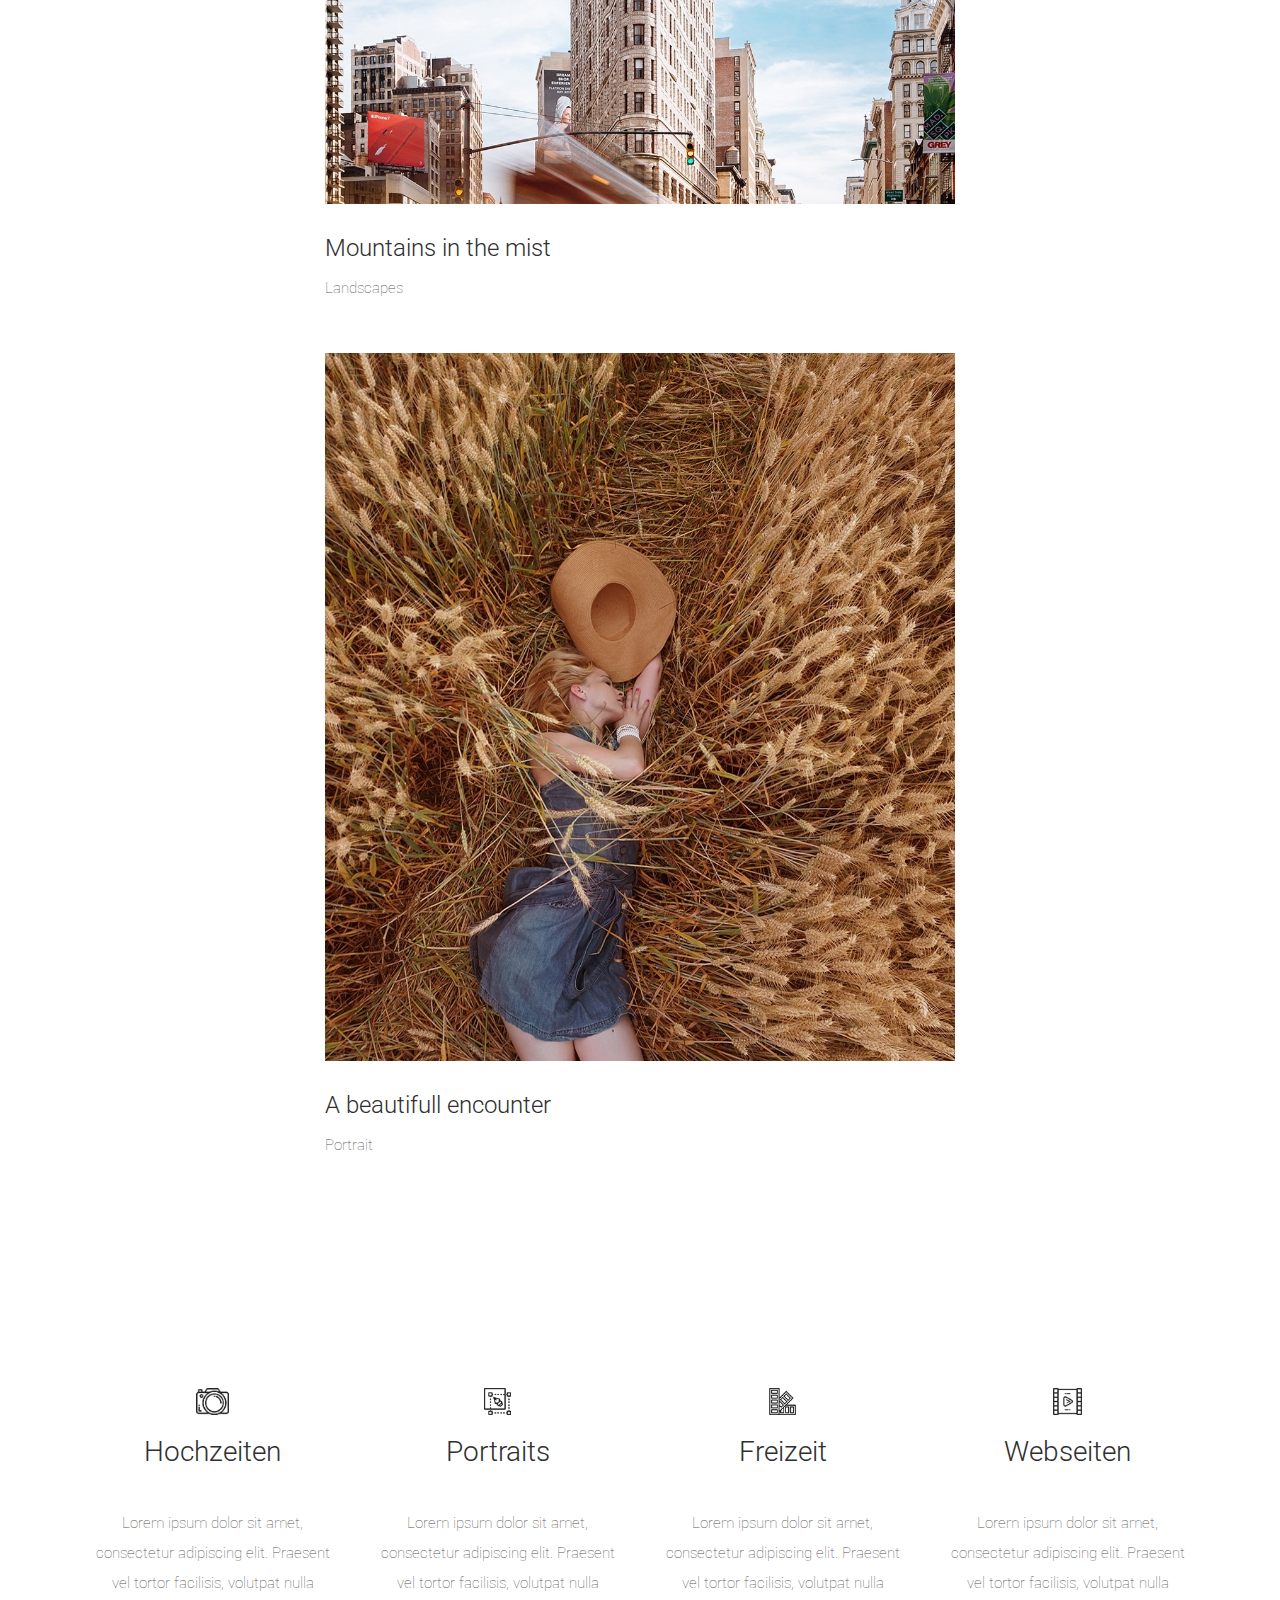
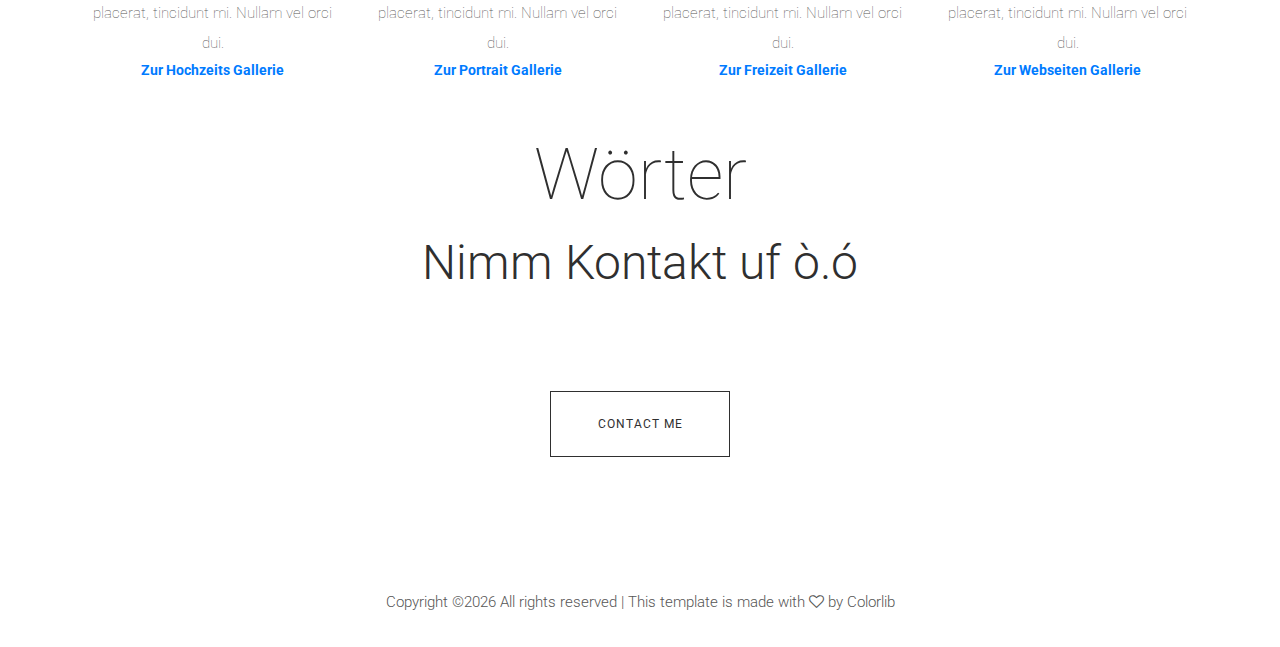
==== commit f85dfcab: "Changed Menubar behaviour on contact an portfolio" ====
--- a/sonar/index.html
+++ b/sonar/index.html
@@ -62,10 +62,10 @@
                         <a class="nav-link" href="index.html">Home</a>
                     </li>
                     <li class="nav-item">
-                        <a class="nav-link" href="contact.html">Kontakt</a>
+                        <a class="nav-link" href="portfolio.html">Fotografien</a>
                     </li>
                     <li class="nav-item">
-                        <a class="nav-link" href="portfolio.html">Fotografien</a>
+                        <a class="nav-link" href="contact.html">Kontakt</a>
                     </li>
 
                 </ul>
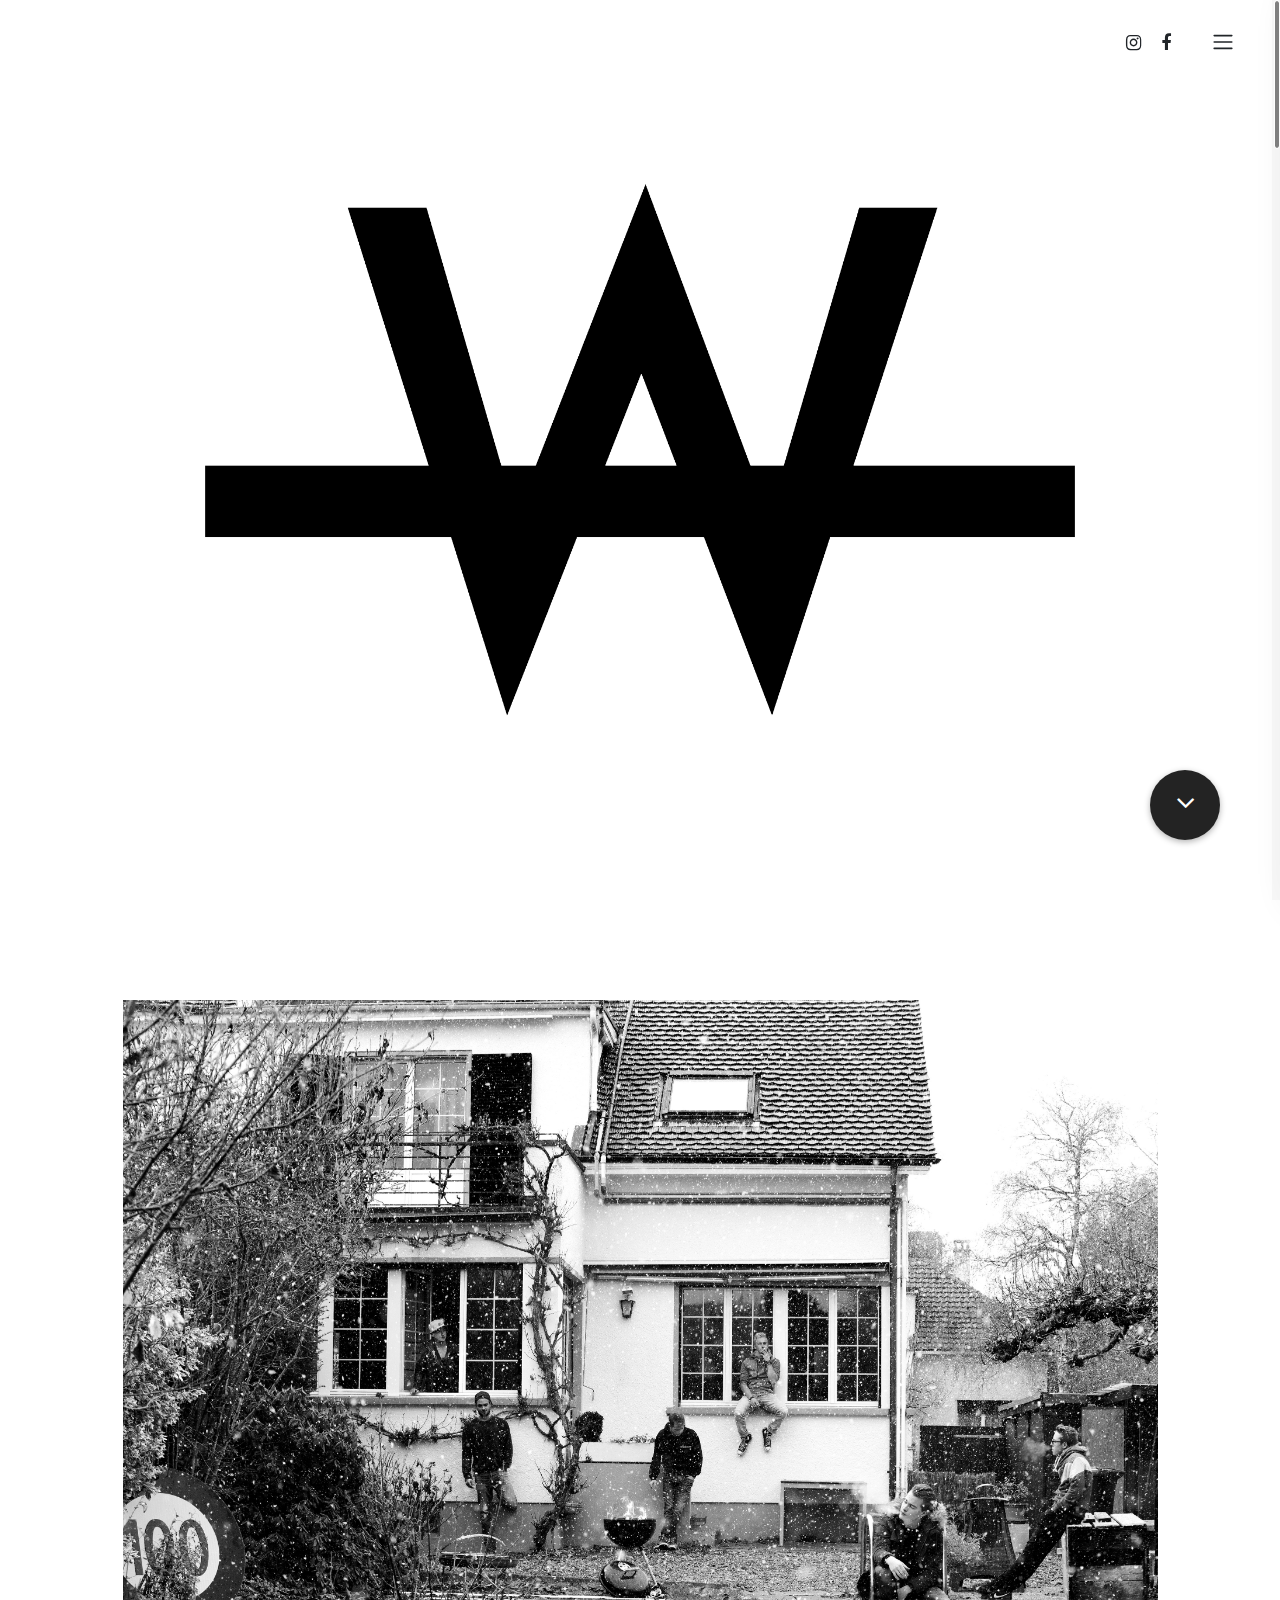
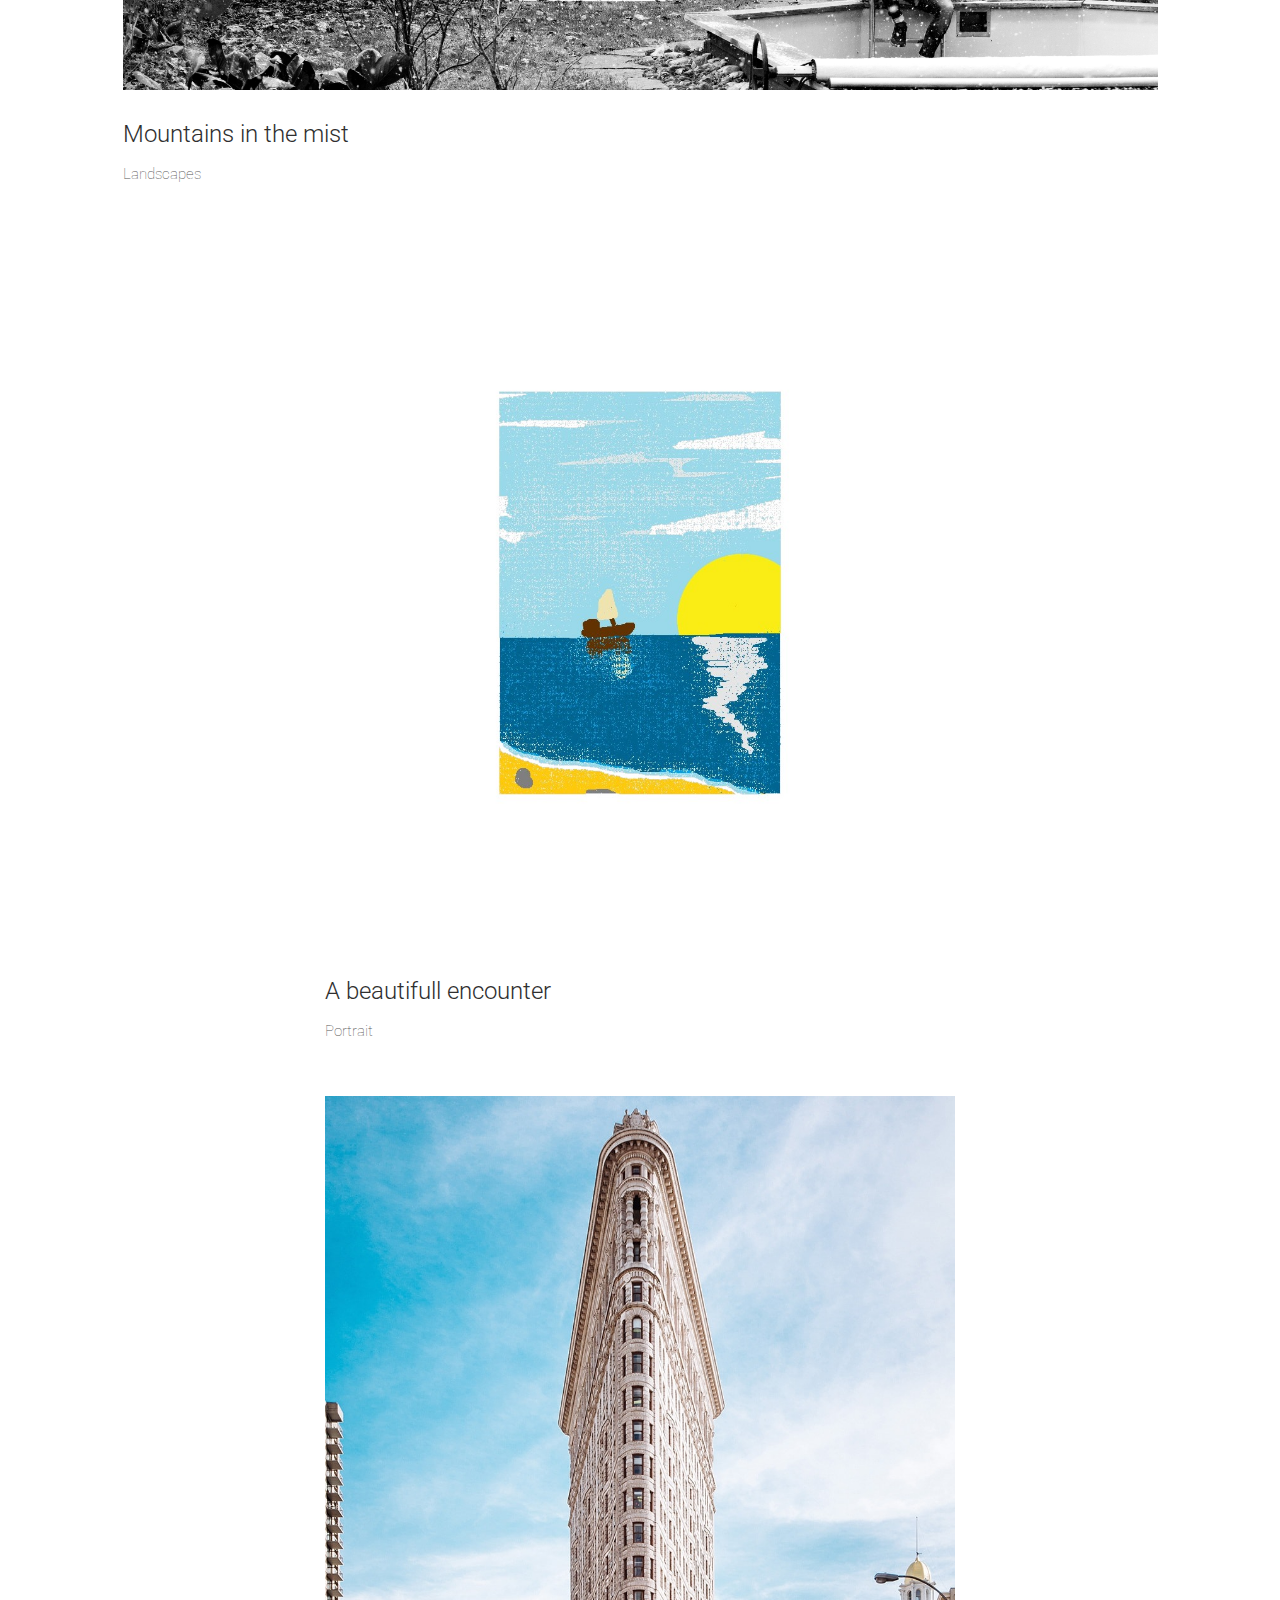
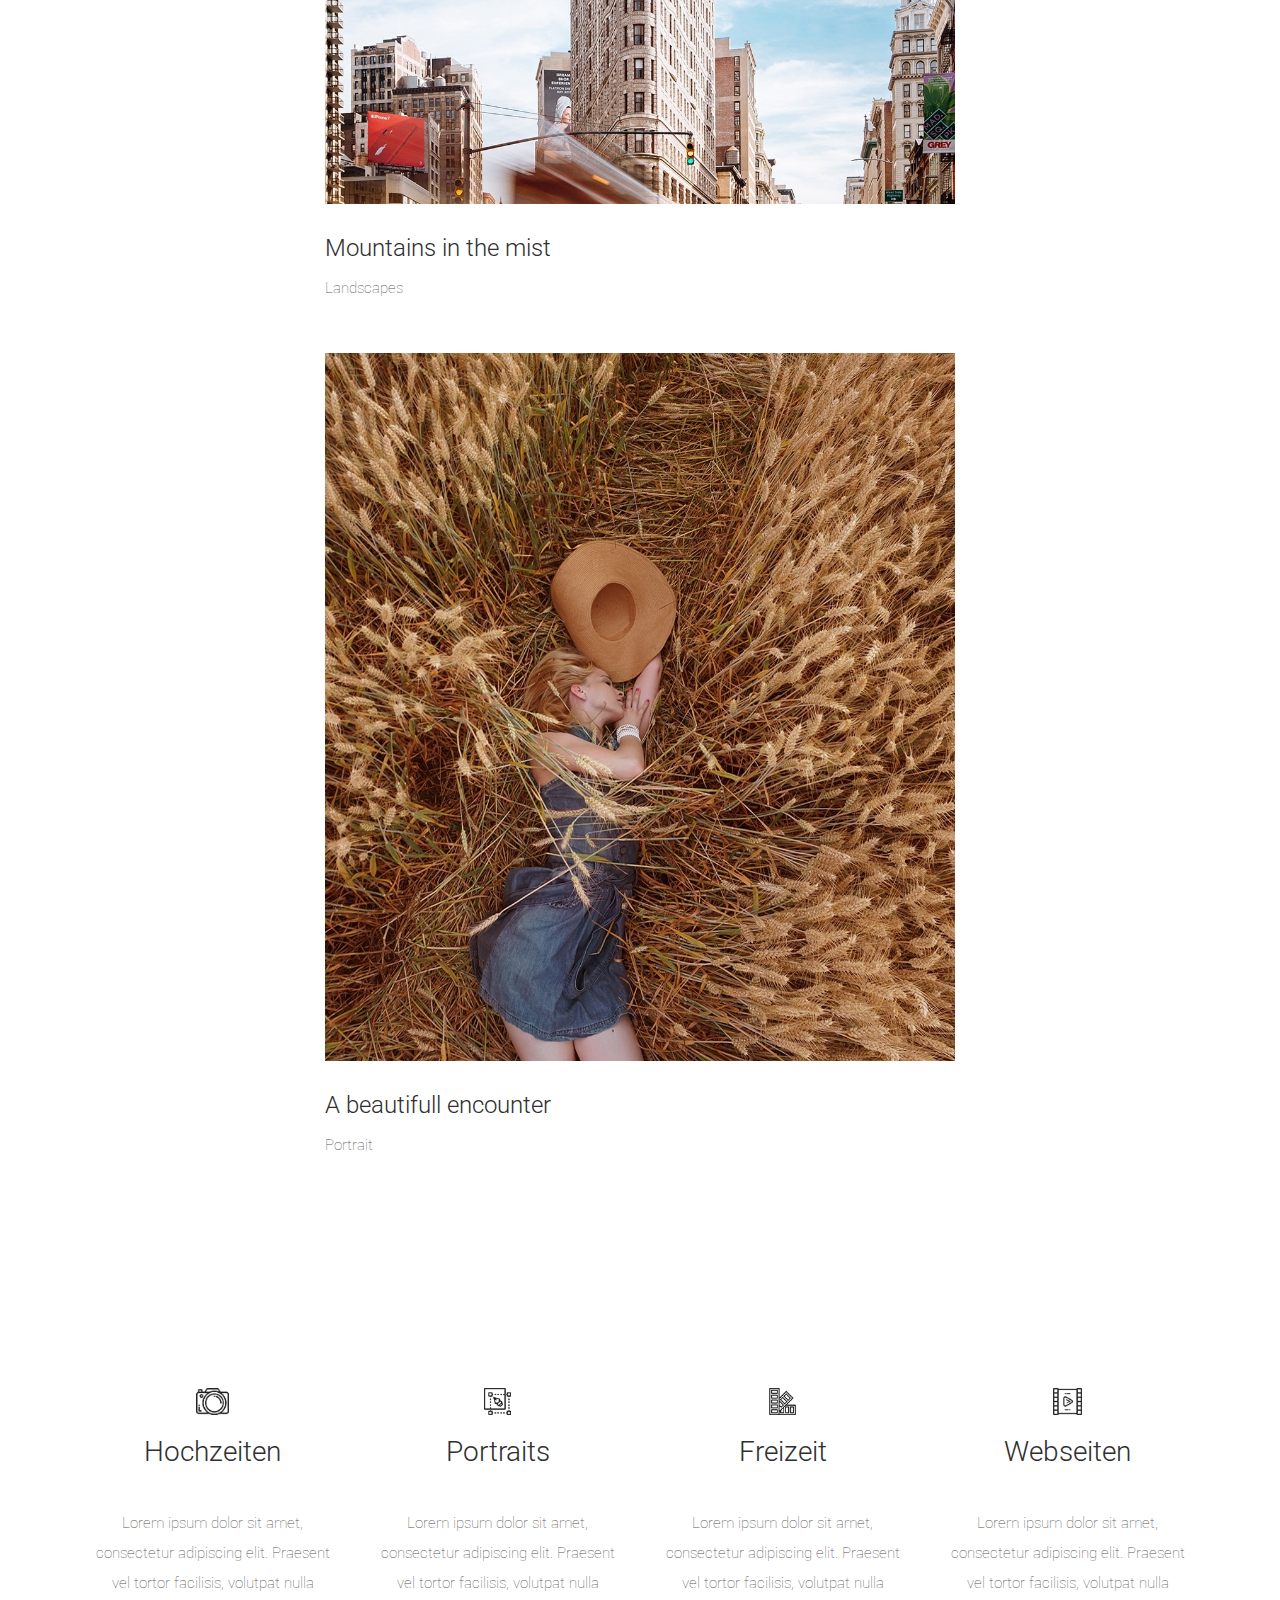
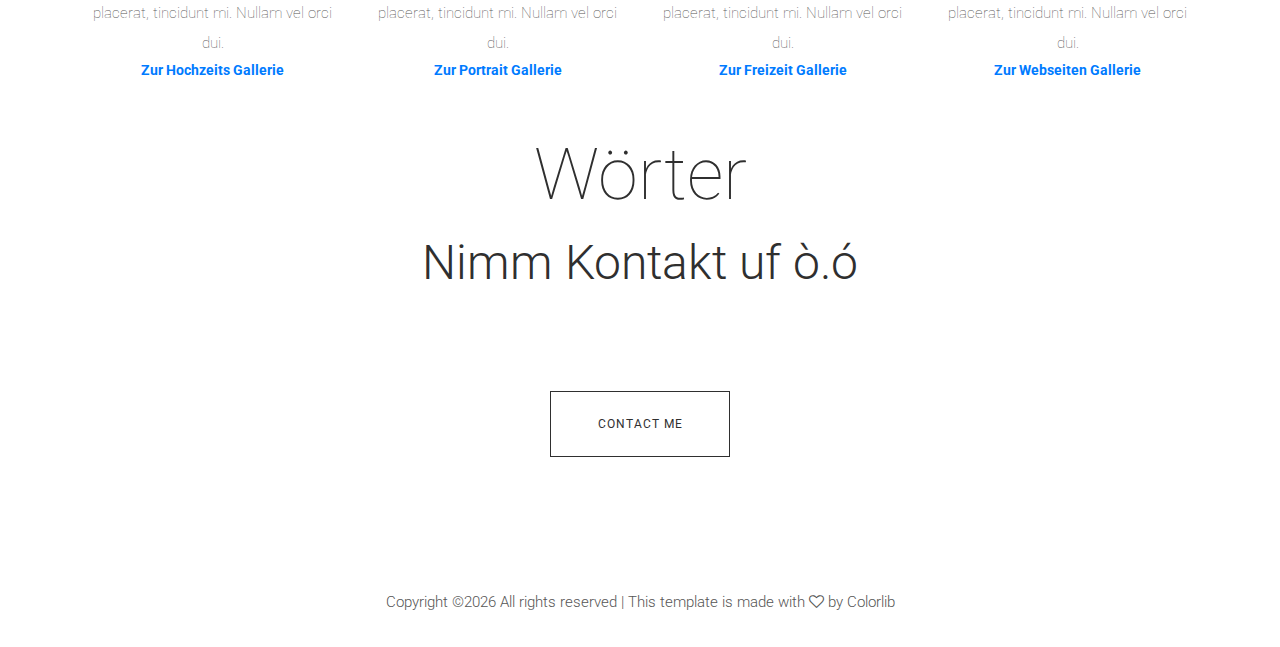
==== commit 913f9510: "Finished contact.php" ====
--- a/sonar/index.html
+++ b/sonar/index.html
@@ -109,18 +109,18 @@
     <!-- ***** Header Area End ***** -->
 
     <!-- ***** Hero Area Start ***** -->
-    <section class="hero-area">
+    <div class="hero-area">
         <div class="hero-slides">
             <!-- Single Hero Slide -->
             <div class="single-hero-slide bg-img slide-background-overlay">
-                <a href="#projects" id="scrollDown"><i class="fa fa-angle-down"></i></a>
-            </div>
-        </div>
-    </section>
+                <a href="#sonar_projects_area_pictures" id="scrollDown"><i class="fa fa-angle-down"></i></a>
+            </div>
+        </div>
+    </div>
     <!-- ***** Hero Area End ***** -->
 
     <!-- ****** Gallery Area Start ****** -->
-    <section class="sonar-projects-area-main" id="projects">
+    <section class="sonar-projects-area-main" id="sonar_projects_area_pictures">
         <div class="container-fluid">
             <div class="sonar-portfolio-main">
 
@@ -137,7 +137,7 @@
 
                 <!-- Single gallery Item -->
                 <div class="single_gallery_item_main portraits fashion fadeInUpBig single_gallery_item_main_hochformat" data-wow-delay="100ms">
-                    <a class="gallery-img" href="img/portfolio-img/2.jpg"><img src="img/portfolio-img/2.jpg" alt=""></a>
+                    <a class="gallery-img" href="img/portfolio-img/2.jpg"><img src="img/bg-img/bestPic.jpg" alt=""></a>
                     <!-- Gallery Content -->
                     <div class="gallery-content-main">
                         <h4>A beautifull encounter</h4>
@@ -234,9 +234,6 @@
 
     <!-- ***** Call to Action Area Start ***** -->
     <div class="sonar-call-to-action-area section-padding-0-100">
-        <div class="backEnd-content">
-            <h2></h2>
-        </div>
         <div class="container">
             <div class="row">
                 <div class="col-12">
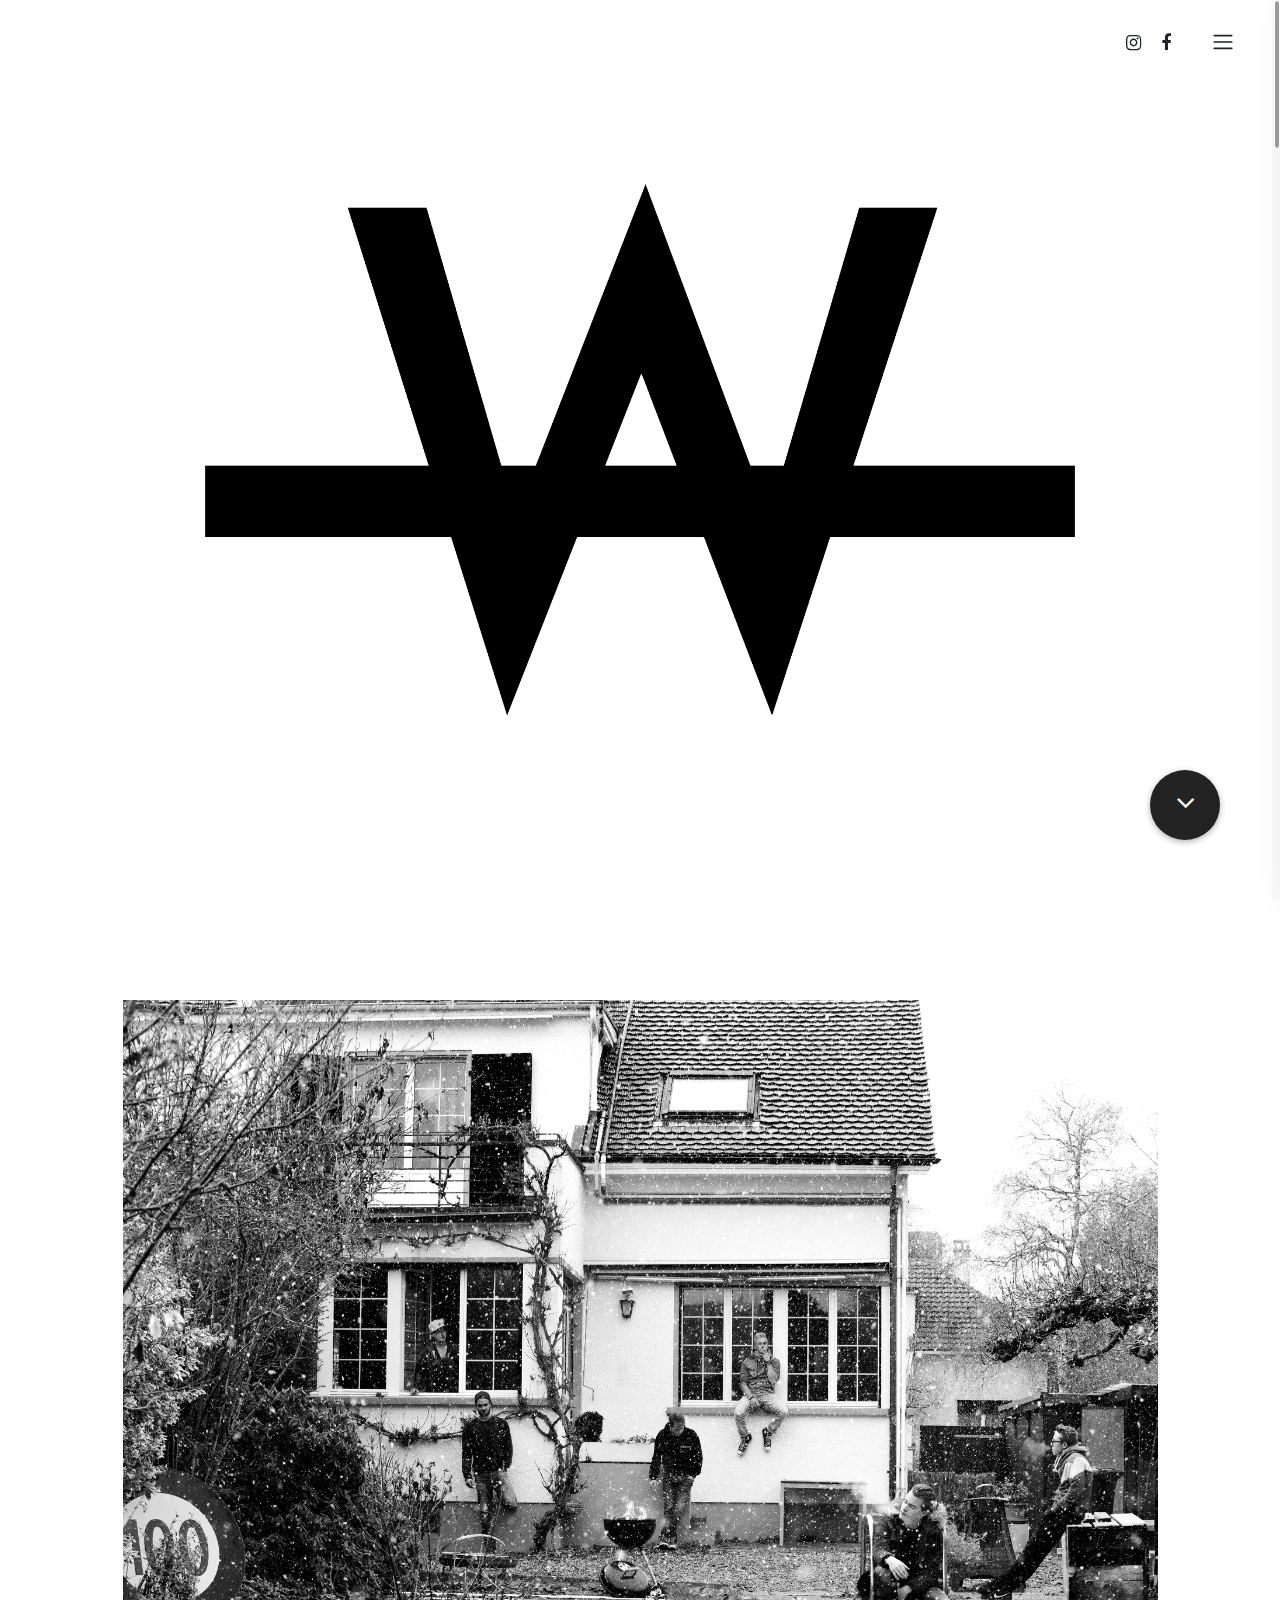
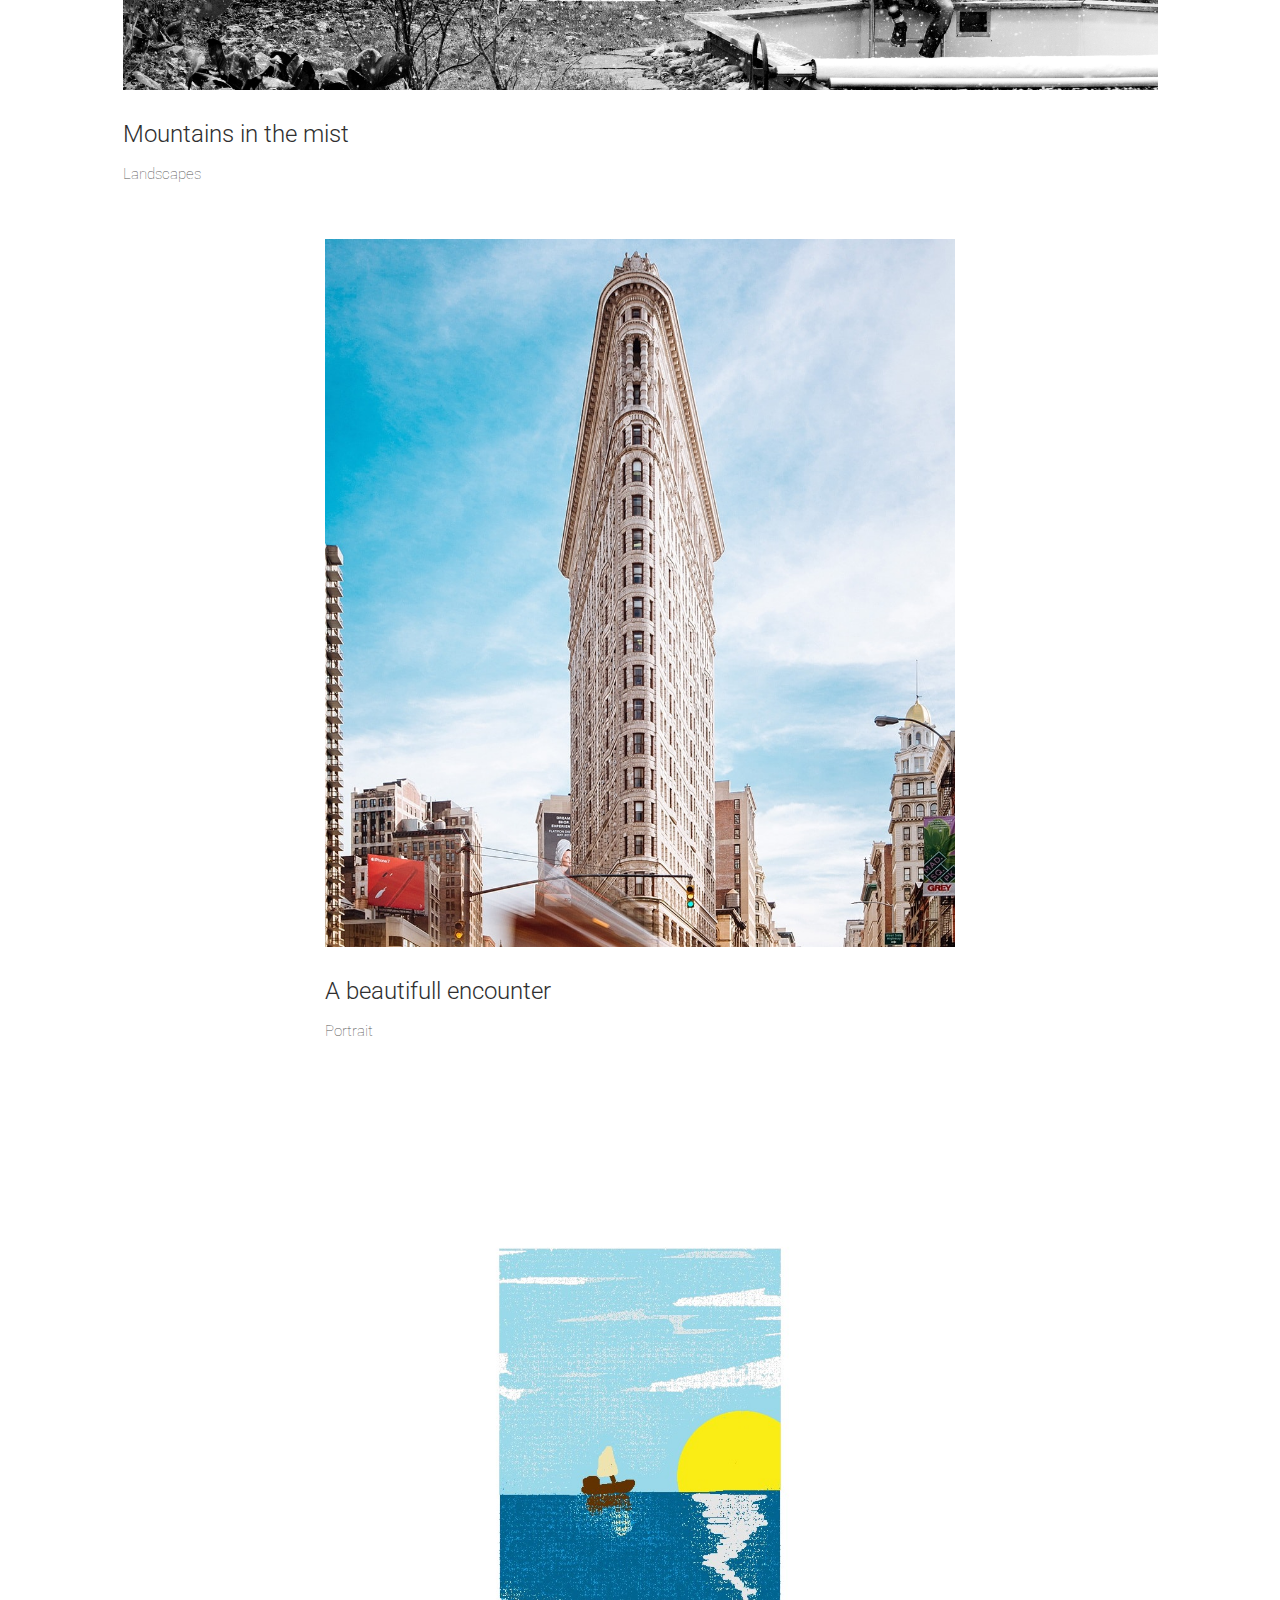
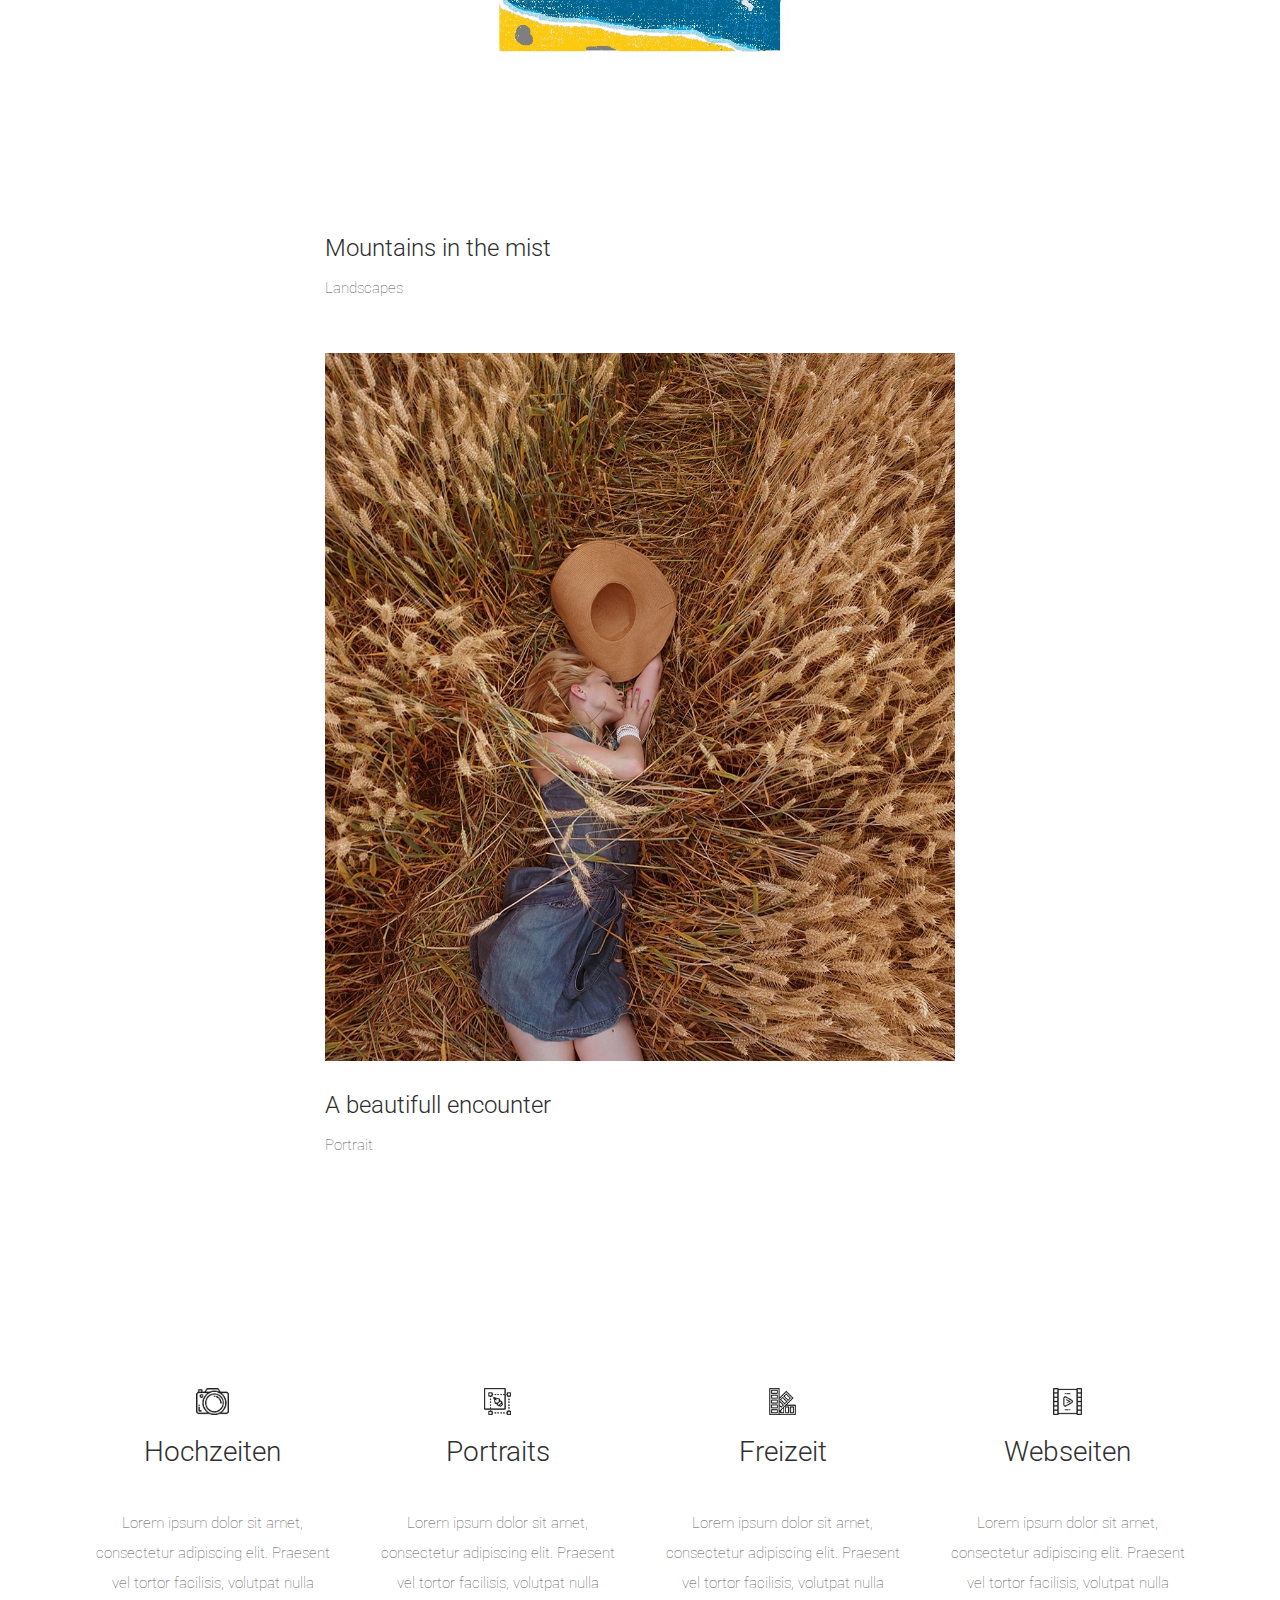
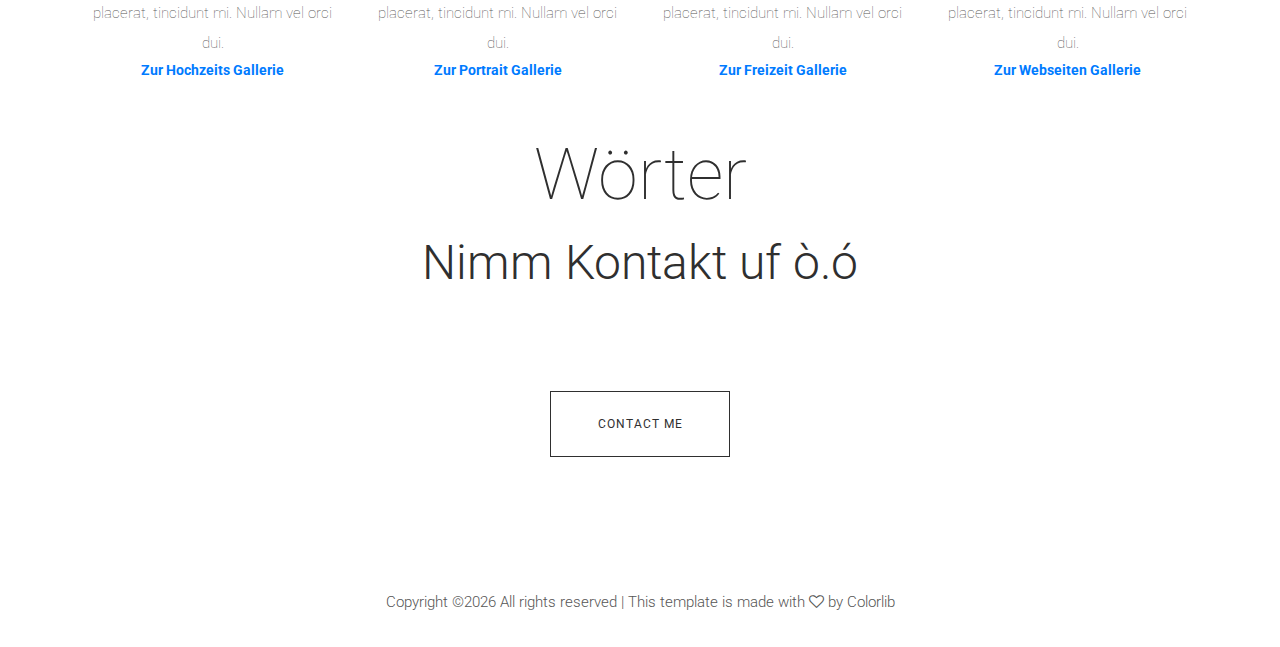
==== commit af6604f1: "Small picture change" ====
--- a/sonar/index.html
+++ b/sonar/index.html
@@ -137,7 +137,7 @@
 
                 <!-- Single gallery Item -->
                 <div class="single_gallery_item_main portraits fashion fadeInUpBig single_gallery_item_main_hochformat" data-wow-delay="100ms">
-                    <a class="gallery-img" href="img/portfolio-img/2.jpg"><img src="img/bg-img/bestPic.jpg" alt=""></a>
+                    <a class="gallery-img" href="img/portfolio-img/3.jpg"><img src="img/portfolio-img/3.jpg" alt=""></a>
                     <!-- Gallery Content -->
                     <div class="gallery-content-main">
                         <h4>A beautifull encounter</h4>
@@ -147,7 +147,7 @@
 
                 <!-- Single gallery Item -->
                 <div class="single_gallery_item_main landscapes studio fadeInUpBig single_gallery_item_main_hochformat" data-wow-delay="100ms">
-                    <a class="gallery-img" href="img/portfolio-img/3.jpg"><img src="img/portfolio-img/3.jpg" alt=""></a>
+                    <a class="gallery-img" href="img/bg-img/bestPic.jpg"><img src="img/bg-img/bestPic.jpg" alt=""></a>
                     <!-- Gallery Content -->
                     <div class="gallery-content-main">
                         <h4>Mountains in the mist</h4>
